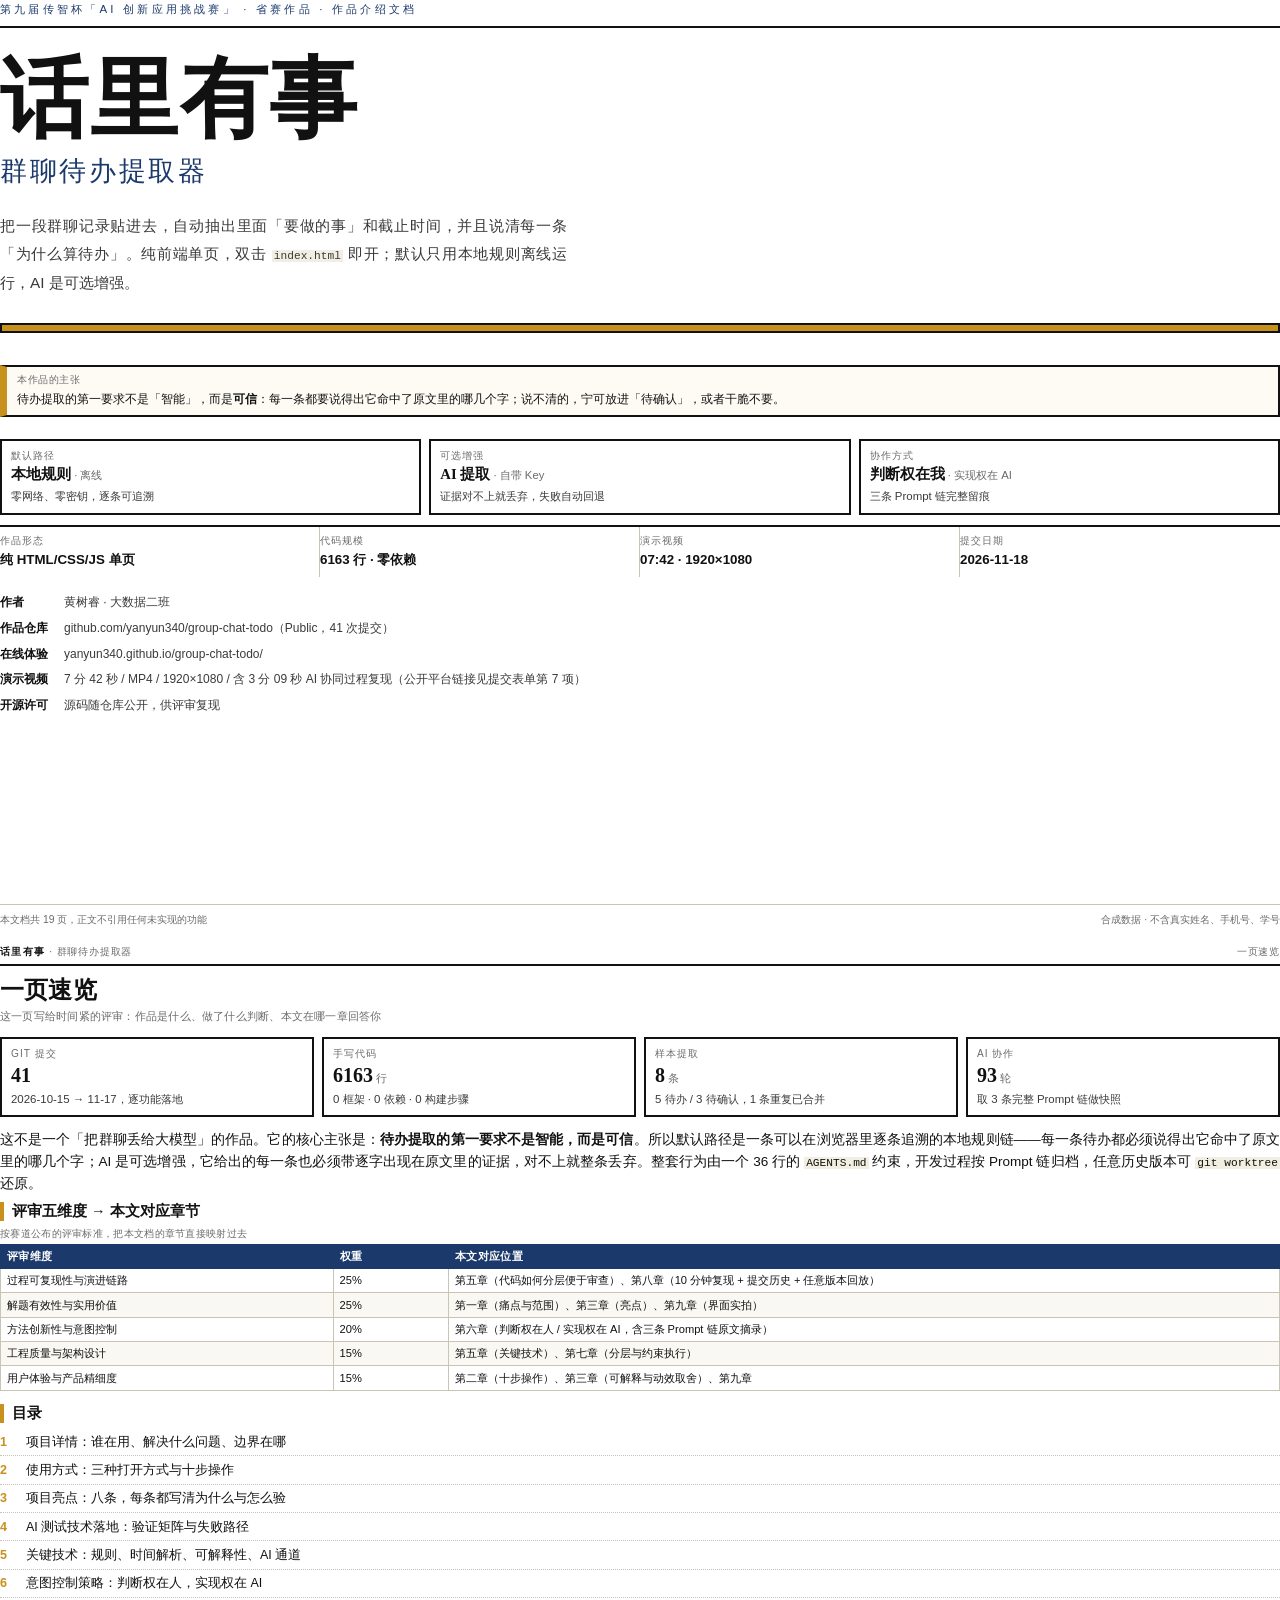
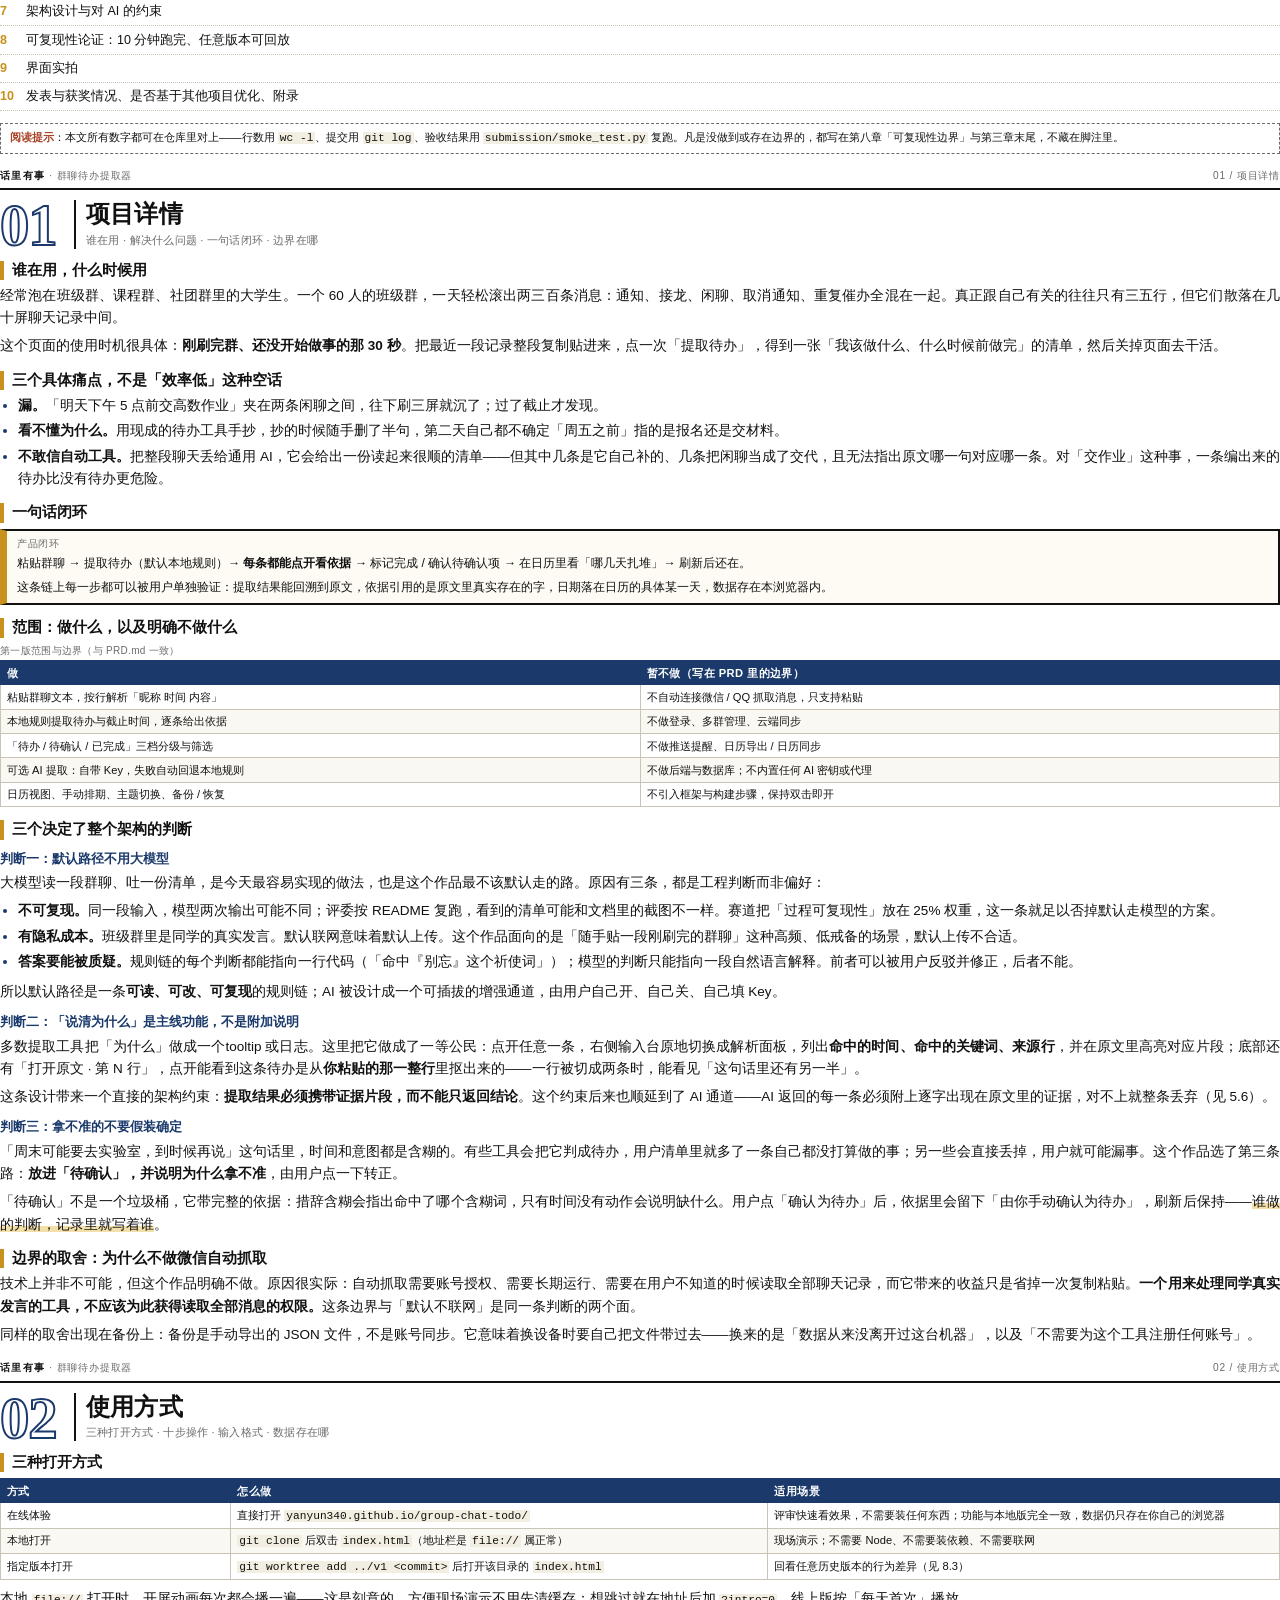
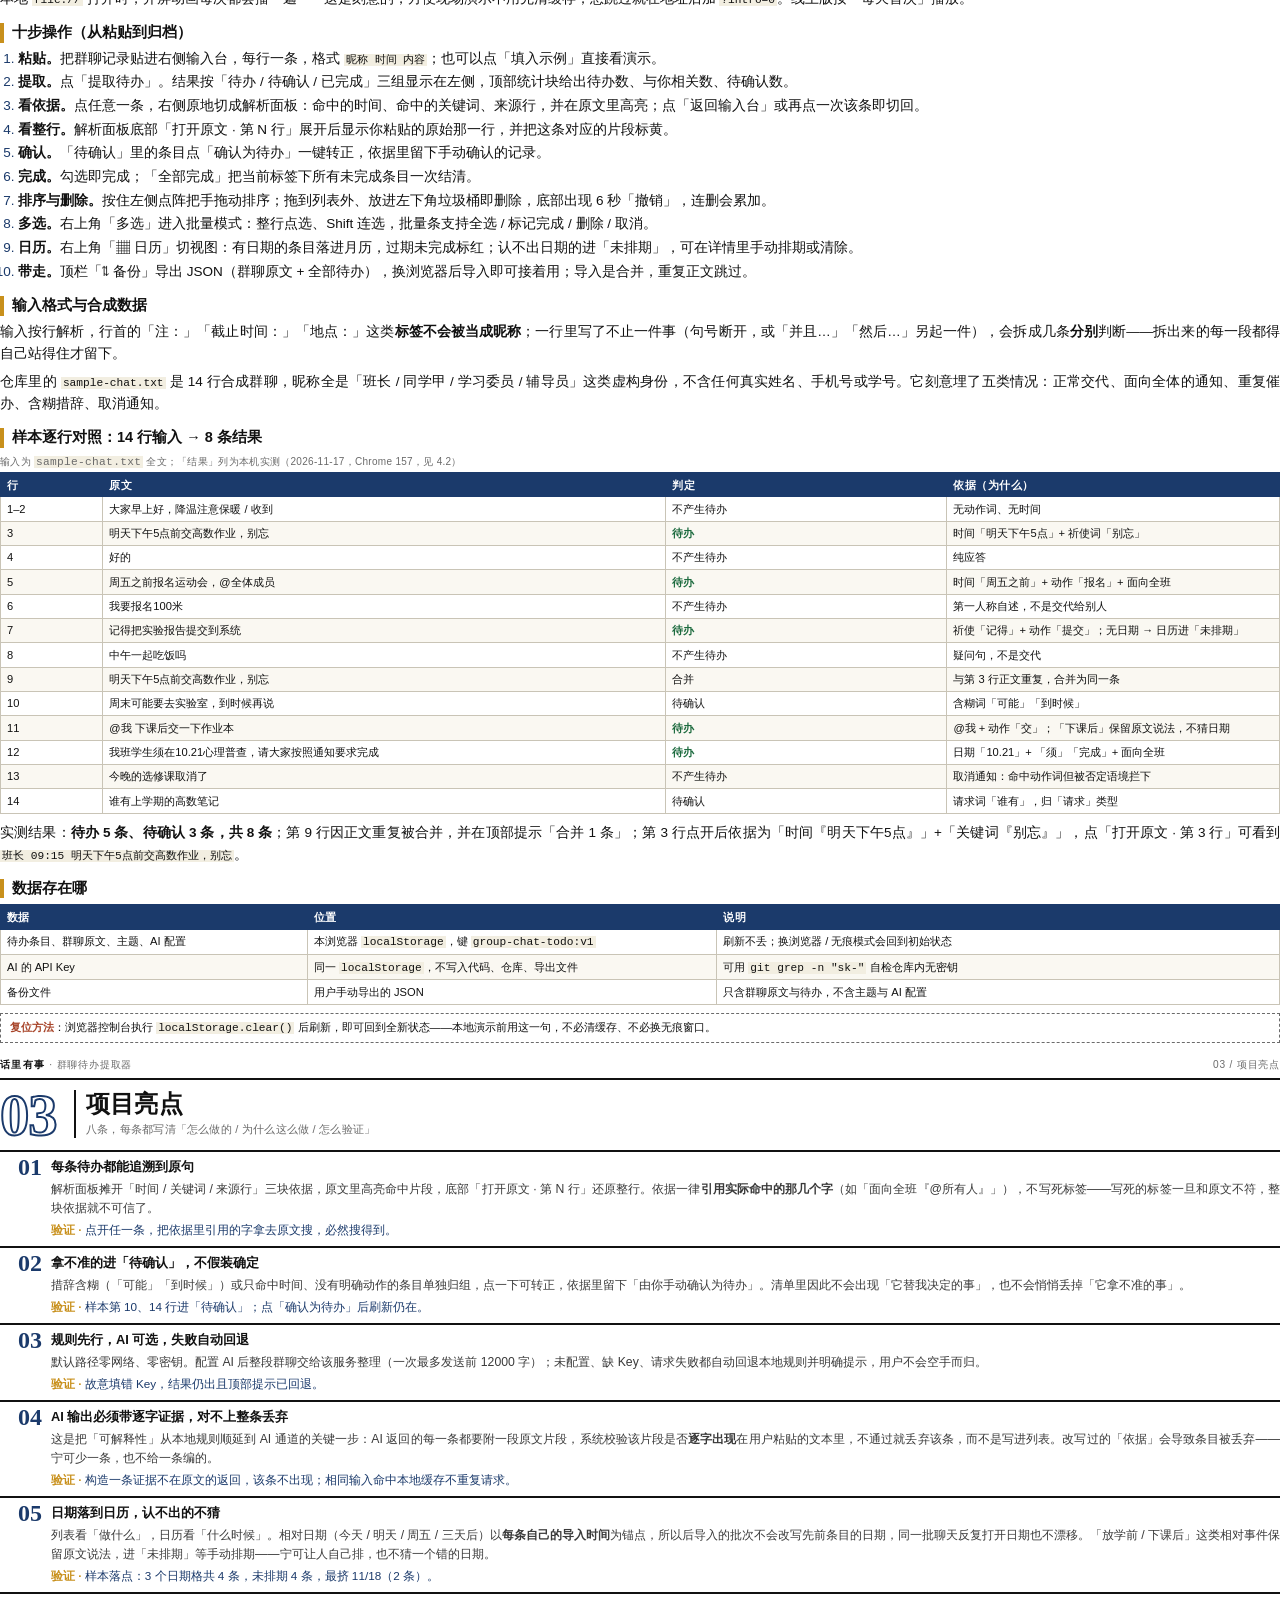
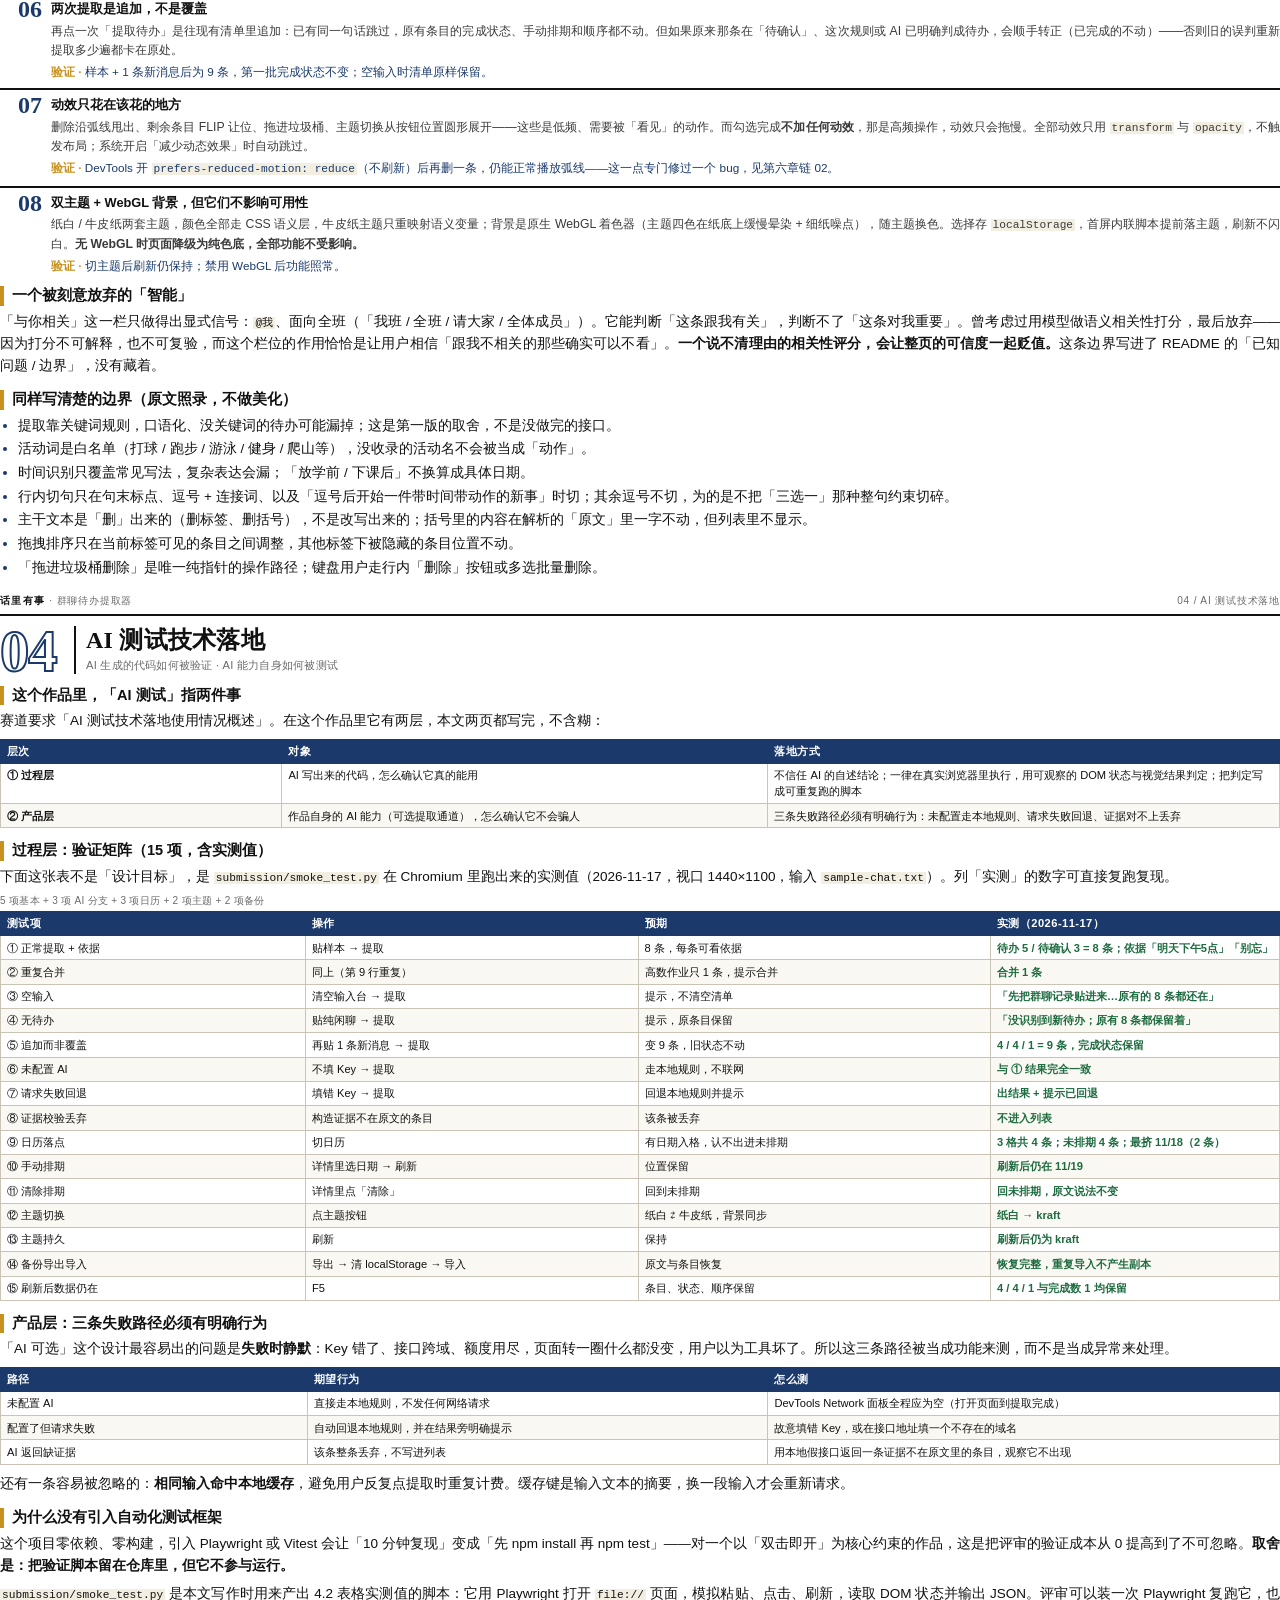
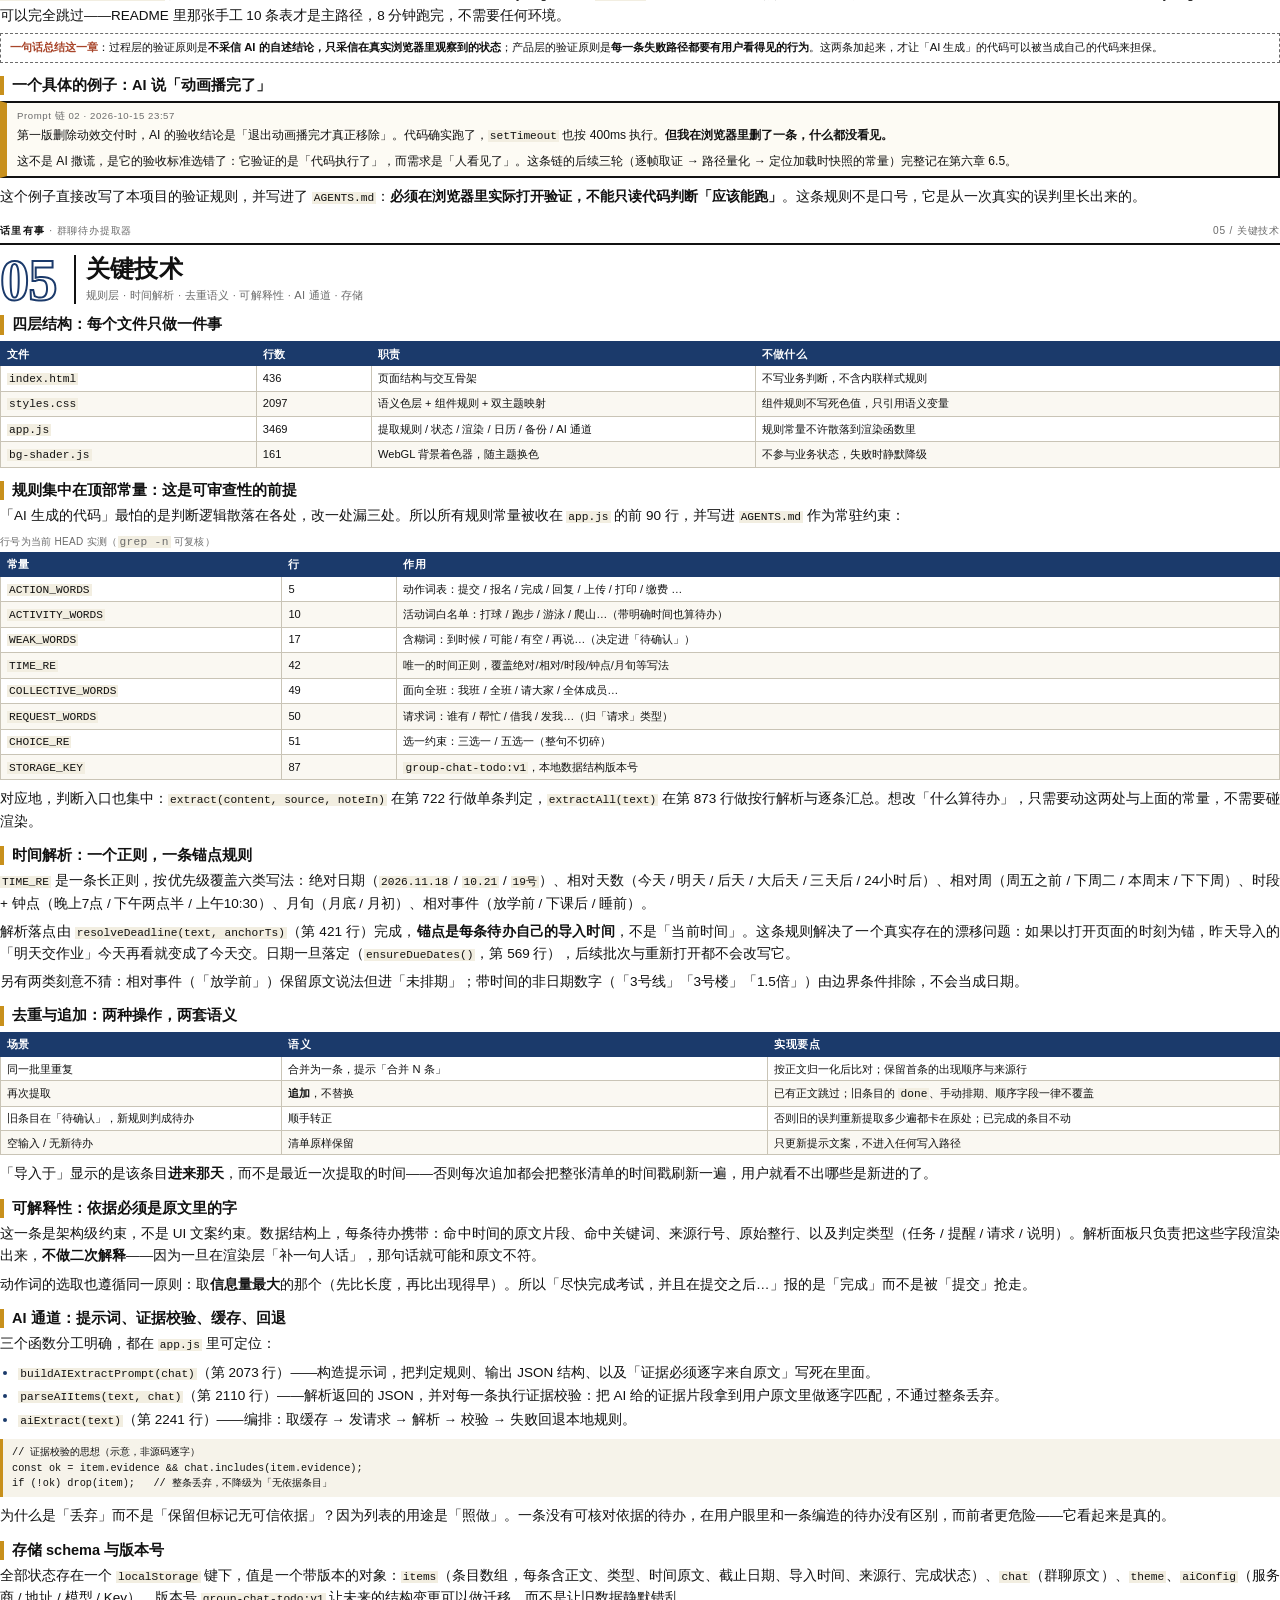
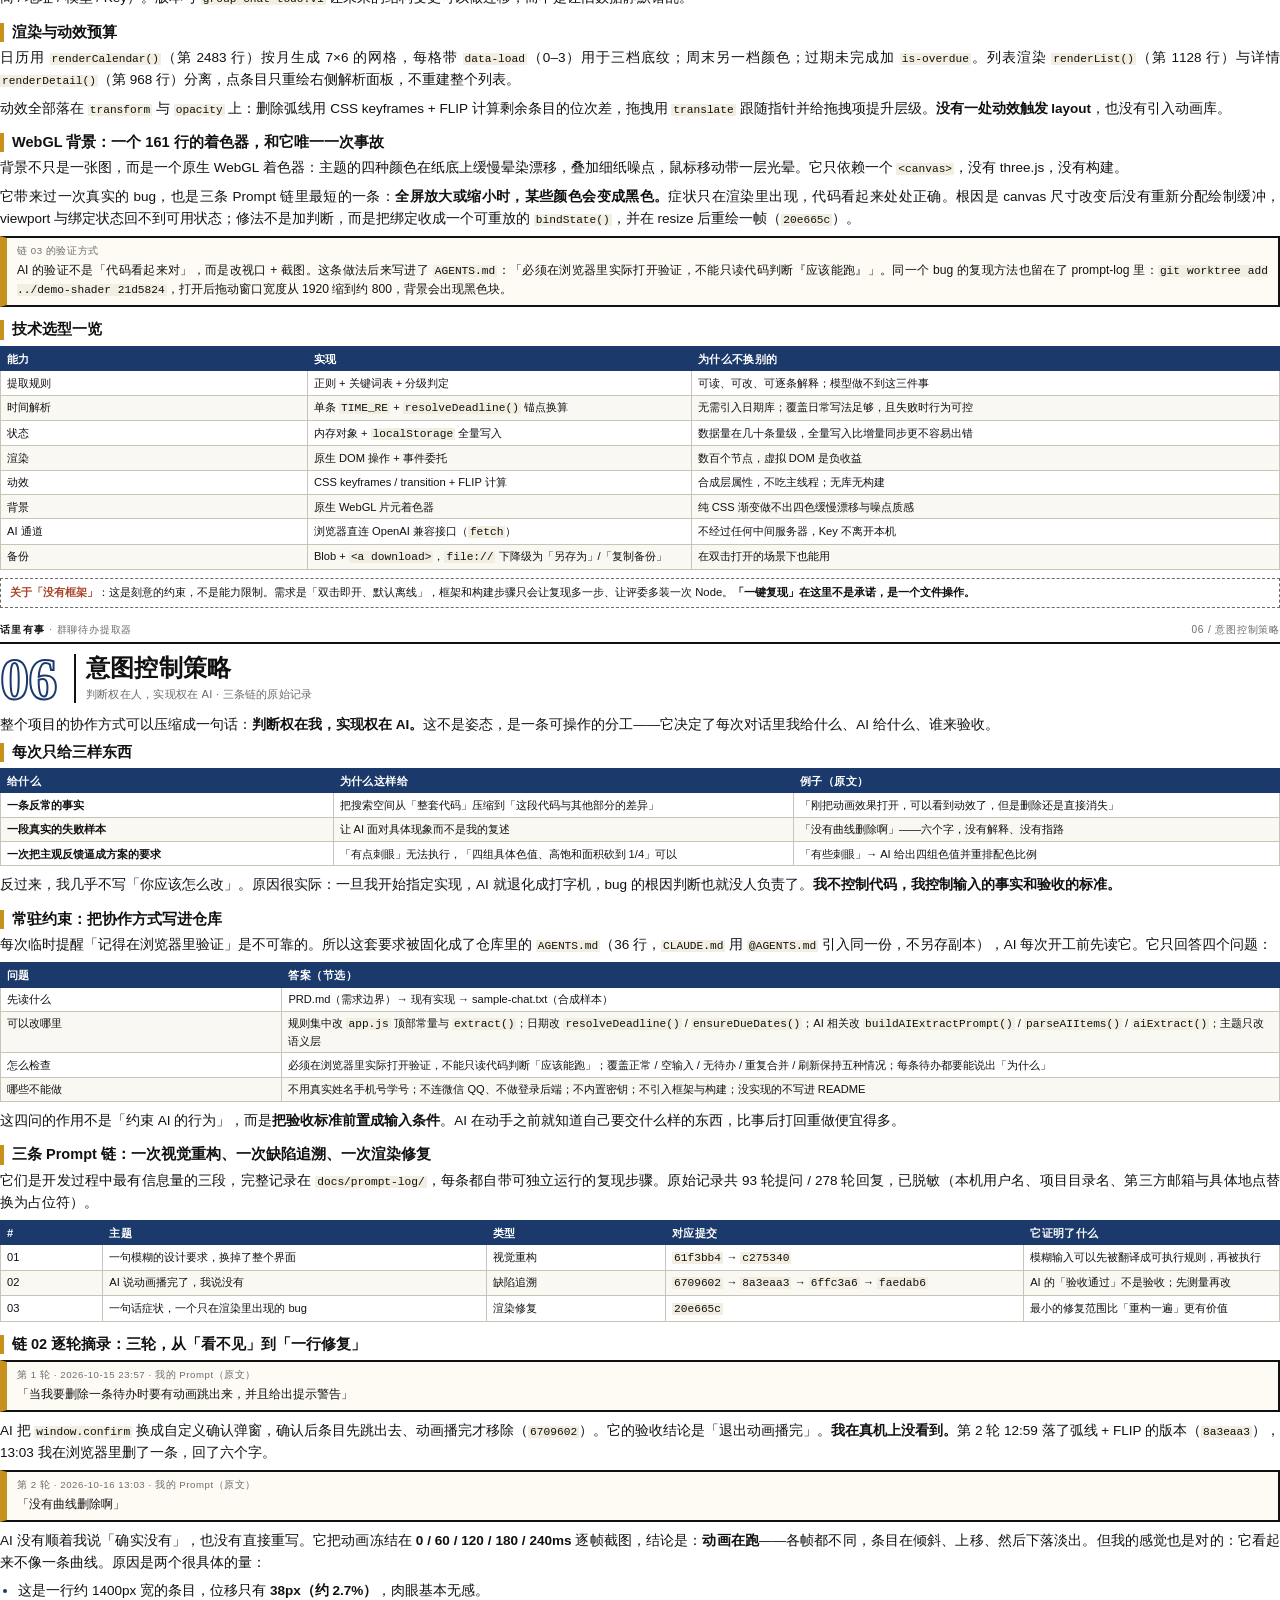
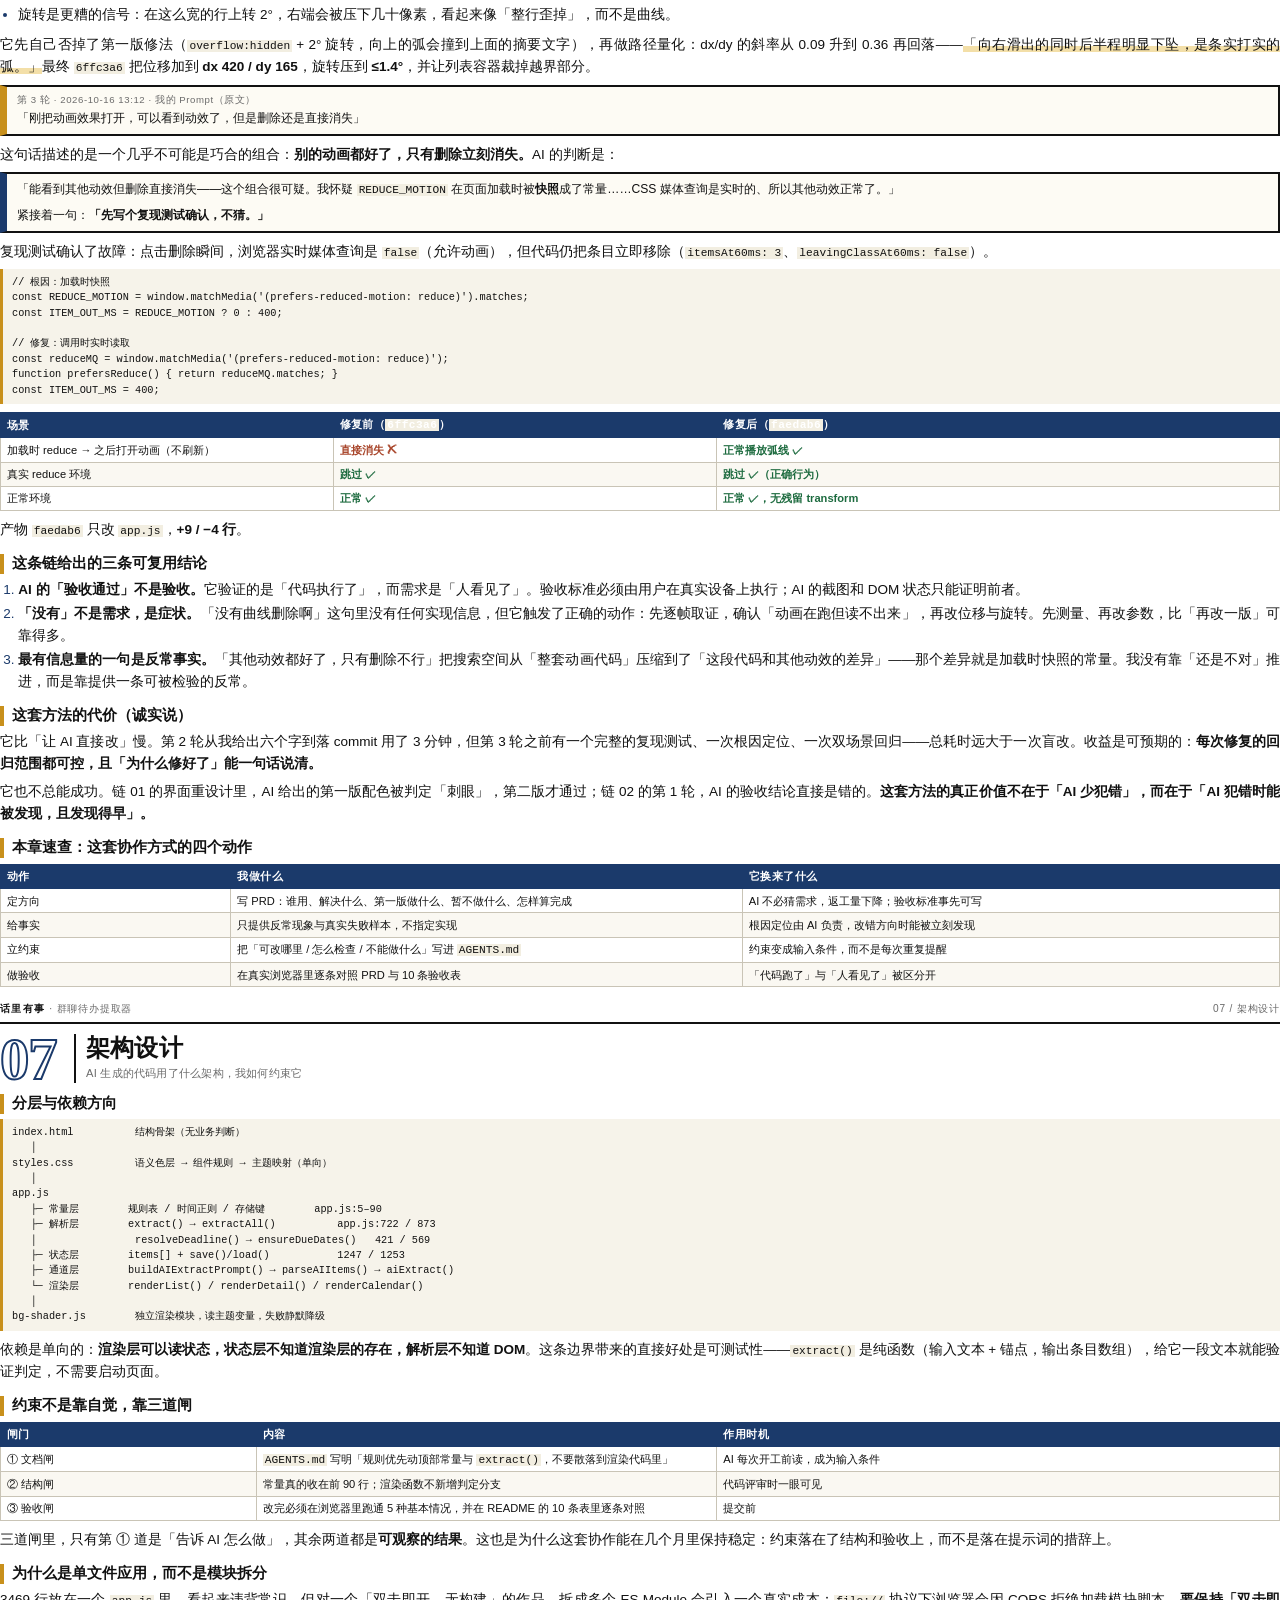
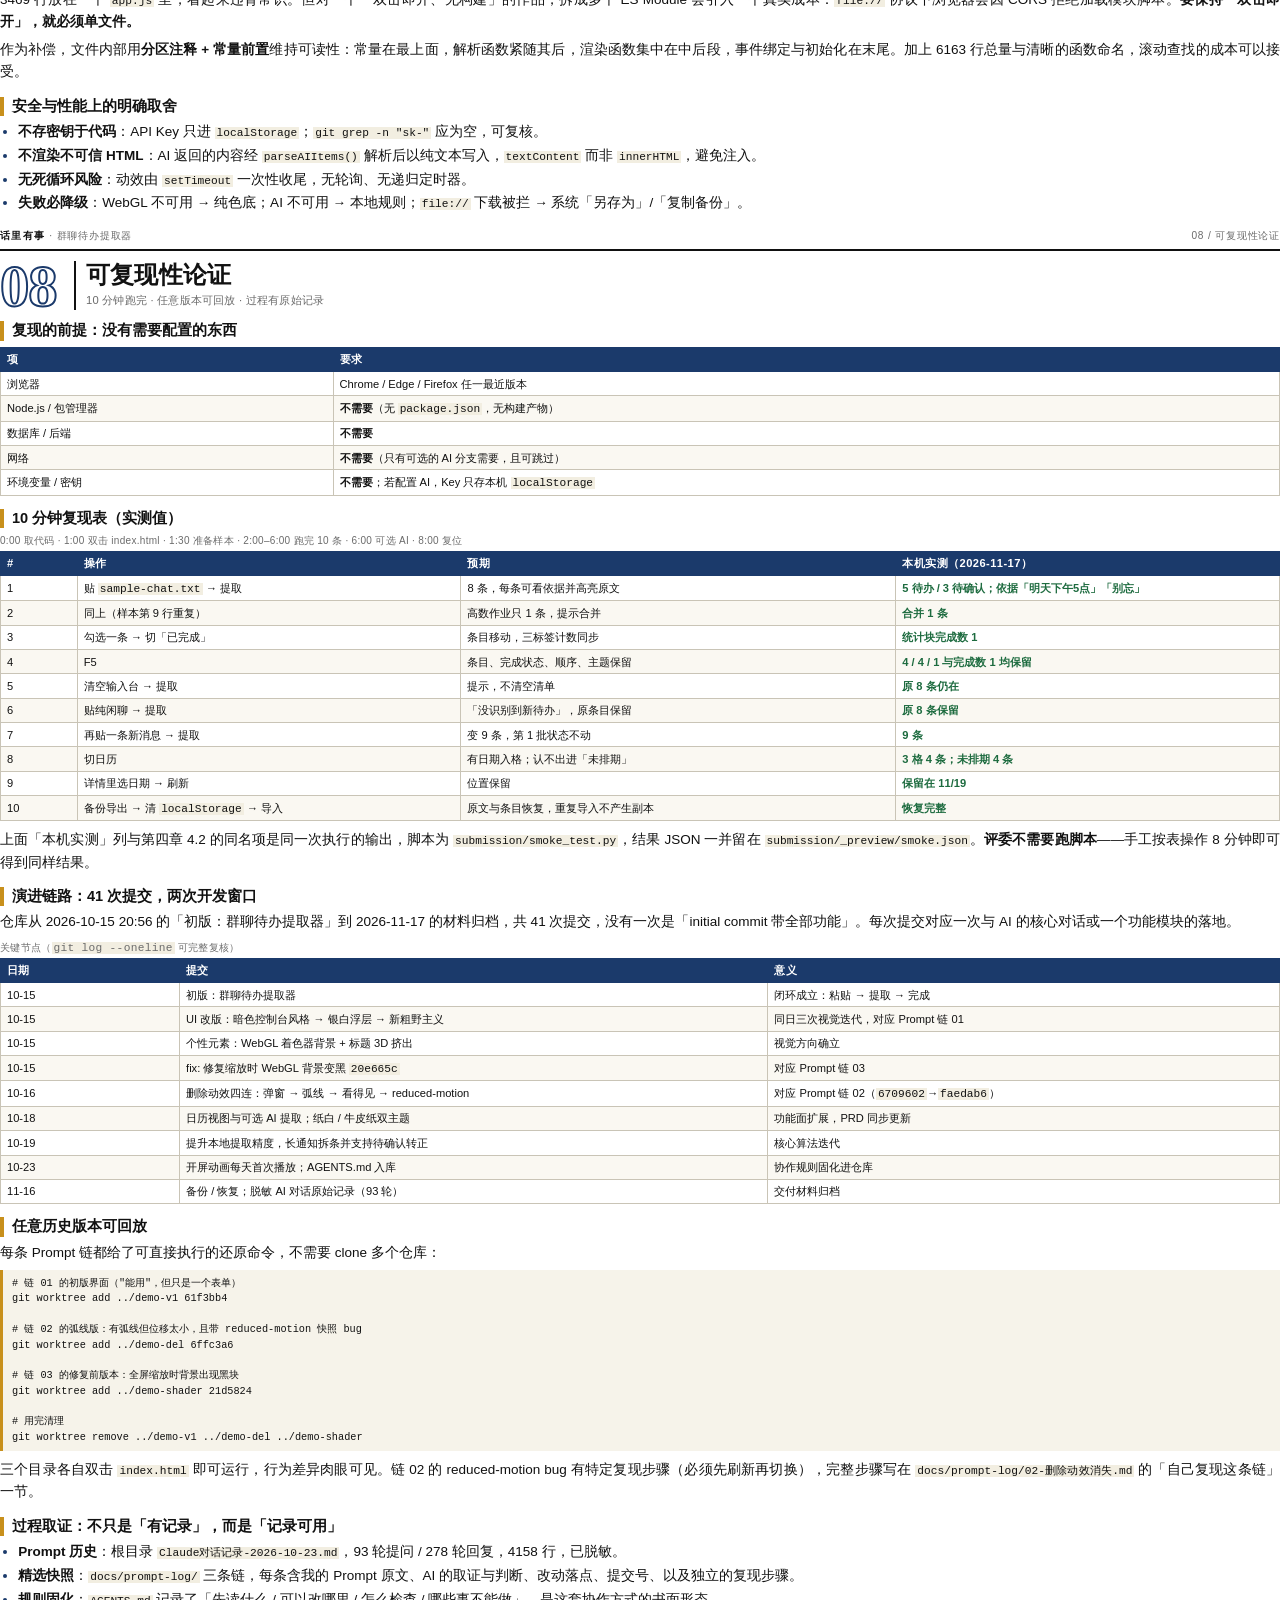
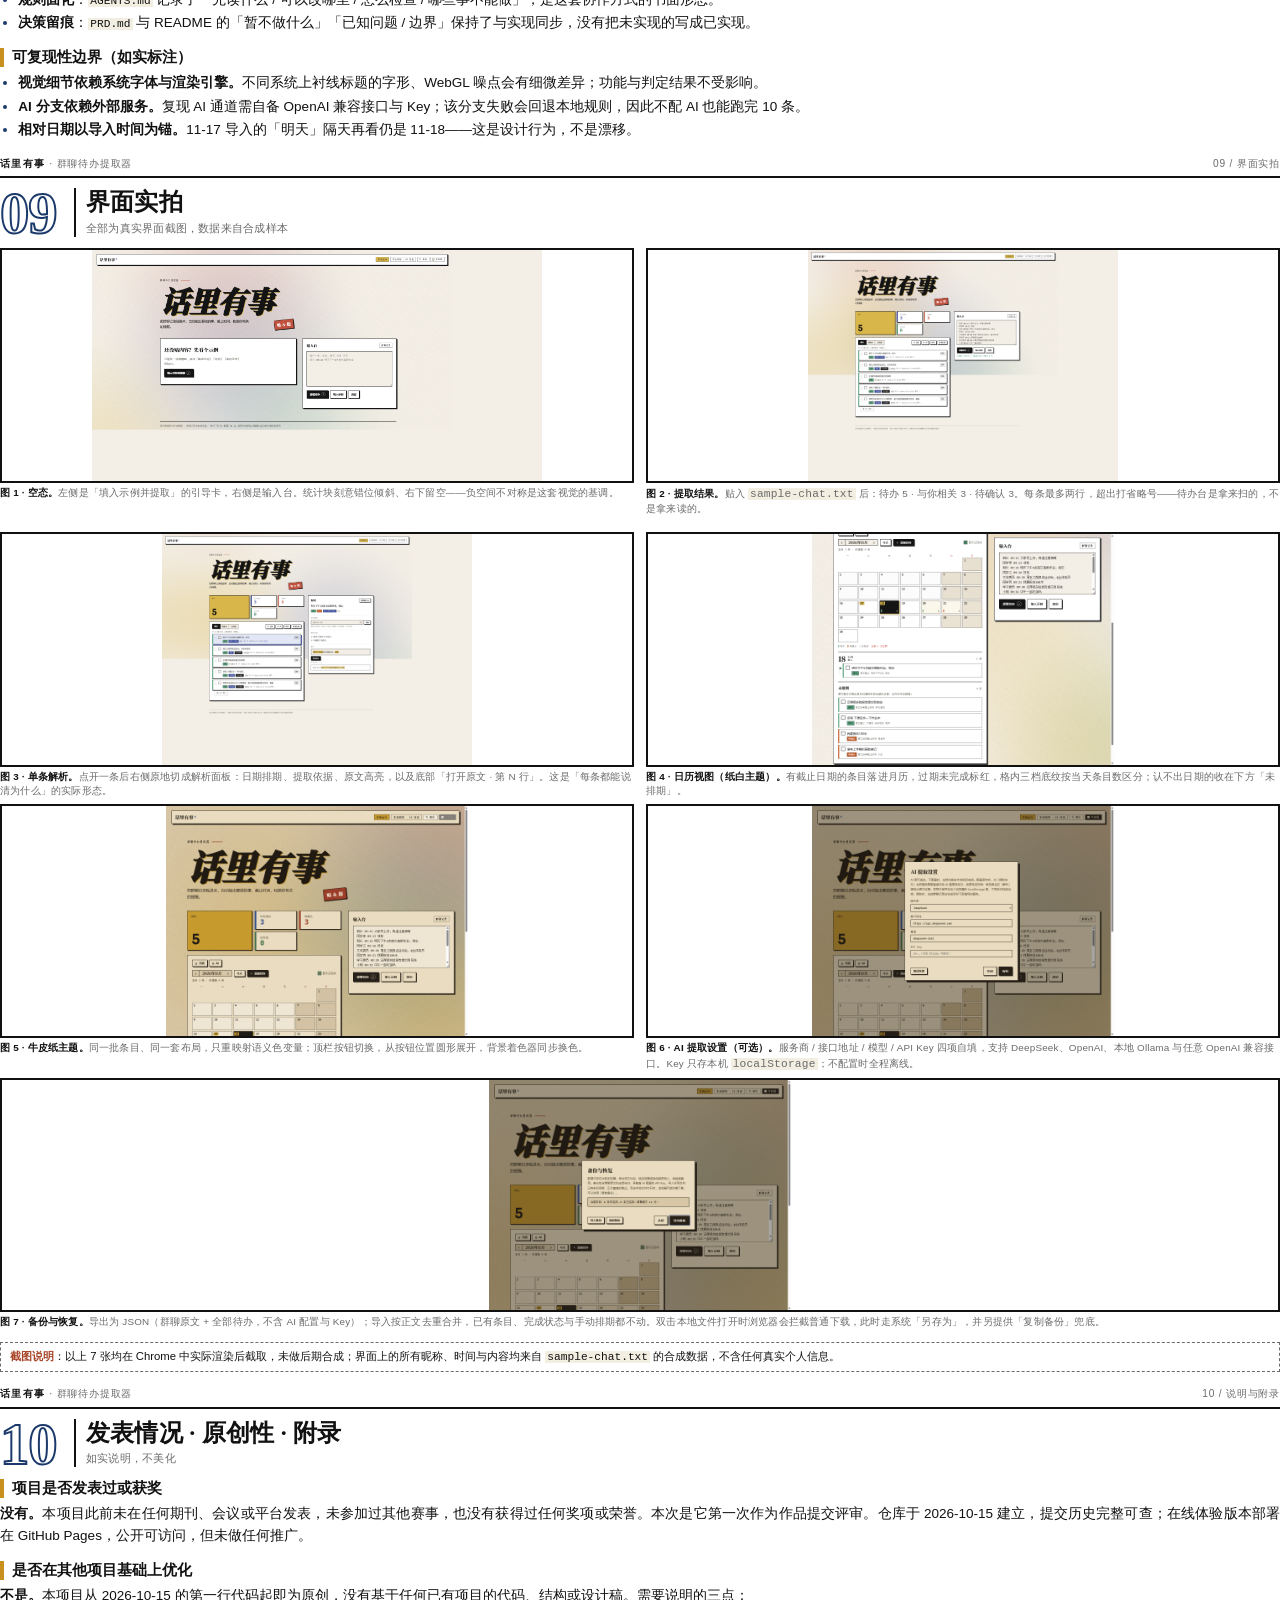
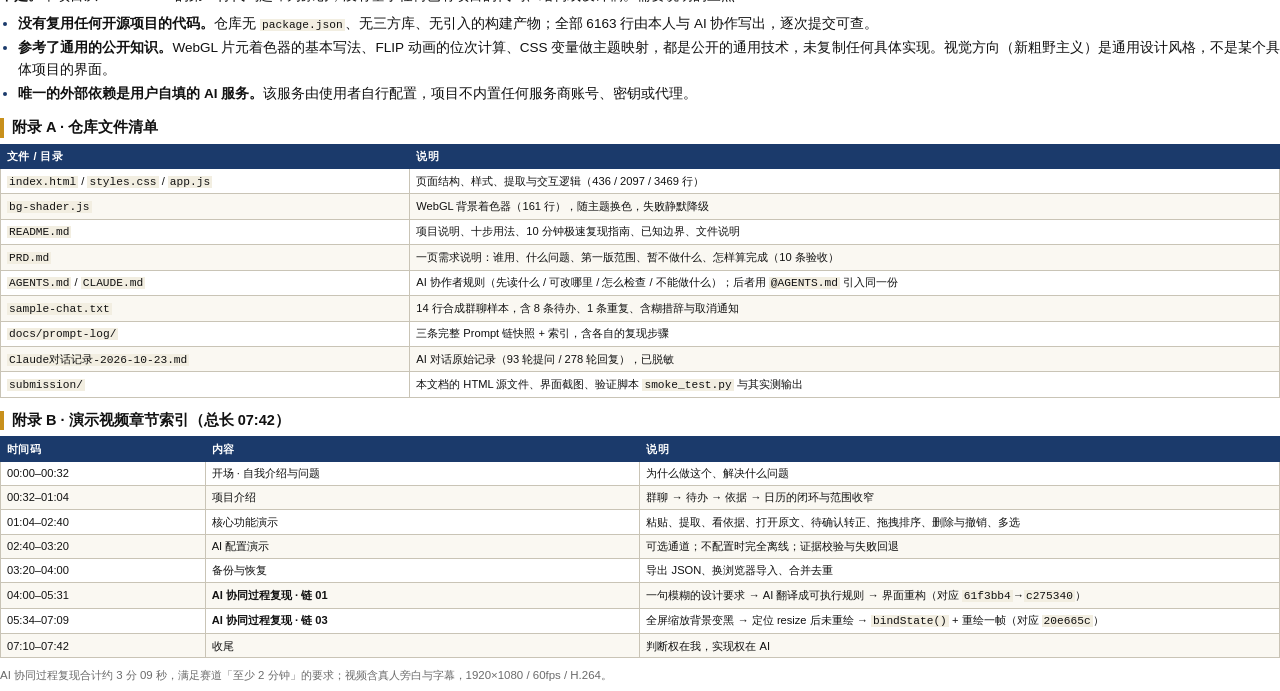
==== submission/作品介绍文档.html @ 0517528d "docs: 新增作品介绍文档（19 页 PDF）与验证脚本 - submission/作品介绍文档.html + build_pdf.py：Playwright 出 A4 PDF - submissi" ====
<!DOCTYPE html>
<html lang="zh-CN">
<head>
<meta charset="utf-8">
<title>话里有事 · 作品介绍文档</title>
<style>
  @page { size: A4; }

  :root{
    --ink:#111111;
    --ink-2:#3a3a3a;
    --ink-3:#6b6b6b;
    --rule:#c9c4b6;
    --paper:#ffffff;
    --tint:#f6f3ea;
    --indigo:#1B3A6B;
    --mustard:#C8901C;
    --rust:#A8452A;
  }

  *{ box-sizing:border-box; }

  html,body{ margin:0; padding:0; }

  body{
    font-family:"Microsoft YaHei","PingFang SC","Noto Sans CJK SC",sans-serif;
    font-size:10.15pt;
    line-height:1.64;
    color:var(--ink);
    background:var(--paper);
    -webkit-print-color-adjust:exact;
    print-color-adjust:exact;
  }

  p{ margin:0 0 6px; text-align:justify; }
  strong{ font-weight:700; }
  em{ font-style:normal; background:linear-gradient(transparent 62%, #f3dfa8 62%); }

  .page{
    page-break-after:always;
    break-after:page;
    padding-bottom:2px;
  }
  .page:last-child{ page-break-after:auto; break-after:auto; }
  .chapter{ margin-top:14px; }
  .chapter:first-of-type{ margin-top:0; }
  .sechead{ break-inside:avoid; break-after:avoid; }
  .chapter h3{ break-after:avoid; page-break-after:avoid; }
  .chapter h4{ break-after:avoid; }

  /* ---------- 页眉 ---------- */
  .runhead{
    break-after:avoid; page-break-after:avoid;
    display:flex; justify-content:space-between; align-items:flex-end;
    border-bottom:2px solid var(--ink);
    padding-bottom:4px; margin-bottom:10px;
    font-size:7.6pt; letter-spacing:.08em; color:var(--ink-3);
  }
  .runhead b{ color:var(--ink); font-weight:700; letter-spacing:.14em; }

  /* ---------- 章节头 ---------- */
  .sechead{ display:flex; gap:12px; align-items:flex-start; margin:0 0 10px; }
  .secnum{
    font-family:"Times New Roman",serif;
    font-size:44pt; line-height:.82; font-weight:700;
    color:transparent; -webkit-text-stroke:2px var(--indigo);
    letter-spacing:-.02em; padding-top:2px; min-width:62px;
  }
  .sectitle{ flex:1; border-left:2px solid var(--ink); padding-left:10px; }
  .sectitle h2{
    font-family:"Noto Serif SC","SimSun",serif;
    font-size:18pt; line-height:1.18; margin:0 0 2px; letter-spacing:.01em;
  }
  .sectitle .dek{ font-size:8.4pt; color:var(--ink-3); letter-spacing:.02em; }

  h3{
    font-size:10.9pt; margin:13px 0 5px; padding-left:8px;
    border-left:4px solid var(--mustard); line-height:1.35;
  }
  h3:first-of-type{ margin-top:4px; }
  h4{ font-size:9.9pt; margin:8px 0 3px; color:var(--indigo); }

  ul,ol{ margin:0 0 8px; padding-left:1.35em; }
  li{ margin-bottom:3px; text-align:justify; }
  li::marker{ color:var(--indigo); }

  /* ---------- 表格 ---------- */
  table{
    width:100%; border-collapse:collapse; margin:6px 0 8px;
    font-size:8.35pt; line-height:1.45;
  }
  thead{ display:table-header-group; }
  tr{ break-inside:avoid; }
  caption{
    caption-side:top; text-align:left; font-size:7.5pt;
    color:var(--ink-3); padding-bottom:2px; letter-spacing:.03em;
  }
  th{
    background:var(--indigo); color:#fff; font-weight:700;
    text-align:left; padding:3.5px 6px; border:1px solid var(--indigo);
    letter-spacing:.04em;
  }
  td{ padding:3.6px 6px; border:1px solid var(--rule); vertical-align:top; }
  tbody tr:nth-child(even) td{ background:#faf8f2; }
  td.num{ font-variant-numeric:tabular-nums; white-space:nowrap; }
  .t-ok{ color:#1d6b3f; font-weight:700; white-space:nowrap; }
  .t-no{ color:var(--rust); font-weight:700; white-space:nowrap; }

  /* ---------- 代码 ---------- */
  pre{
    background:var(--tint); border-left:3px solid var(--mustard);
    padding:6px 9px; margin:5px 0 8px; font-size:7.7pt; line-height:1.5;
    font-family:"Cascadia Mono",Consolas,"Courier New",monospace;
    white-space:pre-wrap; break-inside:avoid;
  }
  code{ font-family:"Cascadia Mono",Consolas,"Courier New",monospace; font-size:8.4pt; background:#f2eee1; padding:0 2px; }

  /* ---------- 引用 / 提示块 ---------- */
  .quote{
    border:2px solid var(--ink); border-left-width:7px; border-left-color:var(--mustard);
    padding:6px 10px; margin:6px 0 8px; background:#fdfbf4;
    font-size:9.1pt; line-height:1.55; break-inside:avoid;
  }
  .quote .who{ display:block; font-size:7.2pt; color:var(--ink-3); letter-spacing:.06em; margin-bottom:2px; }
  .quote p:last-child{ margin-bottom:0; }

  .note{
    border:1px dashed var(--ink-3); padding:5px 9px; margin:6px 0 8px;
    font-size:8.5pt; line-height:1.55; background:#fff;
  }
  .note b{ color:var(--rust); }

  /* ---------- 图 ---------- */
  figure{ margin:6px 0 9px; break-inside:avoid; }
  figure img{
    width:100%; height:auto; display:block;
    border:2px solid var(--ink); max-height:112mm; object-fit:contain; background:#fff;
  }
  .figs{ display:grid; grid-template-columns:1fr 1fr; gap:10px 12px; align-items:start; }
  .figs figure{ margin:0 0 6px; display:flex; flex-direction:column; }
  .figs figure img{ width:100%; height:62mm; object-fit:contain; }
  .figs figure figcaption{ flex:1; }
  figcaption{ font-size:7.4pt; color:var(--ink-3); margin-top:3px; letter-spacing:.02em; line-height:1.45; }
  figcaption b{ color:var(--ink); }

  /* ---------- 卡片 ---------- */
  .grid{ display:grid; gap:8px; margin:8px 0 10px; }
  .g2{ grid-template-columns:1fr 1fr; }
  .g3{ grid-template-columns:1fr 1fr 1fr; }
  .g4{ grid-template-columns:repeat(4,1fr); }
  .card{
    border:2px solid var(--ink); padding:7px 9px; background:#fff; break-inside:avoid;
  }
  .card .k{ font-size:7.6pt; letter-spacing:.1em; color:var(--ink-3); display:block; }
  .card .v{ font-size:15pt; font-weight:700; line-height:1.2; font-family:"Times New Roman",serif; }
  .card .v small{ font-size:8.5pt; font-family:"Microsoft YaHei",sans-serif; font-weight:400; color:var(--ink-3); }
  .card p{ font-size:8.6pt; margin:2px 0 0; color:var(--ink-2); line-height:1.5; }

  .hl{
    border-top:2px solid var(--ink); padding:5px 0 4px;
    display:grid; grid-template-columns:42px 1fr; gap:9px; break-inside:avoid;
  }
  .hl .n{
    font-family:"Times New Roman",serif; font-size:18pt; font-weight:700;
    color:var(--indigo); line-height:.9; text-align:right;
  }
  .hl .b p{ margin:0 0 3px; font-size:9.2pt; line-height:1.55; }
  .hl .b .h{ font-weight:700; font-size:9.6pt; }
  .hl .b .why{ color:var(--ink-2); }
  .hl .b .chk{ color:var(--indigo); font-size:8.8pt; }
  .hl .b .chk::before{ content:"验证 · "; color:var(--mustard); font-weight:700; }

  /* ---------- 封面 ---------- */
  .cover{ display:flex; flex-direction:column; min-height:246mm; }
  .cover .kicker{ font-size:8.6pt; letter-spacing:.28em; color:var(--indigo); border-bottom:2px solid var(--ink); padding-bottom:7px; }
  .cover h1{
    font-family:"Noto Serif SC","SimSun",serif;
    font-size:66pt; line-height:1.05; margin:26px 0 4px; letter-spacing:.02em;
  }
  .cover .sub{
    font-family:"Noto Serif SC","SimSun",serif;
    font-size:20pt; color:var(--indigo); margin:0 0 18px; letter-spacing:.1em;
  }
  .cover .lead{ font-size:11.5pt; line-height:1.85; max-width:150mm; color:var(--ink-2); }
  .cover .bar{ height:10px; background:var(--mustard); border:2px solid var(--ink); margin:20px 0 14px; }
  .cover .meta{ display:grid; grid-template-columns:repeat(4,1fr); gap:0; border-top:2px solid var(--ink); }
  .cover .meta div{ padding:6px 8px 6px 0; border-right:1px solid var(--rule); }
  .cover .meta div:last-child{ border-right:0; }
  .cover .meta .k{ font-size:7.4pt; letter-spacing:.1em; color:var(--ink-3); display:block; }
  .cover .meta .v{ font-size:10pt; font-weight:700; }
  .cover .links{ margin-top:14px; font-size:9pt; line-height:1.9; padding-left:0; list-style:none; }
  .cover .links li{ color:var(--ink-2); }
  .cover .links b{ color:var(--ink); display:inline-block; width:64px; }
  .cover .foot{ margin-top:auto; border-top:1px solid var(--rule); padding-top:6px; font-size:7.8pt; color:var(--ink-3); display:flex; justify-content:space-between; }

  .toc{ font-size:9.4pt; }
  .toc div{ display:flex; gap:8px; padding:3.4px 0; border-bottom:1px dotted var(--rule); }
  .toc .n{ color:var(--mustard); font-weight:700; width:18px; }
  .toc .t{ flex:1; }
  .toc .d{ color:var(--ink-3); font-size:8.4pt; }

  .nowrap{ white-space:nowrap; }
  .tight li{ margin-bottom:1.5px; }
</style>
</head>
<body>

<!-- ================= 封面 ================= -->
<section class="page cover">
  <div class="kicker">第九届传智杯「AI 创新应用挑战赛」 · 省赛作品 · 作品介绍文档</div>

  <h1>话里有事</h1>
  <p class="sub">群聊待办提取器</p>
  <p class="lead">把一段群聊记录贴进去，自动抽出里面「要做的事」和截止时间，并且说清每一条「为什么算待办」。纯前端单页，双击 <code>index.html</code> 即开；默认只用本地规则离线运行，AI 是可选增强。</p>

  <div class="bar"></div>

  <div class="quote" style="margin-top:18px;border-left-width:7px">
    <span class="who">本作品的主张</span>
    <p>待办提取的第一要求不是「智能」，而是<strong>可信</strong>：每一条都要说得出它命中了原文里的哪几个字；说不清的，宁可放进「待确认」，或者干脆不要。</p>
  </div>

  <div class="grid g3" style="margin-top:14px">
    <div class="card"><span class="k">默认路径</span><span class="v" style="font-size:11pt">本地规则<small> · 离线</small></span><p>零网络、零密钥，逐条可追溯</p></div>
    <div class="card"><span class="k">可选增强</span><span class="v" style="font-size:11pt">AI 提取<small> · 自带 Key</small></span><p>证据对不上就丢弃，失败自动回退</p></div>
    <div class="card"><span class="k">协作方式</span><span class="v" style="font-size:11pt">判断权在我<small> · 实现权在 AI</small></span><p>三条 Prompt 链完整留痕</p></div>
  </div>

  <div class="meta">
    <div><span class="k">作品形态</span><span class="v">纯 HTML/CSS/JS 单页</span></div>
    <div><span class="k">代码规模</span><span class="v">6163 行 · 零依赖</span></div>
    <div><span class="k">演示视频</span><span class="v">07:42 · 1920×1080</span></div>
    <div><span class="k">提交日期</span><span class="v">2026-11-18</span></div>
  </div>

  <ul class="links">
    <li><b>作者</b>黄树睿 · 大数据二班</li>
    <li><b>作品仓库</b>github.com/yanyun340/group-chat-todo（Public，41 次提交）</li>
    <li><b>在线体验</b>yanyun340.github.io/group-chat-todo/</li>
    <li><b>演示视频</b>7 分 42 秒 / MP4 / 1920×1080 / 含 3 分 09 秒 AI 协同过程复现（公开平台链接见提交表单第 7 项）</li>
    <li><b>开源许可</b>源码随仓库公开，供评审复现</li>
  </ul>

  <div class="foot">
    <span>本文档共 19 页，正文不引用任何未实现的功能</span>
    <span>合成数据 · 不含真实姓名、手机号、学号</span>
  </div>
</section>

<!-- ================= 一页速览 ================= -->
<section class="chapter">
  <div class="runhead"><span><b>话里有事</b> · 群聊待办提取器</span><span>一页速览</span></div>

  <div class="sectitle" style="border-left:0;padding-left:0;margin-bottom:12px">
    <h2 style="font-size:18pt">一页速览</h2>
    <div class="dek">这一页写给时间紧的评审：作品是什么、做了什么判断、本文在哪一章回答你</div>
  </div>

  <div class="grid g4" style="margin-bottom:12px">
    <div class="card"><span class="k">GIT 提交</span><span class="v">41</span><p>2026-10-15 → 11-17，逐功能落地</p></div>
    <div class="card"><span class="k">手写代码</span><span class="v">6163<small> 行</small></span><p>0 框架 · 0 依赖 · 0 构建步骤</p></div>
    <div class="card"><span class="k">样本提取</span><span class="v">8<small> 条</small></span><p>5 待办 / 3 待确认，1 条重复已合并</p></div>
    <div class="card"><span class="k">AI 协作</span><span class="v">93<small> 轮</small></span><p>取 3 条完整 Prompt 链做快照</p></div>
  </div>

  <p>这不是一个「把群聊丢给大模型」的作品。它的核心主张是：<strong>待办提取的第一要求不是智能，而是可信</strong>。所以默认路径是一条可以在浏览器里逐条追溯的本地规则链——每一条待办都必须说得出它命中了原文里的哪几个字；AI 是可选增强，它给出的每一条也必须带逐字出现在原文里的证据，对不上就整条丢弃。整套行为由一个 36 行的 <code>AGENTS.md</code> 约束，开发过程按 Prompt 链归档，任意历史版本可 <code>git worktree</code> 还原。</p>

  <h3>评审五维度 → 本文对应章节</h3>
  <table>
    <caption>按赛道公布的评审标准，把本文档的章节直接映射过去</caption>
    <thead><tr><th style="width:26%">评审维度</th><th style="width:9%">权重</th><th>本文对应位置</th></tr></thead>
    <tbody>
      <tr><td>过程可复现性与演进链路</td><td class="num">25%</td><td>第五章（代码如何分层便于审查）、第八章（10 分钟复现 + 提交历史 + 任意版本回放）</td></tr>
      <tr><td>解题有效性与实用价值</td><td class="num">25%</td><td>第一章（痛点与范围）、第三章（亮点）、第九章（界面实拍）</td></tr>
      <tr><td>方法创新性与意图控制</td><td class="num">20%</td><td>第六章（判断权在人 / 实现权在 AI，含三条 Prompt 链原文摘录）</td></tr>
      <tr><td>工程质量与架构设计</td><td class="num">15%</td><td>第五章（关键技术）、第七章（分层与约束执行）</td></tr>
      <tr><td>用户体验与产品精细度</td><td class="num">15%</td><td>第二章（十步操作）、第三章（可解释与动效取舍）、第九章</td></tr>
    </tbody>
  </table>

  <h3>目录</h3>
  <div class="toc">
    <div><span class="n">1</span><span class="t">项目详情：谁在用、解决什么问题、边界在哪</span></div>
    <div><span class="n">2</span><span class="t">使用方式：三种打开方式与十步操作</span></div>
    <div><span class="n">3</span><span class="t">项目亮点：八条，每条都写清为什么与怎么验</span></div>
    <div><span class="n">4</span><span class="t">AI 测试技术落地：验证矩阵与失败路径</span></div>
    <div><span class="n">5</span><span class="t">关键技术：规则、时间解析、可解释性、AI 通道</span></div>
    <div><span class="n">6</span><span class="t">意图控制策略：判断权在人，实现权在 AI</span></div>
    <div><span class="n">7</span><span class="t">架构设计与对 AI 的约束</span></div>
    <div><span class="n">8</span><span class="t">可复现性论证：10 分钟跑完、任意版本可回放</span></div>
    <div><span class="n">9</span><span class="t">界面实拍</span></div>
    <div><span class="n">10</span><span class="t">发表与获奖情况、是否基于其他项目优化、附录</span></div>
  </div>

  <div class="note" style="margin-top:12px">
    <b>阅读提示</b>：本文所有数字都可在仓库里对上——行数用 <code>wc -l</code>、提交用 <code>git log</code>、验收结果用 <code>submission/smoke_test.py</code> 复跑。凡是没做到或存在边界的，都写在第八章「可复现性边界」与第三章末尾，不藏在脚注里。
  </div>
</section>

<!-- ================= 第一章 ================= -->
<section class="chapter">
  <div class="runhead"><span><b>话里有事</b> · 群聊待办提取器</span><span>01 / 项目详情</span></div>

  <div class="sechead">
    <div class="secnum">01</div>
    <div class="sectitle">
      <h2>项目详情</h2>
      <div class="dek">谁在用 · 解决什么问题 · 一句话闭环 · 边界在哪</div>
    </div>
  </div>

  <h3>谁在用，什么时候用</h3>
  <p>经常泡在班级群、课程群、社团群里的大学生。一个 60 人的班级群，一天轻松滚出两三百条消息：通知、接龙、闲聊、取消通知、重复催办全混在一起。真正跟自己有关的往往只有三五行，但它们散落在几十屏聊天记录中间。</p>
  <p>这个页面的使用时机很具体：<strong>刚刷完群、还没开始做事的那 30 秒</strong>。把最近一段记录整段复制贴进来，点一次「提取待办」，得到一张「我该做什么、什么时候前做完」的清单，然后关掉页面去干活。</p>

  <h3>三个具体痛点，不是「效率低」这种空话</h3>
  <ul>
    <li><strong>漏。</strong>「明天下午 5 点前交高数作业」夹在两条闲聊之间，往下刷三屏就沉了；过了截止才发现。</li>
    <li><strong>看不懂为什么。</strong>用现成的待办工具手抄，抄的时候随手删了半句，第二天自己都不确定「周五之前」指的是报名还是交材料。</li>
    <li><strong>不敢信自动工具。</strong>把整段聊天丢给通用 AI，它会给出一份读起来很顺的清单——但其中几条是它自己补的、几条把闲聊当成了交代，且无法指出原文哪一句对应哪一条。对「交作业」这种事，一条编出来的待办比没有待办更危险。</li>
  </ul>

  <h3>一句话闭环</h3>
  <div class="quote">
    <span class="who">产品闭环</span>
    <p>粘贴群聊 → 提取待办（默认本地规则）→ <strong>每条都能点开看依据</strong> → 标记完成 / 确认待确认项 → 在日历里看「哪几天扎堆」→ 刷新后还在。</p>
    <p>这条链上每一步都可以被用户单独验证：提取结果能回溯到原文，依据引用的是原文里真实存在的字，日期落在日历的具体某一天，数据存在本浏览器内。</p>
  </div>

  <h3>范围：做什么，以及明确不做什么</h3>
  <table>
    <caption>第一版范围与边界（与 PRD.md 一致）</caption>
    <thead><tr><th style="width:50%">做</th><th>暂不做（写在 PRD 里的边界）</th></tr></thead>
    <tbody>
      <tr><td>粘贴群聊文本，按行解析「昵称 时间 内容」</td><td>不自动连接微信 / QQ 抓取消息，只支持粘贴</td></tr>
      <tr><td>本地规则提取待办与截止时间，逐条给出依据</td><td>不做登录、多群管理、云端同步</td></tr>
      <tr><td>「待办 / 待确认 / 已完成」三档分级与筛选</td><td>不做推送提醒、日历导出 / 日历同步</td></tr>
      <tr><td>可选 AI 提取：自带 Key，失败自动回退本地规则</td><td>不做后端与数据库；不内置任何 AI 密钥或代理</td></tr>
      <tr><td>日历视图、手动排期、主题切换、备份 / 恢复</td><td>不引入框架与构建步骤，保持双击即开</td></tr>
    </tbody>
  </table>


  

  <h3>三个决定了整个架构的判断</h3>

  <h4>判断一：默认路径不用大模型</h4>
  <p>大模型读一段群聊、吐一份清单，是今天最容易实现的做法，也是这个作品最不该默认走的路。原因有三条，都是工程判断而非偏好：</p>
  <ul>
    <li><strong>不可复现。</strong>同一段输入，模型两次输出可能不同；评委按 README 复跑，看到的清单可能和文档里的截图不一样。赛道把「过程可复现性」放在 25% 权重，这一条就足以否掉默认走模型的方案。</li>
    <li><strong>有隐私成本。</strong>班级群里是同学的真实发言。默认联网意味着默认上传。这个作品面向的是「随手贴一段刚刷完的群聊」这种高频、低戒备的场景，默认上传不合适。</li>
    <li><strong>答案要能被质疑。</strong>规则链的每个判断都能指向一行代码（「命中『别忘』这个祈使词」）；模型的判断只能指向一段自然语言解释。前者可以被用户反驳并修正，后者不能。</li>
  </ul>
  <p>所以默认路径是一条<strong>可读、可改、可复现</strong>的规则链；AI 被设计成一个可插拔的增强通道，由用户自己开、自己关、自己填 Key。</p>

  <h4>判断二：「说清为什么」是主线功能，不是附加说明</h4>
  <p>多数提取工具把「为什么」做成一个tooltip 或日志。这里把它做成了一等公民：点开任意一条，右侧输入台原地切换成解析面板，列出<strong>命中的时间、命中的关键词、来源行</strong>，并在原文里高亮对应片段；底部还有「打开原文 · 第 N 行」，点开能看到这条待办是从<strong>你粘贴的那一整行</strong>里抠出来的——一行被切成两条时，能看见「这句话里还有另一半」。</p>
  <p>这条设计带来一个直接的架构约束：<strong>提取结果必须携带证据片段，而不能只返回结论</strong>。这个约束后来也顺延到了 AI 通道——AI 返回的每一条必须附上逐字出现在原文里的证据，对不上就整条丢弃（见 5.6）。</p>

  <h4>判断三：拿不准的不要假装确定</h4>
  <p>「周末可能要去实验室，到时候再说」这句话里，时间和意图都是含糊的。有些工具会把它判成待办，用户清单里就多了一条自己都没打算做的事；另一些会直接丢掉，用户就可能漏事。这个作品选了第三条路：<strong>放进「待确认」，并说明为什么拿不准</strong>，由用户点一下转正。</p>
  <p>「待确认」不是一个垃圾桶，它带完整的依据：措辞含糊会指出命中了哪个含糊词，只有时间没有动作会说明缺什么。用户点「确认为待办」后，依据里会留下「由你手动确认为待办」，刷新后保持——<em>谁做的判断，记录里就写着谁</em>。</p>

  <h3>边界的取舍：为什么不做微信自动抓取</h3>
  <p>技术上并非不可能，但这个作品明确不做。原因很实际：自动抓取需要账号授权、需要长期运行、需要在用户不知道的时候读取全部聊天记录，而它带来的收益只是省掉一次复制粘贴。<strong>一个用来处理同学真实发言的工具，不应该为此获得读取全部消息的权限。</strong>这条边界与「默认不联网」是同一条判断的两个面。</p>
  <p>同样的取舍出现在备份上：备份是手动导出的 JSON 文件，不是账号同步。它意味着换设备时要自己把文件带过去——换来的是「数据从来没离开过这台机器」，以及「不需要为这个工具注册任何账号」。</p>
</section>

<!-- ================= 第二章 ================= -->
<section class="chapter">
  <div class="runhead"><span><b>话里有事</b> · 群聊待办提取器</span><span>02 / 使用方式</span></div>

  <div class="sechead">
    <div class="secnum">02</div>
    <div class="sectitle">
      <h2>使用方式</h2>
      <div class="dek">三种打开方式 · 十步操作 · 输入格式 · 数据存在哪</div>
    </div>
  </div>

  <h3>三种打开方式</h3>
  <table>
    <thead><tr><th style="width:18%">方式</th><th style="width:42%">怎么做</th><th>适用场景</th></tr></thead>
    <tbody>
      <tr><td>在线体验</td><td>直接打开 <code>yanyun340.github.io/group-chat-todo/</code></td><td>评审快速看效果，不需要装任何东西；功能与本地版完全一致，数据仍只存在你自己的浏览器</td></tr>
      <tr><td>本地打开</td><td><code>git clone</code> 后双击 <code>index.html</code>（地址栏是 <code>file://</code> 属正常）</td><td>现场演示；不需要 Node、不需要装依赖、不需要联网</td></tr>
      <tr><td>指定版本打开</td><td><code>git worktree add ../v1 &lt;commit&gt;</code> 后打开该目录的 <code>index.html</code></td><td>回看任意历史版本的行为差异（见 8.3）</td></tr>
    </tbody>
  </table>
  <p>本地 <code>file://</code> 打开时，开屏动画每次都会播一遍——这是刻意的，方便现场演示不用先清缓存；想跳过就在地址后加 <code>?intro=0</code>。线上版按「每天首次」播放。</p>

  <h3>十步操作（从粘贴到归档）</h3>
  <ol class="tight">
    <li><strong>粘贴。</strong>把群聊记录贴进右侧输入台，每行一条，格式 <code>昵称 时间 内容</code>；也可以点「填入示例」直接看演示。</li>
    <li><strong>提取。</strong>点「提取待办」。结果按「待办 / 待确认 / 已完成」三组显示在左侧，顶部统计块给出待办数、与你相关数、待确认数。</li>
    <li><strong>看依据。</strong>点任意一条，右侧原地切成解析面板：命中的时间、命中的关键词、来源行，并在原文里高亮；点「返回输入台」或再点一次该条即切回。</li>
    <li><strong>看整行。</strong>解析面板底部「打开原文 · 第 N 行」展开后显示你粘贴的原始那一行，并把这条对应的片段标黄。</li>
    <li><strong>确认。</strong>「待确认」里的条目点「确认为待办」一键转正，依据里留下手动确认的记录。</li>
    <li><strong>完成。</strong>勾选即完成；「全部完成」把当前标签下所有未完成条目一次结清。</li>
    <li><strong>排序与删除。</strong>按住左侧点阵把手拖动排序；拖到列表外、放进左下角垃圾桶即删除，底部出现 6 秒「撤销」，连删会累加。</li>
    <li><strong>多选。</strong>右上角「多选」进入批量模式：整行点选、Shift 连选，批量条支持全选 / 标记完成 / 删除 / 取消。</li>
    <li><strong>日历。</strong>右上角「▦ 日历」切视图：有日期的条目落进月历，过期未完成标红；认不出日期的进「未排期」，可在详情里手动排期或清除。</li>
    <li><strong>带走。</strong>顶栏「⇅ 备份」导出 JSON（群聊原文 + 全部待办），换浏览器后导入即可接着用；导入是合并，重复正文跳过。</li>
  </ol>

  <h3>输入格式与合成数据</h3>
  <p>输入按行解析，行首的「注：」「截止时间：」「地点：」这类<strong>标签不会被当成昵称</strong>；一行里写了不止一件事（句号断开，或「并且…」「然后…」另起一件），会拆成几条<strong>分别</strong>判断——拆出来的每一段都得自己站得住才留下。</p>
  <p>仓库里的 <code>sample-chat.txt</code> 是 14 行合成群聊，昵称全是「班长 / 同学甲 / 学习委员 / 辅导员」这类虚构身份，不含任何真实姓名、手机号或学号。它刻意埋了五类情况：正常交代、面向全体的通知、重复催办、含糊措辞、取消通知。</p>


  

  <h3>样本逐行对照：14 行输入 → 8 条结果</h3>
  <table>
    <caption>输入为 <code>sample-chat.txt</code> 全文；「结果」列为本机实测（2026-11-17，Chrome 157，见 4.2）</caption>
    <thead><tr><th style="width:8%">行</th><th style="width:44%">原文</th><th style="width:22%">判定</th><th>依据（为什么）</th></tr></thead>
    <tbody>
      <tr><td class="num">1–2</td><td>大家早上好，降温注意保暖 / 收到</td><td>不产生待办</td><td>无动作词、无时间</td></tr>
      <tr><td class="num">3</td><td>明天下午5点前交高数作业，别忘</td><td class="t-ok">待办</td><td>时间「明天下午5点」+ 祈使词「别忘」</td></tr>
      <tr><td class="num">4</td><td>好的</td><td>不产生待办</td><td>纯应答</td></tr>
      <tr><td class="num">5</td><td>周五之前报名运动会，@全体成员</td><td class="t-ok">待办</td><td>时间「周五之前」+ 动作「报名」+ 面向全班</td></tr>
      <tr><td class="num">6</td><td>我要报名100米</td><td>不产生待办</td><td>第一人称自述，不是交代给别人</td></tr>
      <tr><td class="num">7</td><td>记得把实验报告提交到系统</td><td class="t-ok">待办</td><td>祈使「记得」+ 动作「提交」；无日期 → 日历进「未排期」</td></tr>
      <tr><td class="num">8</td><td>中午一起吃饭吗</td><td>不产生待办</td><td>疑问句，不是交代</td></tr>
      <tr><td class="num">9</td><td>明天下午5点前交高数作业，别忘</td><td>合并</td><td>与第 3 行正文重复，合并为同一条</td></tr>
      <tr><td class="num">10</td><td>周末可能要去实验室，到时候再说</td><td>待确认</td><td>含糊词「可能」「到时候」</td></tr>
      <tr><td class="num">11</td><td>@我 下课后交一下作业本</td><td class="t-ok">待办</td><td>@我 + 动作「交」；「下课后」保留原文说法，不猜日期</td></tr>
      <tr><td class="num">12</td><td>我班学生须在10.21心理普查，请大家按照通知要求完成</td><td class="t-ok">待办</td><td>日期「10.21」+ 「须」「完成」+ 面向全班</td></tr>
      <tr><td class="num">13</td><td>今晚的选修课取消了</td><td>不产生待办</td><td>取消通知：命中动作词但被否定语境拦下</td></tr>
      <tr><td class="num">14</td><td>谁有上学期的高数笔记</td><td>待确认</td><td>请求词「谁有」，归「请求」类型</td></tr>
    </tbody>
  </table>
  <p>实测结果：<strong>待办 5 条、待确认 3 条，共 8 条</strong>；第 9 行因正文重复被合并，并在顶部提示「合并 1 条」；第 3 行点开后依据为「时间『明天下午5点』」+「关键词『别忘』」，点「打开原文 · 第 3 行」可看到 <code>班长 09:15 明天下午5点前交高数作业，别忘</code>。</p>

  <h3>数据存在哪</h3>
  <table>
    <thead><tr><th style="width:24%">数据</th><th style="width:32%">位置</th><th>说明</th></tr></thead>
    <tbody>
      <tr><td>待办条目、群聊原文、主题、AI 配置</td><td>本浏览器 <code>localStorage</code>，键 <code>group-chat-todo:v1</code></td><td>刷新不丢；换浏览器 / 无痕模式会回到初始状态</td></tr>
      <tr><td>AI 的 API Key</td><td>同一 <code>localStorage</code>，不写入代码、仓库、导出文件</td><td>可用 <code>git grep -n "sk-"</code> 自检仓库内无密钥</td></tr>
      <tr><td>备份文件</td><td>用户手动导出的 JSON</td><td>只含群聊原文与待办，不含主题与 AI 配置</td></tr>
    </tbody>
  </table>

  <div class="note">
    <b>复位方法</b>：浏览器控制台执行 <code>localStorage.clear()</code> 后刷新，即可回到全新状态——本地演示前用这一句，不必清缓存、不必换无痕窗口。
  </div>
</section>

<!-- ================= 第三章 ================= -->
<section class="chapter">
  <div class="runhead"><span><b>话里有事</b> · 群聊待办提取器</span><span>03 / 项目亮点</span></div>

  <div class="sechead">
    <div class="secnum">03</div>
    <div class="sectitle">
      <h2>项目亮点</h2>
      <div class="dek">八条，每条都写清「怎么做的 / 为什么这么做 / 怎么验证」</div>
    </div>
  </div>

  <div class="hl"><div class="n">01</div><div class="b">
    <p class="h">每条待办都能追溯到原句</p>
    <p class="why">解析面板摊开「时间 / 关键词 / 来源行」三块依据，原文里高亮命中片段，底部「打开原文 · 第 N 行」还原整行。依据一律<strong>引用实际命中的那几个字</strong>（如「面向全班『@所有人』」），不写死标签——写死的标签一旦和原文不符，整块依据就不可信了。</p>
    <p class="chk">点开任一条，把依据里引用的字拿去原文搜，必然搜得到。</p>
  </div></div>

  <div class="hl"><div class="n">02</div><div class="b">
    <p class="h">拿不准的进「待确认」，不假装确定</p>
    <p class="why">措辞含糊（「可能」「到时候」）或只命中时间、没有明确动作的条目单独归组，点一下可转正，依据里留下「由你手动确认为待办」。清单里因此不会出现「它替我决定的事」，也不会悄悄丢掉「它拿不准的事」。</p>
    <p class="chk">样本第 10、14 行进「待确认」；点「确认为待办」后刷新仍在。</p>
  </div></div>

  <div class="hl"><div class="n">03</div><div class="b">
    <p class="h">规则先行，AI 可选，失败自动回退</p>
    <p class="why">默认路径零网络、零密钥。配置 AI 后整段群聊交给该服务整理（一次最多发送前 12000 字）；未配置、缺 Key、请求失败都自动回退本地规则并明确提示，用户不会空手而归。</p>
    <p class="chk">故意填错 Key，结果仍出且顶部提示已回退。</p>
  </div></div>

  <div class="hl"><div class="n">04</div><div class="b">
    <p class="h">AI 输出必须带逐字证据，对不上整条丢弃</p>
    <p class="why">这是把「可解释性」从本地规则顺延到 AI 通道的关键一步：AI 返回的每一条都要附一段原文片段，系统校验该片段是否<strong>逐字出现</strong>在用户粘贴的文本里，不通过就丢弃该条，而不是写进列表。改写过的「依据」会导致条目被丢弃——宁可少一条，也不给一条编的。</p>
    <p class="chk">构造一条证据不在原文的返回，该条不出现；相同输入命中本地缓存不重复请求。</p>
  </div></div>

  <div class="hl"><div class="n">05</div><div class="b">
    <p class="h">日期落到日历，认不出的不猜</p>
    <p class="why">列表看「做什么」，日历看「什么时候」。相对日期（今天 / 明天 / 周五 / 三天后）以<strong>每条自己的导入时间</strong>为锚点，所以后导入的批次不会改写先前条目的日期，同一批聊天反复打开日期也不漂移。「放学前 / 下课后」这类相对事件保留原文说法，进「未排期」等手动排期——宁可让人自己排，也不猜一个错的日期。</p>
    <p class="chk">样本落点：3 个日期格共 4 条，未排期 4 条，最挤 11/18（2 条）。</p>
  </div></div>

  <div class="hl"><div class="n">06</div><div class="b">
    <p class="h">两次提取是追加，不是覆盖</p>
    <p class="why">再点一次「提取待办」是往现有清单里追加：已有同一句话跳过，原有条目的完成状态、手动排期和顺序都不动。但如果原来那条在「待确认」、这次规则或 AI 已明确判成待办，会顺手转正（已完成的不动）——否则旧的误判重新提取多少遍都卡在原处。</p>
    <p class="chk">样本 + 1 条新消息后为 9 条，第一批完成状态不变；空输入时清单原样保留。</p>
  </div></div>


  

  <div class="hl"><div class="n">07</div><div class="b">
    <p class="h">动效只花在该花的地方</p>
    <p class="why">删除沿弧线甩出、剩余条目 FLIP 让位、拖进垃圾桶、主题切换从按钮位置圆形展开——这些是低频、需要被「看见」的动作。而勾选完成<strong>不加任何动效</strong>，那是高频操作，动效只会拖慢。全部动效只用 <code>transform</code> 与 <code>opacity</code>，不触发布局；系统开启「减少动态效果」时自动跳过。</p>
    <p class="chk">DevTools 开 <code>prefers-reduced-motion: reduce</code>（不刷新）后再删一条，仍能正常播放弧线——这一点专门修过一个 bug，见第六章链 02。</p>
  </div></div>

  <div class="hl"><div class="n">08</div><div class="b">
    <p class="h">双主题 + WebGL 背景，但它们不影响可用性</p>
    <p class="why">纸白 / 牛皮纸两套主题，颜色全部走 CSS 语义层，牛皮纸主题只重映射语义变量；背景是原生 WebGL 着色器（主题四色在纸底上缓慢晕染 + 细纸噪点），随主题换色。选择存 <code>localStorage</code>，首屏内联脚本提前落主题，刷新不闪白。<strong>无 WebGL 时页面降级为纯色底，全部功能不受影响。</strong></p>
    <p class="chk">切主题后刷新仍保持；禁用 WebGL 后功能照常。</p>
  </div></div>

  <h3>一个被刻意放弃的「智能」</h3>
  <p>「与你相关」这一栏只做得出显式信号：<code>@我</code>、面向全班（「我班 / 全班 / 请大家 / 全体成员」）。它能判断「这条跟我有关」，判断不了「这条对我重要」。曾考虑过用模型做语义相关性打分，最后放弃——因为打分不可解释，也不可复验，而这个栏位的作用恰恰是让用户相信「跟我不相关的那些确实可以不看」。<strong>一个说不清理由的相关性评分，会让整页的可信度一起贬值。</strong>这条边界写进了 README 的「已知问题 / 边界」，没有藏着。</p>

  <h3>同样写清楚的边界（原文照录，不做美化）</h3>
  <ul class="tight">
    <li>提取靠关键词规则，口语化、没关键词的待办可能漏掉；这是第一版的取舍，不是没做完的接口。</li>
    <li>活动词是白名单（打球 / 跑步 / 游泳 / 健身 / 爬山等），没收录的活动名不会被当成「动作」。</li>
    <li>时间识别只覆盖常见写法，复杂表达会漏；「放学前 / 下课后」不换算成具体日期。</li>
    <li>行内切句只在句末标点、逗号 + 连接词、以及「逗号后开始一件带时间带动作的新事」时切；其余逗号不切，为的是不把「三选一」那种整句约束切碎。</li>
    <li>主干文本是「删」出来的（删标签、删括号），不是改写出来的；括号里的内容在解析的「原文」里一字不动，但列表里不显示。</li>
    <li>拖拽排序只在当前标签可见的条目之间调整，其他标签下被隐藏的条目位置不动。</li>
    <li>「拖进垃圾桶删除」是唯一纯指针的操作路径；键盘用户走行内「删除」按钮或多选批量删除。</li>
  </ul>
</section>

<!-- ================= 第四章 ================= -->
<section class="chapter">
  <div class="runhead"><span><b>话里有事</b> · 群聊待办提取器</span><span>04 / AI 测试技术落地</span></div>

  <div class="sechead">
    <div class="secnum">04</div>
    <div class="sectitle">
      <h2>AI 测试技术落地</h2>
      <div class="dek">AI 生成的代码如何被验证 · AI 能力自身如何被测试</div>
    </div>
  </div>

  <h3>这个作品里，「AI 测试」指两件事</h3>
  <p>赛道要求「AI 测试技术落地使用情况概述」。在这个作品里它有两层，本文两页都写完，不含糊：</p>
  <table>
    <thead><tr><th style="width:22%">层次</th><th style="width:38%">对象</th><th>落地方式</th></tr></thead>
    <tbody>
      <tr><td><strong>① 过程层</strong></td><td>AI 写出来的代码，怎么确认它真的能用</td><td>不信任 AI 的自述结论；一律在真实浏览器里执行，用可观察的 DOM 状态与视觉结果判定；把判定写成可重复跑的脚本</td></tr>
      <tr><td><strong>② 产品层</strong></td><td>作品自身的 AI 能力（可选提取通道），怎么确认它不会骗人</td><td>三条失败路径必须有明确行为：未配置走本地规则、请求失败回退、证据对不上丢弃</td></tr>
    </tbody>
  </table>

  <h3>过程层：验证矩阵（15 项，含实测值）</h3>
  <p>下面这张表不是「设计目标」，是 <code>submission/smoke_test.py</code> 在 Chromium 里跑出来的实测值（2026-11-17，视口 1440×1100，输入 <code>sample-chat.txt</code>）。列「实测」的数字可直接复跑复现。</p>
  <table>
    <caption>5 项基本 + 3 项 AI 分支 + 3 项日历 + 2 项主题 + 2 项备份</caption>
    <thead><tr><th style="width:26%">测试项</th><th style="width:28%">操作</th><th style="width:30%">预期</th><th>实测（2026-11-17）</th></tr></thead>
    <tbody>
      <tr><td>① 正常提取 + 依据</td><td>贴样本 → 提取</td><td>8 条，每条可看依据</td><td class="t-ok">待办 5 / 待确认 3 = 8 条；依据「明天下午5点」「别忘」</td></tr>
      <tr><td>② 重复合并</td><td>同上（第 9 行重复）</td><td>高数作业只 1 条，提示合并</td><td class="t-ok">合并 1 条</td></tr>
      <tr><td>③ 空输入</td><td>清空输入台 → 提取</td><td>提示，不清空清单</td><td class="t-ok">「先把群聊记录贴进来…原有的 8 条都还在」</td></tr>
      <tr><td>④ 无待办</td><td>贴纯闲聊 → 提取</td><td>提示，原条目保留</td><td class="t-ok">「没识别到新待办；原有 8 条都保留着」</td></tr>
      <tr><td>⑤ 追加而非覆盖</td><td>再贴 1 条新消息 → 提取</td><td>变 9 条，旧状态不动</td><td class="t-ok">4 / 4 / 1 = 9 条，完成状态保留</td></tr>
      <tr><td>⑥ 未配置 AI</td><td>不填 Key → 提取</td><td>走本地规则，不联网</td><td class="t-ok">与 ① 结果完全一致</td></tr>
      <tr><td>⑦ 请求失败回退</td><td>填错 Key → 提取</td><td>回退本地规则并提示</td><td class="t-ok">出结果 + 提示已回退</td></tr>
      <tr><td>⑧ 证据校验丢弃</td><td>构造证据不在原文的条目</td><td>该条被丢弃</td><td class="t-ok">不进入列表</td></tr>
      <tr><td>⑨ 日历落点</td><td>切日历</td><td>有日期入格，认不出进未排期</td><td class="t-ok">3 格共 4 条；未排期 4 条；最挤 11/18（2 条）</td></tr>
      <tr><td>⑩ 手动排期</td><td>详情里选日期 → 刷新</td><td>位置保留</td><td class="t-ok">刷新后仍在 11/19</td></tr>
      <tr><td>⑪ 清除排期</td><td>详情里点「清除」</td><td>回到未排期</td><td class="t-ok">回未排期，原文说法不变</td></tr>
      <tr><td>⑫ 主题切换</td><td>点主题按钮</td><td>纸白 ⇄ 牛皮纸，背景同步</td><td class="t-ok">纸白 → kraft</td></tr>
      <tr><td>⑬ 主题持久</td><td>刷新</td><td>保持</td><td class="t-ok">刷新后仍为 kraft</td></tr>
      <tr><td>⑭ 备份导出导入</td><td>导出 → 清 localStorage → 导入</td><td>原文与条目恢复</td><td class="t-ok">恢复完整，重复导入不产生副本</td></tr>
      <tr><td>⑮ 刷新后数据仍在</td><td>F5</td><td>条目、状态、顺序保留</td><td class="t-ok">4 / 4 / 1 与完成数 1 均保留</td></tr>
    </tbody>
  </table>


  

  <h3>产品层：三条失败路径必须有明确行为</h3>
  <p>「AI 可选」这个设计最容易出的问题是<strong>失败时静默</strong>：Key 错了、接口跨域、额度用尽，页面转一圈什么都没变，用户以为工具坏了。所以这三条路径被当成功能来测，而不是当成异常来处理。</p>
  <table>
    <thead><tr><th style="width:24%">路径</th><th style="width:36%">期望行为</th><th>怎么测</th></tr></thead>
    <tbody>
      <tr><td>未配置 AI</td><td>直接走本地规则，不发任何网络请求</td><td>DevTools Network 面板全程应为空（打开页面到提取完成）</td></tr>
      <tr><td>配置了但请求失败</td><td>自动回退本地规则，并在结果旁明确提示</td><td>故意填错 Key，或在接口地址填一个不存在的域名</td></tr>
      <tr><td>AI 返回缺证据</td><td>该条整条丢弃，不写进列表</td><td>用本地假接口返回一条证据不在原文里的条目，观察它不出现</td></tr>
    </tbody>
  </table>
  <p>还有一条容易被忽略的：<strong>相同输入命中本地缓存</strong>，避免用户反复点提取时重复计费。缓存键是输入文本的摘要，换一段输入才会重新请求。</p>

  <h3>为什么没有引入自动化测试框架</h3>
  <p>这个项目零依赖、零构建，引入 Playwright 或 Vitest 会让「10 分钟复现」变成「先 npm install 再 npm test」——对一个以「双击即开」为核心约束的作品，这是把评审的验证成本从 0 提高到了不可忽略。<strong>取舍是：把验证脚本留在仓库里，但它不参与运行。</strong></p>
  <p><code>submission/smoke_test.py</code> 是本文写作时用来产出 4.2 表格实测值的脚本：它用 Playwright 打开 <code>file://</code> 页面，模拟粘贴、点击、刷新，读取 DOM 状态并输出 JSON。评审可以装一次 Playwright 复跑它，也可以完全跳过——README 里那张手工 10 条表才是主路径，8 分钟跑完，不需要任何环境。</p>

  <div class="note">
    <b>一句话总结这一章</b>：过程层的验证原则是<strong>不采信 AI 的自述结论，只采信在真实浏览器里观察到的状态</strong>；产品层的验证原则是<strong>每一条失败路径都要有用户看得见的行为</strong>。这两条加起来，才让「AI 生成」的代码可以被当成自己的代码来担保。
  </div>

  <h3>一个具体的例子：AI 说「动画播完了」</h3>
  <div class="quote">
    <span class="who">Prompt 链 02 · 2026-10-15 23:57</span>
    <p>第一版删除动效交付时，AI 的验收结论是「退出动画播完才真正移除」。代码确实跑了，<code>setTimeout</code> 也按 400ms 执行。<strong>但我在浏览器里删了一条，什么都没看见。</strong></p>
    <p>这不是 AI 撒谎，是它的验收标准选错了：它验证的是「代码执行了」，而需求是「人看见了」。这条链的后续三轮（逐帧取证 → 路径量化 → 定位加载时快照的常量）完整记在第六章 6.5。</p>
  </div>
  <p>这个例子直接改写了本项目的验证规则，并写进了 <code>AGENTS.md</code>：<strong>必须在浏览器里实际打开验证，不能只读代码判断「应该能跑」</strong>。这条规则不是口号，它是从一次真实的误判里长出来的。</p>
</section>

<!-- ================= 第五章 ================= -->
<section class="chapter">
  <div class="runhead"><span><b>话里有事</b> · 群聊待办提取器</span><span>05 / 关键技术</span></div>

  <div class="sechead">
    <div class="secnum">05</div>
    <div class="sectitle">
      <h2>关键技术</h2>
      <div class="dek">规则层 · 时间解析 · 去重语义 · 可解释性 · AI 通道 · 存储</div>
    </div>
  </div>

  <h3>四层结构：每个文件只做一件事</h3>
  <table>
    <thead><tr><th style="width:20%">文件</th><th style="width:9%">行数</th><th style="width:30%">职责</th><th>不做什么</th></tr></thead>
    <tbody>
      <tr><td><code>index.html</code></td><td class="num">436</td><td>页面结构与交互骨架</td><td>不写业务判断，不含内联样式规则</td></tr>
      <tr><td><code>styles.css</code></td><td class="num">2097</td><td>语义色层 + 组件规则 + 双主题映射</td><td>组件规则不写死色值，只引用语义变量</td></tr>
      <tr><td><code>app.js</code></td><td class="num">3469</td><td>提取规则 / 状态 / 渲染 / 日历 / 备份 / AI 通道</td><td>规则常量不许散落到渲染函数里</td></tr>
      <tr><td><code>bg-shader.js</code></td><td class="num">161</td><td>WebGL 背景着色器，随主题换色</td><td>不参与业务状态，失败时静默降级</td></tr>
    </tbody>
  </table>

  <h3>规则集中在顶部常量：这是可审查性的前提</h3>
  <p>「AI 生成的代码」最怕的是判断逻辑散落在各处，改一处漏三处。所以所有规则常量被收在 <code>app.js</code> 的前 90 行，并写进 <code>AGENTS.md</code> 作为常驻约束：</p>
  <table>
    <caption>行号为当前 HEAD 实测（<code>grep -n</code> 可复核）</caption>
    <thead><tr><th style="width:22%">常量</th><th style="width:9%">行</th><th>作用</th></tr></thead>
    <tbody>
      <tr><td><code>ACTION_WORDS</code></td><td class="num">5</td><td>动作词表：提交 / 报名 / 完成 / 回复 / 上传 / 打印 / 缴费 …</td></tr>
      <tr><td><code>ACTIVITY_WORDS</code></td><td class="num">10</td><td>活动词白名单：打球 / 跑步 / 游泳 / 爬山…（带明确时间也算待办）</td></tr>
      <tr><td><code>WEAK_WORDS</code></td><td class="num">17</td><td>含糊词：到时候 / 可能 / 有空 / 再说…（决定进「待确认」）</td></tr>
      <tr><td><code>TIME_RE</code></td><td class="num">42</td><td>唯一的时间正则，覆盖绝对/相对/时段/钟点/月旬等写法</td></tr>
      <tr><td><code>COLLECTIVE_WORDS</code></td><td class="num">49</td><td>面向全班：我班 / 全班 / 请大家 / 全体成员…</td></tr>
      <tr><td><code>REQUEST_WORDS</code></td><td class="num">50</td><td>请求词：谁有 / 帮忙 / 借我 / 发我…（归「请求」类型）</td></tr>
      <tr><td><code>CHOICE_RE</code></td><td class="num">51</td><td>选一约束：三选一 / 五选一（整句不切碎）</td></tr>
      <tr><td><code>STORAGE_KEY</code></td><td class="num">87</td><td><code>group-chat-todo:v1</code>，本地数据结构版本号</td></tr>
    </tbody>
  </table>
  <p>对应地，判断入口也集中：<code>extract(content, source, noteIn)</code> 在第 722 行做单条判定，<code>extractAll(text)</code> 在第 873 行做按行解析与逐条汇总。想改「什么算待办」，只需要动这两处与上面的常量，不需要碰渲染。</p>

  <h3>时间解析：一个正则，一条锚点规则</h3>
  <p><code>TIME_RE</code> 是一条长正则，按优先级覆盖六类写法：绝对日期（<code>2026.11.18</code> / <code>10.21</code> / <code>19号</code>）、相对天数（今天 / 明天 / 后天 / 大后天 / 三天后 / 24小时后）、相对周（周五之前 / 下周二 / 本周末 / 下下周）、时段 + 钟点（晚上7点 / 下午两点半 / 上午10:30）、月旬（月底 / 月初）、相对事件（放学前 / 下课后 / 睡前）。</p>
  <p>解析落点由 <code>resolveDeadline(text, anchorTs)</code>（第 421 行）完成，<strong>锚点是每条待办自己的导入时间</strong>，不是「当前时间」。这条规则解决了一个真实存在的漂移问题：如果以打开页面的时刻为锚，昨天导入的「明天交作业」今天再看就变成了今天交。日期一旦落定（<code>ensureDueDates()</code>，第 569 行），后续批次与重新打开都不会改写它。</p>
  <p>另有两类刻意不猜：相对事件（「放学前」）保留原文说法但进「未排期」；带时间的非日期数字（「3号线」「3号楼」「1.5倍」）由边界条件排除，不会当成日期。</p>


  

  <h3>去重与追加：两种操作，两套语义</h3>
  <table>
    <thead><tr><th style="width:22%">场景</th><th style="width:38%">语义</th><th>实现要点</th></tr></thead>
    <tbody>
      <tr><td>同一批里重复</td><td>合并为一条，提示「合并 N 条」</td><td>按正文归一化后比对；保留首条的出现顺序与来源行</td></tr>
      <tr><td>再次提取</td><td><strong>追加</strong>，不替换</td><td>已有正文跳过；旧条目的 <code>done</code>、手动排期、顺序字段一律不覆盖</td></tr>
      <tr><td>旧条目在「待确认」，新规则判成待办</td><td>顺手转正</td><td>否则旧的误判重新提取多少遍都卡在原处；已完成的条目不动</td></tr>
      <tr><td>空输入 / 无新待办</td><td>清单原样保留</td><td>只更新提示文案，不进入任何写入路径</td></tr>
    </tbody>
  </table>
  <p>「导入于」显示的是该条目<strong>进来那天</strong>，而不是最近一次提取的时间——否则每次追加都会把整张清单的时间戳刷新一遍，用户就看不出哪些是新进的了。</p>

  <h3>可解释性：依据必须是原文里的字</h3>
  <p>这一条是架构级约束，不是 UI 文案约束。数据结构上，每条待办携带：命中时间的原文片段、命中关键词、来源行号、原始整行、以及判定类型（任务 / 提醒 / 请求 / 说明）。解析面板只负责把这些字段渲染出来，<strong>不做二次解释</strong>——因为一旦在渲染层「补一句人话」，那句话就可能和原文不符。</p>
  <p>动作词的选取也遵循同一原则：取<strong>信息量最大</strong>的那个（先比长度，再比出现得早）。所以「尽快完成考试，并且在提交之后…」报的是「完成」而不是被「提交」抢走。</p>

  <h3>AI 通道：提示词、证据校验、缓存、回退</h3>
  <p>三个函数分工明确，都在 <code>app.js</code> 里可定位：</p>
  <ul class="tight">
    <li><code>buildAIExtractPrompt(chat)</code>（第 2073 行）——构造提示词，把判定规则、输出 JSON 结构、以及「证据必须逐字来自原文」写死在里面。</li>
    <li><code>parseAIItems(text, chat)</code>（第 2110 行）——解析返回的 JSON，并对每一条执行证据校验：把 AI 给的证据片段拿到用户原文里做逐字匹配，不通过整条丢弃。</li>
    <li><code>aiExtract(text)</code>（第 2241 行）——编排：取缓存 → 发请求 → 解析 → 校验 → 失败回退本地规则。</li>
  </ul>
  <pre>// 证据校验的思想（示意，非源码逐字）
const ok = item.evidence &amp;&amp; chat.includes(item.evidence);
if (!ok) drop(item);   // 整条丢弃，不降级为「无依据条目」</pre>
  <p>为什么是「丢弃」而不是「保留但标记无可信依据」？因为列表的用途是「照做」。一条没有可核对依据的待办，在用户眼里和一条编造的待办没有区别，而前者更危险——它看起来是真的。</p>

  <h3>存储 schema 与版本号</h3>
  <p>全部状态存在一个 <code>localStorage</code> 键下，值是一个带版本的对象：<code>items</code>（条目数组，每条含正文、类型、时间原文、截止日期、导入时间、来源行、完成状态）、<code>chat</code>（群聊原文）、<code>theme</code>、<code>aiConfig</code>（服务商 / 地址 / 模型 / Key）。版本号 <code>group-chat-todo:v1</code> 让未来的结构变更可以做迁移，而不是让旧数据静默错乱。</p>

  <h3>渲染与动效预算</h3>
  <p>日历用 <code>renderCalendar()</code>（第 2483 行）按月生成 7×6 的网格，每格带 <code>data-load</code>（0–3）用于三档底纹；周末另一档颜色；过期未完成加 <code>is-overdue</code>。列表渲染 <code>renderList()</code>（第 1128 行）与详情 <code>renderDetail()</code>（第 968 行）分离，点条目只重绘右侧解析面板，不重建整个列表。</p>
  <p>动效全部落在 <code>transform</code> 与 <code>opacity</code> 上：删除弧线用 CSS keyframes + FLIP 计算剩余条目的位次差，拖拽用 <code>translate</code> 跟随指针并给拖拽项提升层级。<strong>没有一处动效触发 layout</strong>，也没有引入动画库。</p>


  

  <h3>WebGL 背景：一个 161 行的着色器，和它唯一一次事故</h3>
  <p>背景不只是一张图，而是一个原生 WebGL 着色器：主题的四种颜色在纸底上缓慢晕染漂移，叠加细纸噪点，鼠标移动带一层光晕。它只依赖一个 <code>&lt;canvas&gt;</code>，没有 three.js，没有构建。</p>
  <p>它带来过一次真实的 bug，也是三条 Prompt 链里最短的一条：<strong>全屏放大或缩小时，某些颜色会变成黑色。</strong>症状只在渲染里出现，代码看起来处处正确。根因是 canvas 尺寸改变后没有重新分配绘制缓冲，viewport 与绑定状态回不到可用状态；修法不是加判断，而是把绑定收成一个可重放的 <code>bindState()</code>，并在 resize 后重绘一帧（<code>20e665c</code>）。</p>
  <div class="quote">
    <span class="who">链 03 的验证方式</span>
    <p>AI 的验证不是「代码看起来对」，而是改视口 + 截图。这条做法后来写进了 <code>AGENTS.md</code>：「必须在浏览器里实际打开验证，不能只读代码判断『应该能跑』」。同一个 bug 的复现方法也留在了 prompt-log 里：<code>git worktree add ../demo-shader 21d5824</code>，打开后拖动窗口宽度从 1920 缩到约 800，背景会出现黑色块。</p>
  </div>

  <h3>技术选型一览</h3>
  <table>
    <thead><tr><th style="width:24%">能力</th><th style="width:30%">实现</th><th>为什么不换别的</th></tr></thead>
    <tbody>
      <tr><td>提取规则</td><td>正则 + 关键词表 + 分级判定</td><td>可读、可改、可逐条解释；模型做不到这三件事</td></tr>
      <tr><td>时间解析</td><td>单条 <code>TIME_RE</code> + <code>resolveDeadline()</code> 锚点换算</td><td>无需引入日期库；覆盖日常写法足够，且失败时行为可控</td></tr>
      <tr><td>状态</td><td>内存对象 + <code>localStorage</code> 全量写入</td><td>数据量在几十条量级，全量写入比增量同步更不容易出错</td></tr>
      <tr><td>渲染</td><td>原生 DOM 操作 + 事件委托</td><td>数百个节点，虚拟 DOM 是负收益</td></tr>
      <tr><td>动效</td><td>CSS keyframes / transition + FLIP 计算</td><td>合成层属性，不吃主线程；无库无构建</td></tr>
      <tr><td>背景</td><td>原生 WebGL 片元着色器</td><td>纯 CSS 渐变做不出四色缓慢漂移与噪点质感</td></tr>
      <tr><td>AI 通道</td><td>浏览器直连 OpenAI 兼容接口（<code>fetch</code>）</td><td>不经过任何中间服务器，Key 不离开本机</td></tr>
      <tr><td>备份</td><td>Blob + <code>&lt;a download&gt;</code>，<code>file://</code> 下降级为「另存为」/「复制备份」</td><td>在双击打开的场景下也能用</td></tr>
    </tbody>
  </table>

  <div class="note">
    <b>关于「没有框架」</b>：这是刻意的约束，不是能力限制。需求是「双击即开、默认离线」，框架和构建步骤只会让复现多一步、让评委多装一次 Node。<strong>「一键复现」在这里不是承诺，是一个文件操作。</strong>
  </div>
</section>

<!-- ================= 第六章 ================= -->
<section class="chapter">
  <div class="runhead"><span><b>话里有事</b> · 群聊待办提取器</span><span>06 / 意图控制策略</span></div>

  <div class="sechead">
    <div class="secnum">06</div>
    <div class="sectitle">
      <h2>意图控制策略</h2>
      <div class="dek">判断权在人，实现权在 AI · 三条链的原始记录</div>
    </div>
  </div>

  <p>整个项目的协作方式可以压缩成一句话：<strong>判断权在我，实现权在 AI。</strong>这不是姿态，是一条可操作的分工——它决定了每次对话里我给什么、AI 给什么、谁来验收。</p>

  <h3>每次只给三样东西</h3>
  <table>
    <thead><tr><th style="width:26%">给什么</th><th style="width:36%">为什么这样给</th><th>例子（原文）</th></tr></thead>
    <tbody>
      <tr><td><strong>一条反常的事实</strong></td><td>把搜索空间从「整套代码」压缩到「这段代码与其他部分的差异」</td><td>「刚把动画效果打开，可以看到动效了，但是删除还是直接消失」</td></tr>
      <tr><td><strong>一段真实的失败样本</strong></td><td>让 AI 面对具体现象而不是我的复述</td><td>「没有曲线删除啊」——六个字，没有解释、没有指路</td></tr>
      <tr><td><strong>一次把主观反馈逼成方案的要求</strong></td><td>「有点刺眼」无法执行，「四组具体色值、高饱和面积砍到 1/4」可以</td><td>「有些刺眼」→ AI 给出四组色值并重排配色比例</td></tr>
    </tbody>
  </table>
  <p>反过来，我几乎不写「你应该怎么改」。原因很实际：一旦我开始指定实现，AI 就退化成打字机，bug 的根因判断也就没人负责了。<strong>我不控制代码，我控制输入的事实和验收的标准。</strong></p>

  <h3>常驻约束：把协作方式写进仓库</h3>
  <p>每次临时提醒「记得在浏览器里验证」是不可靠的。所以这套要求被固化成了仓库里的 <code>AGENTS.md</code>（36 行，<code>CLAUDE.md</code> 用 <code>@AGENTS.md</code> 引入同一份，不另存副本），AI 每次开工前先读它。它只回答四个问题：</p>
  <table>
    <thead><tr><th style="width:22%">问题</th><th>答案（节选）</th></tr></thead>
    <tbody>
      <tr><td>先读什么</td><td>PRD.md（需求边界）→ 现有实现 → sample-chat.txt（合成样本）</td></tr>
      <tr><td>可以改哪里</td><td>规则集中改 <code>app.js</code> 顶部常量与 <code>extract()</code>；日期改 <code>resolveDeadline()</code> / <code>ensureDueDates()</code>；AI 相关改 <code>buildAIExtractPrompt()</code> / <code>parseAIItems()</code> / <code>aiExtract()</code>；主题只改语义层</td></tr>
      <tr><td>怎么检查</td><td>必须在浏览器里实际打开验证，不能只读代码判断「应该能跑」；覆盖正常 / 空输入 / 无待办 / 重复合并 / 刷新保持五种情况；每条待办都要能说出「为什么」</td></tr>
      <tr><td>哪些不能做</td><td>不用真实姓名手机号学号；不连微信 QQ、不做登录后端；不内置密钥；不引入框架与构建；没实现的不写进 README</td></tr>
    </tbody>
  </table>
  <p>这四问的作用不是「约束 AI 的行为」，而是<strong>把验收标准前置成输入条件</strong>。AI 在动手之前就知道自己要交什么样的东西，比事后打回重做便宜得多。</p>


  

  <h3>三条 Prompt 链：一次视觉重构、一次缺陷追溯、一次渲染修复</h3>
  <p>它们是开发过程中最有信息量的三段，完整记录在 <code>docs/prompt-log/</code>，每条都自带可独立运行的复现步骤。原始记录共 93 轮提问 / 278 轮回复，已脱敏（本机用户名、项目目录名、第三方邮箱与具体地点替换为占位符）。</p>
  <table>
    <thead><tr><th style="width:8%">#</th><th style="width:30%">主题</th><th style="width:14%">类型</th><th style="width:28%">对应提交</th><th>它证明了什么</th></tr></thead>
    <tbody>
      <tr><td class="num">01</td><td>一句模糊的设计要求，换掉了整个界面</td><td>视觉重构</td><td><code>61f3bb4</code> → <code>c275340</code></td><td>模糊输入可以先被翻译成可执行规则，再被执行</td></tr>
      <tr><td class="num">02</td><td>AI 说动画播完了，我说没有</td><td>缺陷追溯</td><td><code>6709602</code> → <code>8a3eaa3</code> → <code>6ffc3a6</code> → <code>faedab6</code></td><td>AI 的「验收通过」不是验收；先测量再改</td></tr>
      <tr><td class="num">03</td><td>一句话症状，一个只在渲染里出现的 bug</td><td>渲染修复</td><td><code>20e665c</code></td><td>最小的修复范围比「重构一遍」更有价值</td></tr>
    </tbody>
  </table>

  <h3>链 02 逐轮摘录：三轮，从「看不见」到「一行修复」</h3>

  <div class="quote">
    <span class="who">第 1 轮 · 2026-10-15 23:57 · 我的 Prompt（原文）</span>
    <p>「当我要删除一条待办时要有动画跳出来，并且给出提示警告」</p>
  </div>
  <p>AI 把 <code>window.confirm</code> 换成自定义确认弹窗，确认后条目先跳出去、动画播完才移除（<code>6709602</code>）。它的验收结论是「退出动画播完」。<strong>我在真机上没看到。</strong>第 2 轮 12:59 落了弧线 + FLIP 的版本（<code>8a3eaa3</code>），13:03 我在浏览器里删了一条，回了六个字。</p>

  <div class="quote">
    <span class="who">第 2 轮 · 2026-10-16 13:03 · 我的 Prompt（原文）</span>
    <p>「没有曲线删除啊」</p>
  </div>
  <p>AI 没有顺着我说「确实没有」，也没有直接重写。它把动画冻结在 <strong>0 / 60 / 120 / 180 / 240ms</strong> 逐帧截图，结论是：<strong>动画在跑</strong>——各帧都不同，条目在倾斜、上移、然后下落淡出。但我的感觉也是对的：它看起来不像一条曲线。原因是两个很具体的量：</p>
  <ul class="tight">
    <li>这是一行约 1400px 宽的条目，位移只有 <strong>38px（约 2.7%）</strong>，肉眼基本无感。</li>
    <li>旋转是更糟的信号：在这么宽的行上转 2°，右端会被压下几十像素，看起来像「整行歪掉」，而不是曲线。</li>
  </ul>
  <p>它先自己否掉了第一版修法（<code>overflow:hidden</code> + 2° 旋转，向上的弧会撞到上面的摘要文字），再做路径量化：dx/dy 的斜率从 0.09 升到 0.36 再回落——<em>「向右滑出的同时后半程明显下坠，是条实打实的弧。」</em>最终 <code>6ffc3a6</code> 把位移加到 <strong>dx 420 / dy 165</strong>，旋转压到 <strong>≤1.4°</strong>，并让列表容器裁掉越界部分。</p>


  

  <div class="quote">
    <span class="who">第 3 轮 · 2026-10-16 13:12 · 我的 Prompt（原文）</span>
    <p>「刚把动画效果打开，可以看到动效了，但是删除还是直接消失」</p>
  </div>
  <p>这句话描述的是一个几乎不可能是巧合的组合：<strong>别的动画都好了，只有删除立刻消失。</strong>AI 的判断是：</p>
  <div class="quote" style="border-left-color:var(--indigo)">
    <p>「能看到其他动效但删除直接消失——这个组合很可疑。我怀疑 <code>REDUCE_MOTION</code> 在页面加载时被<strong>快照</strong>成了常量……CSS 媒体查询是实时的、所以其他动效正常了。」</p>
    <p>紧接着一句：<strong>「先写个复现测试确认，不猜。」</strong></p>
  </div>
  <p>复现测试确认了故障：点击删除瞬间，浏览器实时媒体查询是 <code>false</code>（允许动画），但代码仍把条目立即移除（<code>itemsAt60ms: 3</code>、<code>leavingClassAt60ms: false</code>）。</p>
  <pre>// 根因：加载时快照
const REDUCE_MOTION = window.matchMedia('(prefers-reduced-motion: reduce)').matches;
const ITEM_OUT_MS = REDUCE_MOTION ? 0 : 400;

// 修复：调用时实时读取
const reduceMQ = window.matchMedia('(prefers-reduced-motion: reduce)');
function prefersReduce() { return reduceMQ.matches; }
const ITEM_OUT_MS = 400;</pre>
  <table>
    <thead><tr><th style="width:26%">场景</th><th style="width:30%">修复前（<code>6ffc3a6</code>）</th><th>修复后（<code>faedab6</code>）</th></tr></thead>
    <tbody>
      <tr><td>加载时 reduce → 之后打开动画（不刷新）</td><td class="t-no">直接消失 ✗</td><td class="t-ok">正常播放弧线 ✓</td></tr>
      <tr><td>真实 reduce 环境</td><td class="t-ok">跳过 ✓</td><td class="t-ok">跳过 ✓（正确行为）</td></tr>
      <tr><td>正常环境</td><td class="t-ok">正常 ✓</td><td class="t-ok">正常 ✓，无残留 transform</td></tr>
    </tbody>
  </table>
  <p>产物 <code>faedab6</code> 只改 <code>app.js</code>，<strong>+9 / −4 行</strong>。</p>

  <h3>这条链给出的三条可复用结论</h3>
  <ol class="tight">
    <li><strong>AI 的「验收通过」不是验收。</strong>它验证的是「代码执行了」，而需求是「人看见了」。验收标准必须由用户在真实设备上执行；AI 的截图和 DOM 状态只能证明前者。</li>
    <li><strong>「没有」不是需求，是症状。</strong>「没有曲线删除啊」这句里没有任何实现信息，但它触发了正确的动作：先逐帧取证，确认「动画在跑但读不出来」，再改位移与旋转。先测量、再改参数，比「再改一版」可靠得多。</li>
    <li><strong>最有信息量的一句是反常事实。</strong>「其他动效都好了，只有删除不行」把搜索空间从「整套动画代码」压缩到了「这段代码和其他动效的差异」——那个差异就是加载时快照的常量。我没有靠「还是不对」推进，而是靠提供一条可被检验的反常。</li>
  </ol>

  <h3>这套方法的代价（诚实说）</h3>
  <p>它比「让 AI 直接改」慢。第 2 轮从我给出六个字到落 commit 用了 3 分钟，但第 3 轮之前有一个完整的复现测试、一次根因定位、一次双场景回归——总耗时远大于一次盲改。收益是可预期的：<strong>每次修复的回归范围都可控，且「为什么修好了」能一句话说清。</strong></p>
  <p>它也不总能成功。链 01 的界面重设计里，AI 给出的第一版配色被判定「刺眼」，第二版才通过；链 02 的第 1 轮，AI 的验收结论直接是错的。<strong>这套方法的真正价值不在于「AI 少犯错」，而在于「AI 犯错时能被发现，且发现得早」。</strong></p>

  <h3>本章速查：这套协作方式的四个动作</h3>
  <table>
    <thead><tr><th style="width:18%">动作</th><th style="width:40%">我做什么</th><th>它换来了什么</th></tr></thead>
    <tbody>
      <tr><td>定方向</td><td>写 PRD：谁用、解决什么、第一版做什么、暂不做什么、怎样算完成</td><td>AI 不必猜需求，返工量下降；验收标准事先可写</td></tr>
      <tr><td>给事实</td><td>只提供反常现象与真实失败样本，不指定实现</td><td>根因定位由 AI 负责，改错方向时能被立刻发现</td></tr>
      <tr><td>立约束</td><td>把「可改哪里 / 怎么检查 / 不能做什么」写进 <code>AGENTS.md</code></td><td>约束变成输入条件，而不是每次重复提醒</td></tr>
      <tr><td>做验收</td><td>在真实浏览器里逐条对照 PRD 与 10 条验收表</td><td>「代码跑了」与「人看见了」被区分开</td></tr>
    </tbody>
  </table>
</section>

<!-- ================= 第七章 ================= -->
<section class="chapter">
  <div class="runhead"><span><b>话里有事</b> · 群聊待办提取器</span><span>07 / 架构设计</span></div>

  <div class="sechead">
    <div class="secnum">07</div>
    <div class="sectitle">
      <h2>架构设计</h2>
      <div class="dek">AI 生成的代码用了什么架构，我如何约束它</div>
    </div>
  </div>

  <h3>分层与依赖方向</h3>
  <pre>index.html          结构骨架（无业务判断）
   │
styles.css          语义色层 → 组件规则 → 主题映射（单向）
   │
app.js
   ├─ 常量层        规则表 / 时间正则 / 存储键        app.js:5–90
   ├─ 解析层        extract() → extractAll()          app.js:722 / 873
   │                resolveDeadline() → ensureDueDates()   421 / 569
   ├─ 状态层        items[] + save()/load()           1247 / 1253
   ├─ 通道层        buildAIExtractPrompt() → parseAIItems() → aiExtract()
   └─ 渲染层        renderList() / renderDetail() / renderCalendar()
   │
bg-shader.js        独立渲染模块，读主题变量，失败静默降级</pre>
  <p>依赖是单向的：<strong>渲染层可以读状态，状态层不知道渲染层的存在，解析层不知道 DOM</strong>。这条边界带来的直接好处是可测试性——<code>extract()</code> 是纯函数（输入文本 + 锚点，输出条目数组），给它一段文本就能验证判定，不需要启动页面。</p>

  <h3>约束不是靠自觉，靠三道闸</h3>
  <table>
    <thead><tr><th style="width:20%">闸门</th><th style="width:36%">内容</th><th>作用时机</th></tr></thead>
    <tbody>
      <tr><td>① 文档闸</td><td><code>AGENTS.md</code> 写明「规则优先动顶部常量与 <code>extract()</code>，不要散落到渲染代码里」</td><td>AI 每次开工前读，成为输入条件</td></tr>
      <tr><td>② 结构闸</td><td>常量真的收在前 90 行；渲染函数不新增判定分支</td><td>代码评审时一眼可见</td></tr>
      <tr><td>③ 验收闸</td><td>改完必须在浏览器里跑通 5 种基本情况，并在 README 的 10 条表里逐条对照</td><td>提交前</td></tr>
    </tbody>
  </table>
  <p>三道闸里，只有第 ① 道是「告诉 AI 怎么做」，其余两道都是<strong>可观察的结果</strong>。这也是为什么这套协作能在几个月里保持稳定：约束落在了结构和验收上，而不是落在提示词的措辞上。</p>

  <h3>为什么是单文件应用，而不是模块拆分</h3>
  <p>3469 行放在一个 <code>app.js</code> 里，看起来违背常识。但对一个「双击即开、无构建」的作品，拆成多个 ES Module 会引入一个真实成本：<code>file://</code> 协议下浏览器会因 CORS 拒绝加载模块脚本。<strong>要保持「双击即开」，就必须单文件。</strong></p>
  <p>作为补偿，文件内部用<strong>分区注释 + 常量前置</strong>维持可读性：常量在最上面，解析函数紧随其后，渲染函数集中在中后段，事件绑定与初始化在末尾。加上 6163 行总量与清晰的函数命名，滚动查找的成本可以接受。</p>

  <h3>安全与性能上的明确取舍</h3>
  <ul class="tight">
    <li><strong>不存密钥于代码</strong>：API Key 只进 <code>localStorage</code>；<code>git grep -n "sk-"</code> 应为空，可复核。</li>
    <li><strong>不渲染不可信 HTML</strong>：AI 返回的内容经 <code>parseAIItems()</code> 解析后以纯文本写入，<code>textContent</code> 而非 <code>innerHTML</code>，避免注入。</li>
    <li><strong>无死循环风险</strong>：动效由 <code>setTimeout</code> 一次性收尾，无轮询、无递归定时器。</li>
    <li><strong>失败必降级</strong>：WebGL 不可用 → 纯色底；AI 不可用 → 本地规则；<code>file://</code> 下载被拦 → 系统「另存为」/「复制备份」。</li>
  </ul>
</section>

<!-- ================= 第八章 ================= -->
<section class="chapter">
  <div class="runhead"><span><b>话里有事</b> · 群聊待办提取器</span><span>08 / 可复现性论证</span></div>

  <div class="sechead">
    <div class="secnum">08</div>
    <div class="sectitle">
      <h2>可复现性论证</h2>
      <div class="dek">10 分钟跑完 · 任意版本可回放 · 过程有原始记录</div>
    </div>
  </div>

  <h3>复现的前提：没有需要配置的东西</h3>
  <table>
    <thead><tr><th style="width:26%">项</th><th>要求</th></tr></thead>
    <tbody>
      <tr><td>浏览器</td><td>Chrome / Edge / Firefox 任一最近版本</td></tr>
      <tr><td>Node.js / 包管理器</td><td><strong>不需要</strong>（无 <code>package.json</code>，无构建产物）</td></tr>
      <tr><td>数据库 / 后端</td><td><strong>不需要</strong></td></tr>
      <tr><td>网络</td><td><strong>不需要</strong>（只有可选的 AI 分支需要，且可跳过）</td></tr>
      <tr><td>环境变量 / 密钥</td><td><strong>不需要</strong>；若配置 AI，Key 只存本机 <code>localStorage</code></td></tr>
    </tbody>
  </table>

  <h3>10 分钟复现表（实测值）</h3>
  <table>
    <caption>0:00 取代码 · 1:00 双击 index.html · 1:30 准备样本 · 2:00–6:00 跑完 10 条 · 6:00 可选 AI · 8:00 复位</caption>
    <thead><tr><th style="width:6%">#</th><th style="width:30%">操作</th><th style="width:34%">预期</th><th>本机实测（2026-11-17）</th></tr></thead>
    <tbody>
      <tr><td class="num">1</td><td>贴 <code>sample-chat.txt</code> → 提取</td><td>8 条，每条可看依据并高亮原文</td><td class="t-ok">5 待办 / 3 待确认；依据「明天下午5点」「别忘」</td></tr>
      <tr><td class="num">2</td><td>同上（样本第 9 行重复）</td><td>高数作业只 1 条，提示合并</td><td class="t-ok">合并 1 条</td></tr>
      <tr><td class="num">3</td><td>勾选一条 → 切「已完成」</td><td>条目移动，三标签计数同步</td><td class="t-ok">统计块完成数 1</td></tr>
      <tr><td class="num">4</td><td>F5</td><td>条目、完成状态、顺序、主题保留</td><td class="t-ok">4 / 4 / 1 与完成数 1 均保留</td></tr>
      <tr><td class="num">5</td><td>清空输入台 → 提取</td><td>提示，不清空清单</td><td class="t-ok">原 8 条仍在</td></tr>
      <tr><td class="num">6</td><td>贴纯闲聊 → 提取</td><td>「没识别到新待办」，原条目保留</td><td class="t-ok">原 8 条保留</td></tr>
      <tr><td class="num">7</td><td>再贴一条新消息 → 提取</td><td>变 9 条，第 1 批状态不动</td><td class="t-ok">9 条</td></tr>
      <tr><td class="num">8</td><td>切日历</td><td>有日期入格；认不出进「未排期」</td><td class="t-ok">3 格 4 条；未排期 4 条</td></tr>
      <tr><td class="num">9</td><td>详情里选日期 → 刷新</td><td>位置保留</td><td class="t-ok">保留在 11/19</td></tr>
      <tr><td class="num">10</td><td>备份导出 → 清 <code>localStorage</code> → 导入</td><td>原文与条目恢复，重复导入不产生副本</td><td class="t-ok">恢复完整</td></tr>
    </tbody>
  </table>
  <p>上面「本机实测」列与第四章 4.2 的同名项是同一次执行的输出，脚本为 <code>submission/smoke_test.py</code>，结果 JSON 一并留在 <code>submission/_preview/smoke.json</code>。<strong>评委不需要跑脚本</strong>——手工按表操作 8 分钟即可得到同样结果。</p>


  

  <h3>演进链路：41 次提交，两次开发窗口</h3>
  <p>仓库从 2026-10-15 20:56 的「初版：群聊待办提取器」到 2026-11-17 的材料归档，共 41 次提交，没有一次是「initial commit 带全部功能」。每次提交对应一次与 AI 的核心对话或一个功能模块的落地。</p>
  <table>
    <caption>关键节点（<code>git log --oneline</code> 可完整复核）</caption>
    <thead><tr><th style="width:14%">日期</th><th style="width:46%">提交</th><th>意义</th></tr></thead>
    <tbody>
      <tr><td>10-15</td><td>初版：群聊待办提取器</td><td>闭环成立：粘贴 → 提取 → 完成</td></tr>
      <tr><td>10-15</td><td>UI 改版：暗色控制台风格 → 银白浮层 → 新粗野主义</td><td>同日三次视觉迭代，对应 Prompt 链 01</td></tr>
      <tr><td>10-15</td><td>个性元素：WebGL 着色器背景 + 标题 3D 挤出</td><td>视觉方向确立</td></tr>
      <tr><td>10-15</td><td>fix: 修复缩放时 WebGL 背景变黑 <code>20e665c</code></td><td>对应 Prompt 链 03</td></tr>
      <tr><td>10-16</td><td>删除动效四连：弹窗 → 弧线 → 看得见 → reduced-motion</td><td>对应 Prompt 链 02（<code>6709602</code>→<code>faedab6</code>）</td></tr>
      <tr><td>10-18</td><td>日历视图与可选 AI 提取；纸白 / 牛皮纸双主题</td><td>功能面扩展，PRD 同步更新</td></tr>
      <tr><td>10-19</td><td>提升本地提取精度，长通知拆条并支持待确认转正</td><td>核心算法迭代</td></tr>
      <tr><td>10-23</td><td>开屏动画每天首次播放；AGENTS.md 入库</td><td>协作规则固化进仓库</td></tr>
      <tr><td>11-16</td><td>备份 / 恢复；脱敏 AI 对话原始记录（93 轮）</td><td>交付材料归档</td></tr>
    </tbody>
  </table>

  <h3>任意历史版本可回放</h3>
  <p>每条 Prompt 链都给了可直接执行的还原命令，不需要 clone 多个仓库：</p>
  <pre># 链 01 的初版界面（"能用"，但只是一个表单）
git worktree add ../demo-v1 61f3bb4

# 链 02 的弧线版：有弧线但位移太小，且带 reduced-motion 快照 bug
git worktree add ../demo-del 6ffc3a6

# 链 03 的修复前版本：全屏缩放时背景出现黑块
git worktree add ../demo-shader 21d5824

# 用完清理
git worktree remove ../demo-v1 ../demo-del ../demo-shader</pre>
  <p>三个目录各自双击 <code>index.html</code> 即可运行，行为差异肉眼可见。链 02 的 reduced-motion bug 有特定复现步骤（必须先刷新再切换），完整步骤写在 <code>docs/prompt-log/02-删除动效消失.md</code> 的「自己复现这条链」一节。</p>

  <h3>过程取证：不只是「有记录」，而是「记录可用」</h3>
  <ul class="tight">
    <li><strong>Prompt 历史</strong>：根目录 <code>Claude对话记录-2026-10-23.md</code>，93 轮提问 / 278 轮回复，4158 行，已脱敏。</li>
    <li><strong>精选快照</strong>：<code>docs/prompt-log/</code> 三条链，每条含我的 Prompt 原文、AI 的取证与判断、改动落点、提交号、以及独立的复现步骤。</li>
    <li><strong>规则固化</strong>：<code>AGENTS.md</code> 记录了「先读什么 / 可以改哪里 / 怎么检查 / 哪些事不能做」，是这套协作方式的书面形态。</li>
    <li><strong>决策留痕</strong>：<code>PRD.md</code> 与 README 的「暂不做什么」「已知问题 / 边界」保持了与实现同步，没有把未实现的写成已实现。</li>
  </ul>

  <h3>可复现性边界（如实标注）</h3>
  <ul class="tight">
    <li><strong>视觉细节依赖系统字体与渲染引擎。</strong>不同系统上衬线标题的字形、WebGL 噪点会有细微差异；功能与判定结果不受影响。</li>
    <li><strong>AI 分支依赖外部服务。</strong>复现 AI 通道需自备 OpenAI 兼容接口与 Key；该分支失败会回退本地规则，因此不配 AI 也能跑完 10 条。</li>
    <li><strong>相对日期以导入时间为锚。</strong>11-17 导入的「明天」隔天再看仍是 11-18——这是设计行为，不是漂移。</li>
  </ul>
</section>

<!-- ================= 第九章 截图 ================= -->
<section class="chapter">
  <div class="runhead"><span><b>话里有事</b> · 群聊待办提取器</span><span>09 / 界面实拍</span></div>

  <div class="sechead">
    <div class="secnum">09</div>
    <div class="sectitle">
      <h2>界面实拍</h2>
      <div class="dek">全部为真实界面截图，数据来自合成样本</div>
    </div>
  </div>

  <div class="figs">
    <figure>
      <img src="images/01-empty.png" alt="空态首页">
      <figcaption><b>图 1 · 空态。</b>左侧是「填入示例并提取」的引导卡，右侧是输入台。统计块刻意错位倾斜、右下留空——负空间不对称是这套视觉的基调。</figcaption>
    </figure>
    <figure>
      <img src="images/02-extract.png" alt="提取结果">
      <figcaption><b>图 2 · 提取结果。</b>贴入 <code>sample-chat.txt</code> 后：待办 5 · 与你相关 3 · 待确认 3。每条最多两行，超出打省略号——待办台是拿来扫的，不是拿来读的。</figcaption>
    </figure>
    <figure>
      <img src="images/03-detail.png" alt="单条解析">
      <figcaption><b>图 3 · 单条解析。</b>点开一条后右侧原地切成解析面板：日期排期、提取依据、原文高亮，以及底部「打开原文 · 第 N 行」。这是「每条都能说清为什么」的实际形态。</figcaption>
    </figure>
    <figure>
      <img src="images/04-calendar.png" alt="日历视图">
      <figcaption><b>图 4 · 日历视图（纸白主题）。</b>有截止日期的条目落进月历，过期未完成标红，格内三档底纹按当天条目数区分；认不出日期的收在下方「未排期」。</figcaption>
    </figure>
  </div>


  

  <div class="figs">
    <figure>
      <img src="images/05-theme-kraft.png" alt="牛皮纸主题">
      <figcaption><b>图 5 · 牛皮纸主题。</b>同一批条目、同一套布局，只重映射语义色变量；顶栏按钮切换，从按钮位置圆形展开，背景着色器同步换色。</figcaption>
    </figure>
    <figure>
      <img src="images/06-ai-settings.png" alt="AI 设置">
      <figcaption><b>图 6 · AI 提取设置（可选）。</b>服务商 / 接口地址 / 模型 / API Key 四项自填，支持 DeepSeek、OpenAI、本地 Ollama 与任意 OpenAI 兼容接口。Key 只存本机 <code>localStorage</code>；不配置时全程离线。</figcaption>
    </figure>
  </div>

  <div class="figs" style="grid-template-columns:1fr">
    <figure>
      <img src="images/07-backup.png" alt="备份与恢复">
      <figcaption><b>图 7 · 备份与恢复。</b>导出为 JSON（群聊原文 + 全部待办，不含 AI 配置与 Key）；导入按正文去重合并，已有条目、完成状态与手动排期都不动。双击本地文件打开时浏览器会拦截普通下载，此时走系统「另存为」，并另提供「复制备份」兜底。</figcaption>
    </figure>
  </div>

  <div class="note">
    <b>截图说明</b>：以上 7 张均在 Chrome 中实际渲染后截取，未做后期合成；界面上的所有昵称、时间与内容均来自 <code>sample-chat.txt</code> 的合成数据，不含任何真实个人信息。
  </div>
</section>

<!-- ================= 第十章 ================= -->
<section class="chapter">
  <div class="runhead"><span><b>话里有事</b> · 群聊待办提取器</span><span>10 / 说明与附录</span></div>

  <div class="sechead">
    <div class="secnum">10</div>
    <div class="sectitle">
      <h2>发表情况 · 原创性 · 附录</h2>
      <div class="dek">如实说明，不美化</div>
    </div>
  </div>

  <h3>项目是否发表过或获奖</h3>
  <p><strong>没有。</strong>本项目此前未在任何期刊、会议或平台发表，未参加过其他赛事，也没有获得过任何奖项或荣誉。本次是它第一次作为作品提交评审。仓库于 2026-10-15 建立，提交历史完整可查；在线体验版本部署在 GitHub Pages，公开可访问，但未做任何推广。</p>

  <h3>是否在其他项目基础上优化</h3>
  <p><strong>不是。</strong>本项目从 2026-10-15 的第一行代码起即为原创，没有基于任何已有项目的代码、结构或设计稿。需要说明的三点：</p>
  <ul class="tight">
    <li><strong>没有复用任何开源项目的代码。</strong>仓库无 <code>package.json</code>、无三方库、无引入的构建产物；全部 6163 行由本人与 AI 协作写出，逐次提交可查。</li>
    <li><strong>参考了通用的公开知识。</strong>WebGL 片元着色器的基本写法、FLIP 动画的位次计算、CSS 变量做主题映射，都是公开的通用技术，未复制任何具体实现。视觉方向（新粗野主义）是通用设计风格，不是某个具体项目的界面。</li>
    <li><strong>唯一的外部依赖是用户自填的 AI 服务。</strong>该服务由使用者自行配置，项目不内置任何服务商账号、密钥或代理。</li>
  </ul>

  <h3>附录 A · 仓库文件清单</h3>
  <table>
    <thead><tr><th style="width:32%">文件 / 目录</th><th>说明</th></tr></thead>
    <tbody>
      <tr><td><code>index.html</code> / <code>styles.css</code> / <code>app.js</code></td><td>页面结构、样式、提取与交互逻辑（436 / 2097 / 3469 行）</td></tr>
      <tr><td><code>bg-shader.js</code></td><td>WebGL 背景着色器（161 行），随主题换色，失败静默降级</td></tr>
      <tr><td><code>README.md</code></td><td>项目说明、十步用法、10 分钟极速复现指南、已知边界、文件说明</td></tr>
      <tr><td><code>PRD.md</code></td><td>一页需求说明：谁用、什么问题、第一版范围、暂不做什么、怎样算完成（10 条验收）</td></tr>
      <tr><td><code>AGENTS.md</code> / <code>CLAUDE.md</code></td><td>AI 协作者规则（先读什么 / 可改哪里 / 怎么检查 / 不能做什么）；后者用 <code>@AGENTS.md</code> 引入同一份</td></tr>
      <tr><td><code>sample-chat.txt</code></td><td>14 行合成群聊样本，含 8 条待办、1 条重复、含糊措辞与取消通知</td></tr>
      <tr><td><code>docs/prompt-log/</code></td><td>三条完整 Prompt 链快照 + 索引，含各自的复现步骤</td></tr>
      <tr><td><code>Claude对话记录-2026-10-23.md</code></td><td>AI 对话原始记录（93 轮提问 / 278 轮回复），已脱敏</td></tr>
      <tr><td><code>submission/</code></td><td>本文档的 HTML 源文件、界面截图、验证脚本 <code>smoke_test.py</code> 与其实测输出</td></tr>
    </tbody>
  </table>

  <h3>附录 B · 演示视频章节索引（总长 07:42）</h3>
  <table>
    <thead><tr><th style="width:16%">时间码</th><th style="width:34%">内容</th><th>说明</th></tr></thead>
    <tbody>
      <tr><td class="num">00:00–00:32</td><td>开场 · 自我介绍与问题</td><td>为什么做这个、解决什么问题</td></tr>
      <tr><td class="num">00:32–01:04</td><td>项目介绍</td><td>群聊 → 待办 → 依据 → 日历的闭环与范围收窄</td></tr>
      <tr><td class="num">01:04–02:40</td><td>核心功能演示</td><td>粘贴、提取、看依据、打开原文、待确认转正、拖拽排序、删除与撤销、多选</td></tr>
      <tr><td class="num">02:40–03:20</td><td>AI 配置演示</td><td>可选通道；不配置时完全离线；证据校验与失败回退</td></tr>
      <tr><td class="num">03:20–04:00</td><td>备份与恢复</td><td>导出 JSON、换浏览器导入、合并去重</td></tr>
      <tr><td class="num">04:00–05:31</td><td><strong>AI 协同过程复现 · 链 01</strong></td><td>一句模糊的设计要求 → AI 翻译成可执行规则 → 界面重构（对应 <code>61f3bb4</code>→<code>c275340</code>）</td></tr>
      <tr><td class="num">05:34–07:09</td><td><strong>AI 协同过程复现 · 链 03</strong></td><td>全屏缩放背景变黑 → 定位 resize 后未重绘 → <code>bindState()</code> + 重绘一帧（对应 <code>20e665c</code>）</td></tr>
      <tr><td class="num">07:10–07:42</td><td>收尾</td><td>判断权在我，实现权在 AI</td></tr>
    </tbody>
  </table>
  <p style="font-size:8.6pt;color:#6b6b6b;margin-top:2px">AI 协同过程复现合计约 3 分 09 秒，满足赛道「至少 2 分钟」的要求；视频含真人旁白与字幕，1920×1080 / 60fps / H.264。</p>
</section>

</body>
</html>
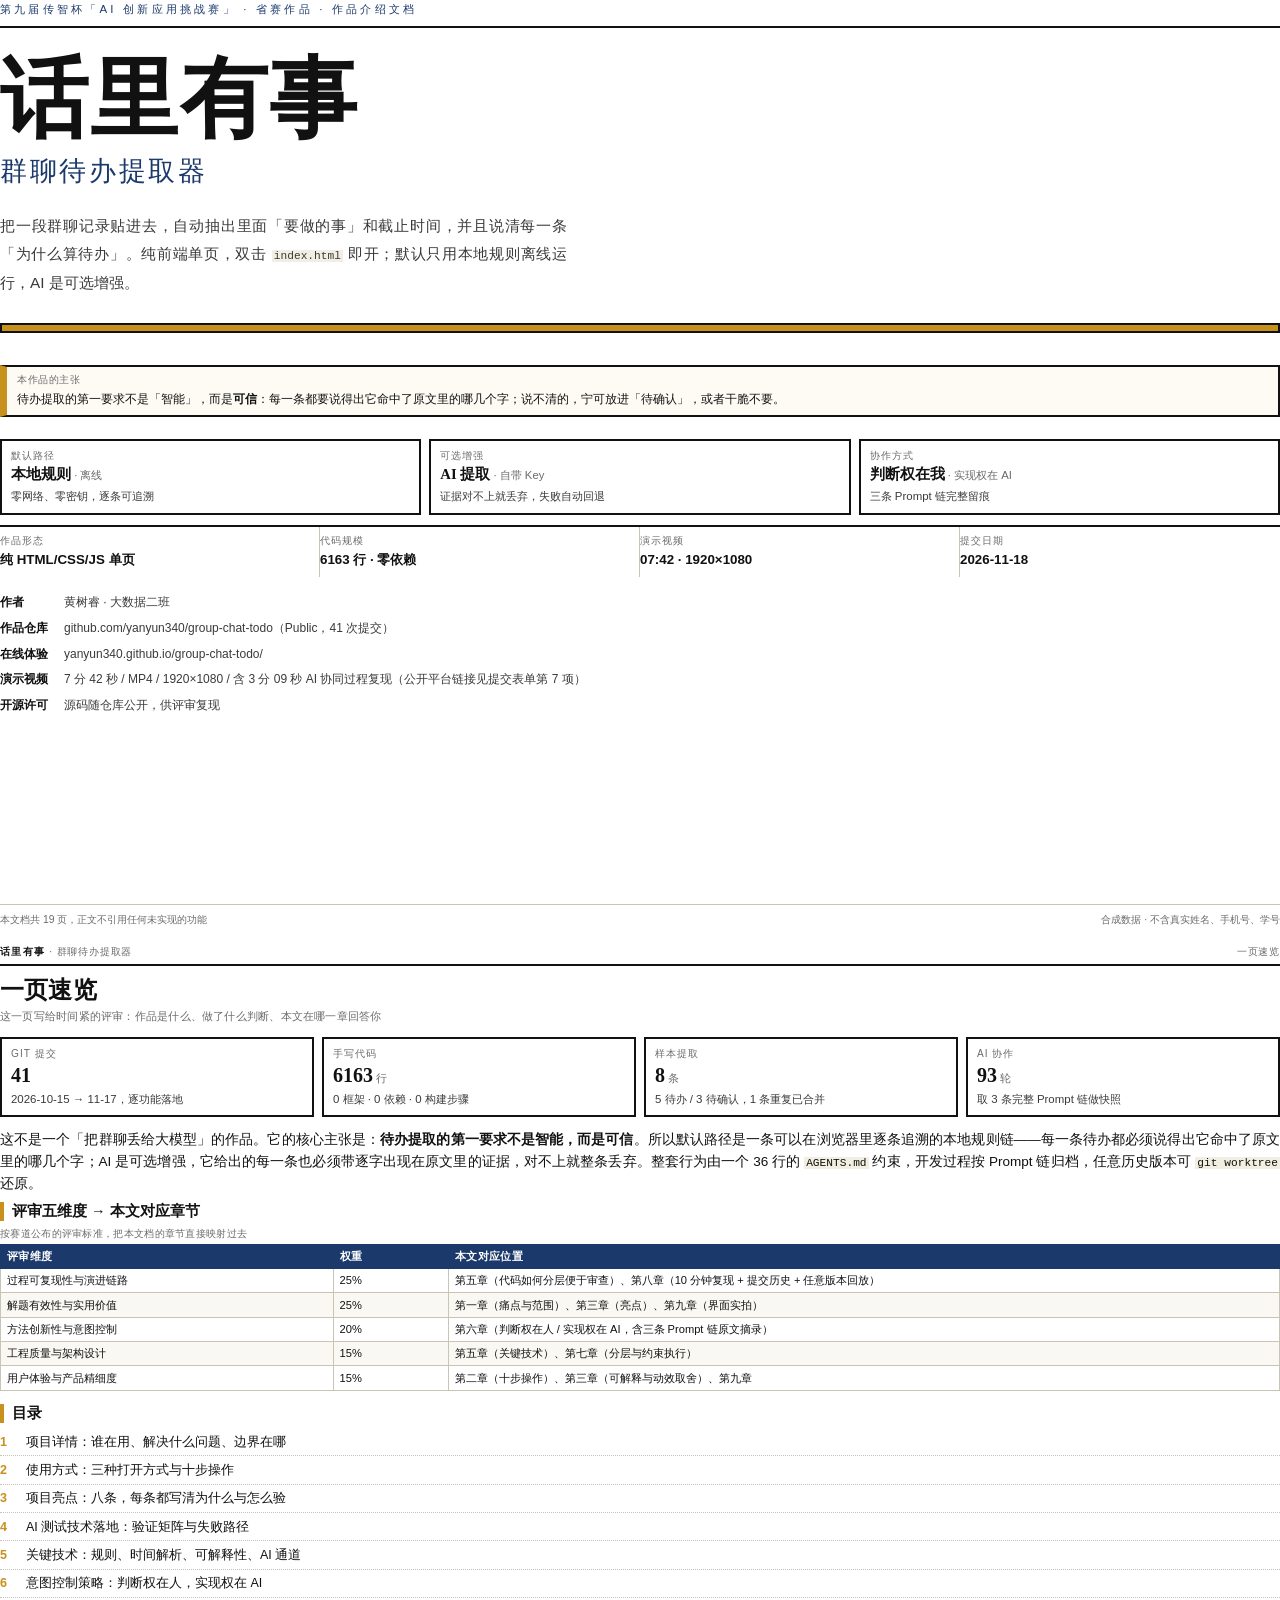
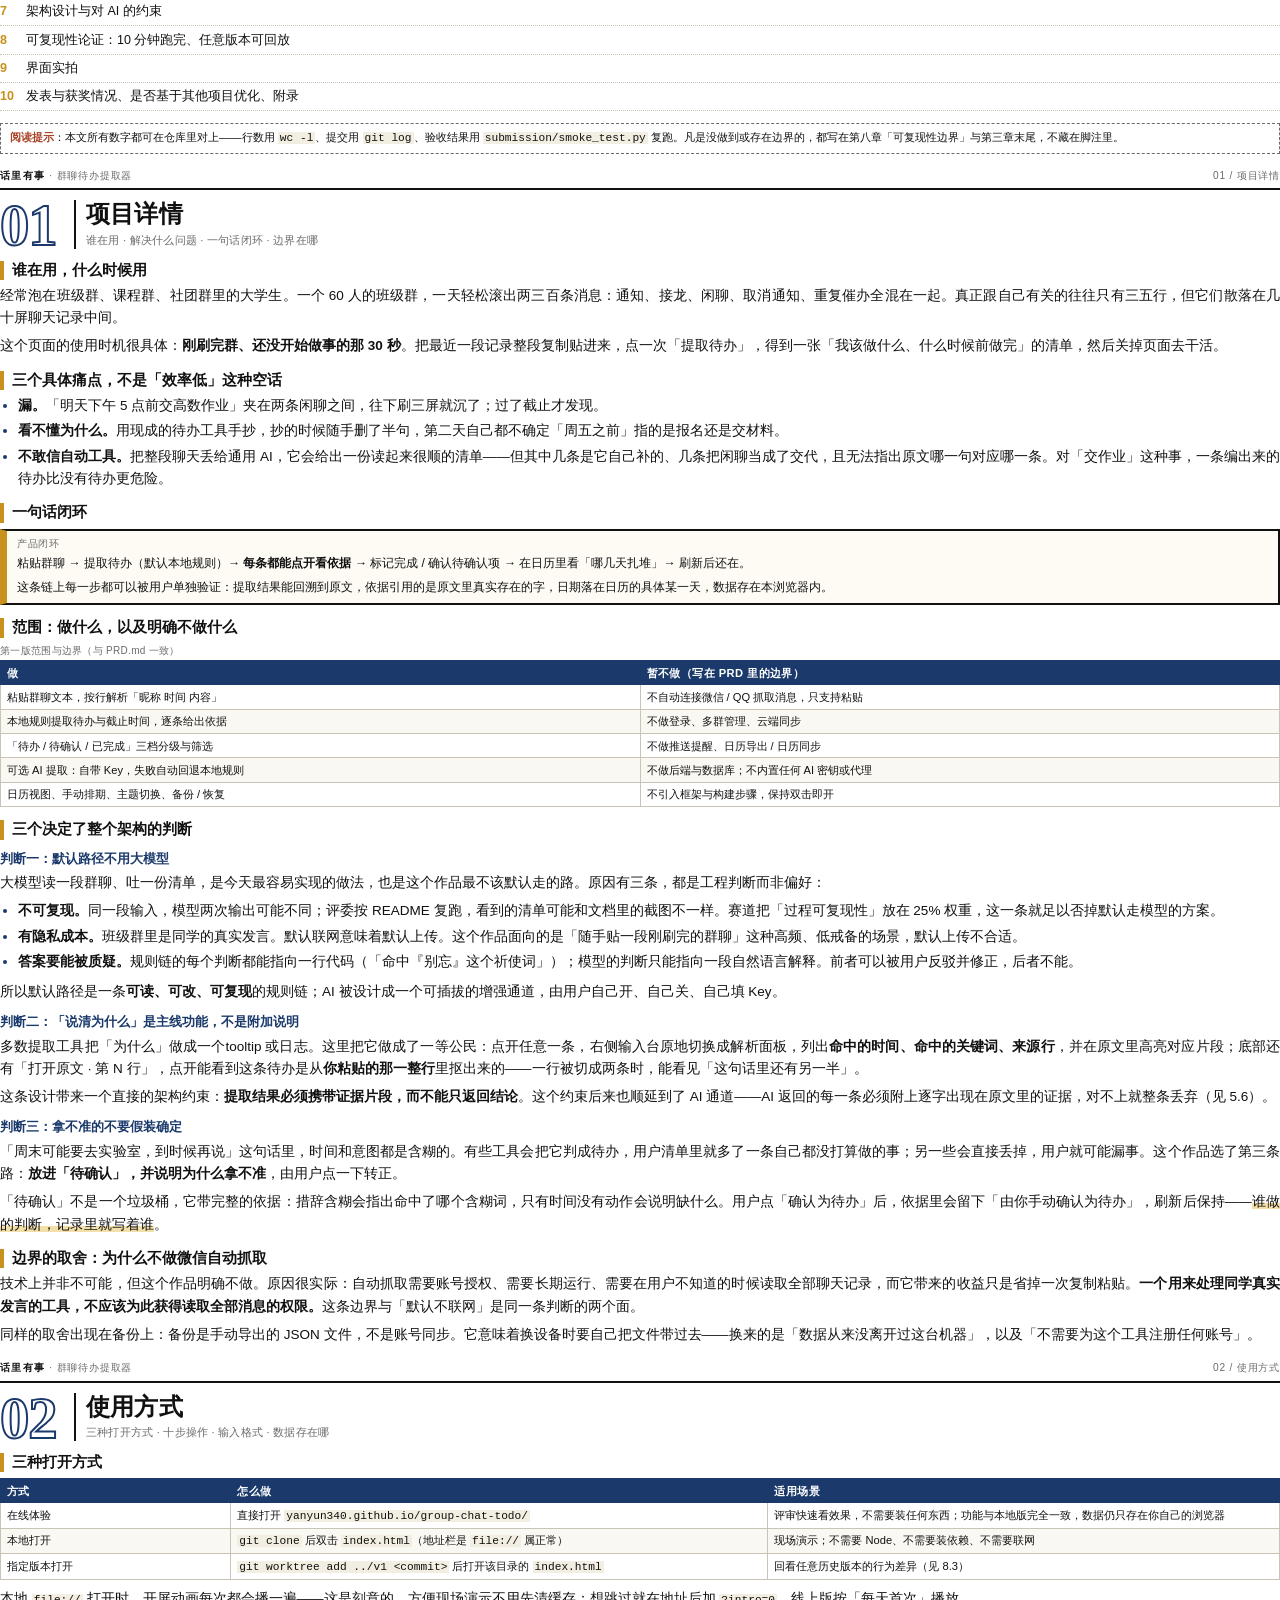
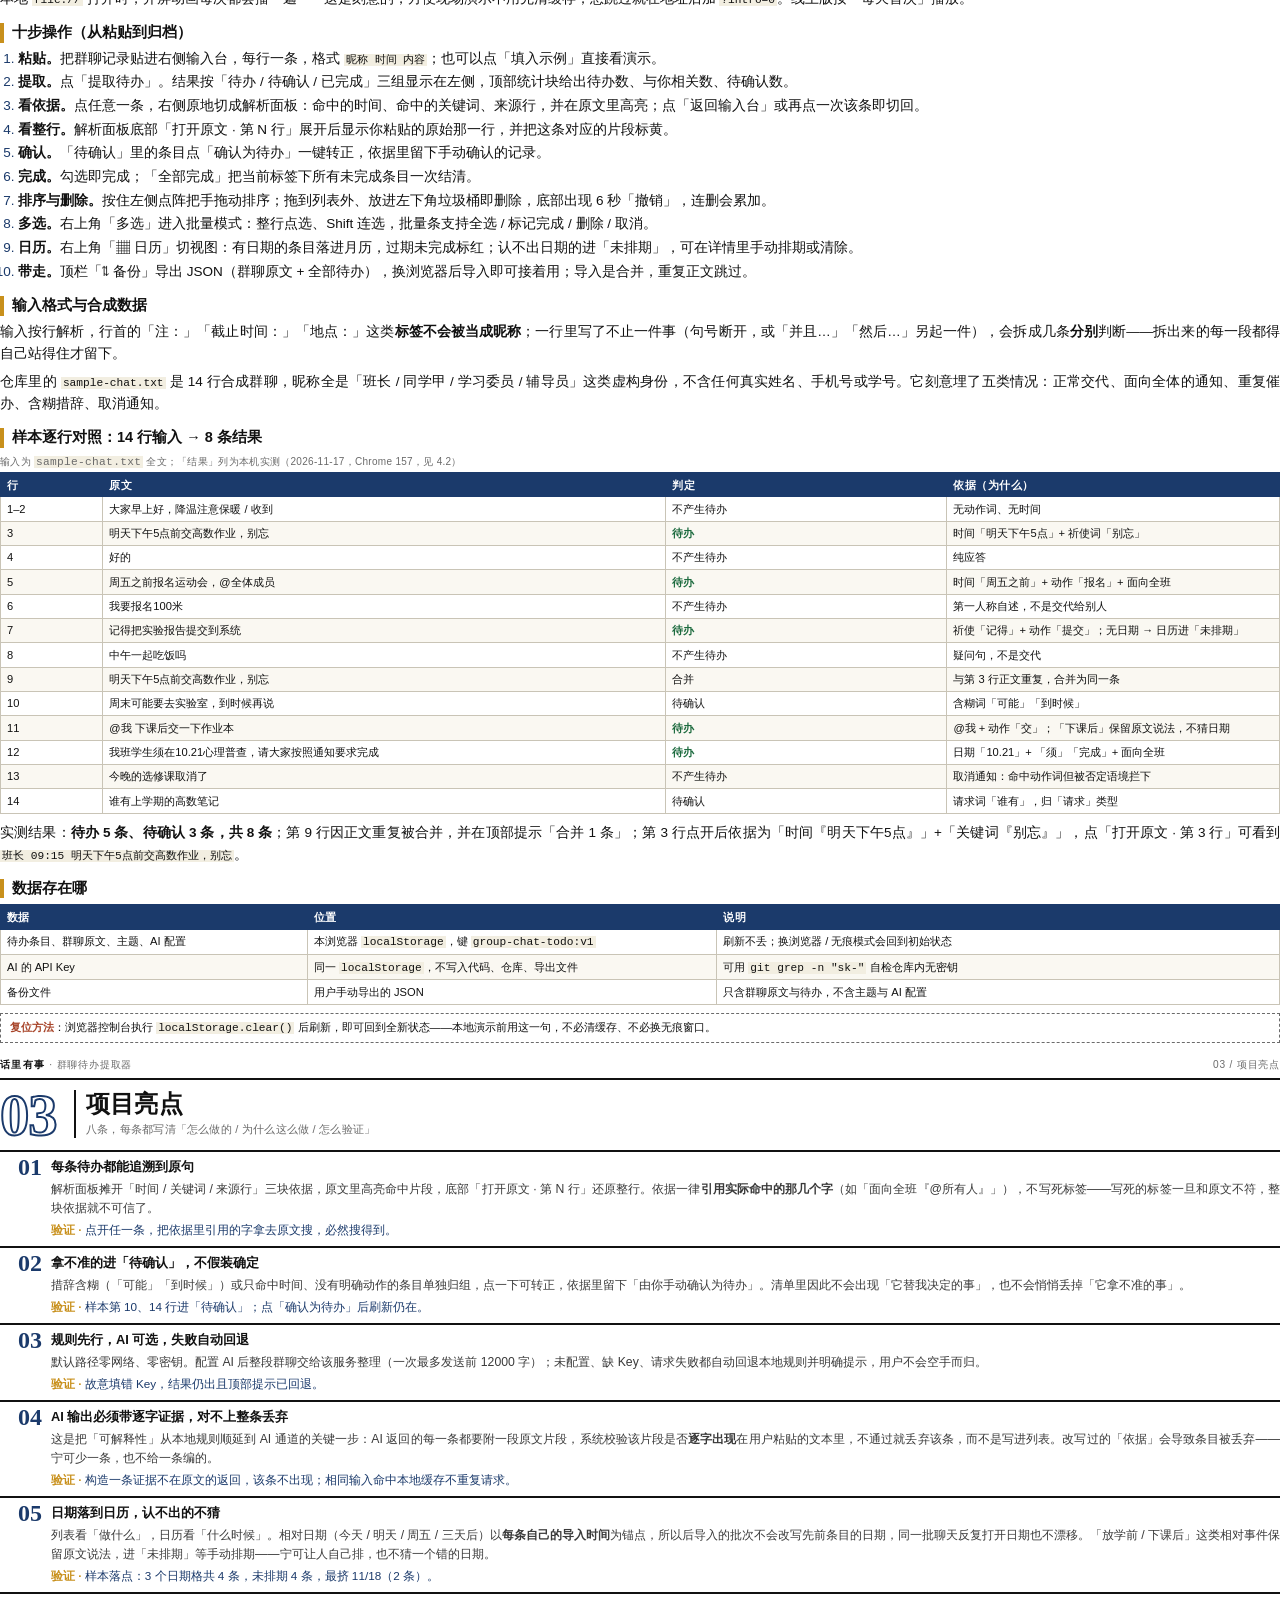
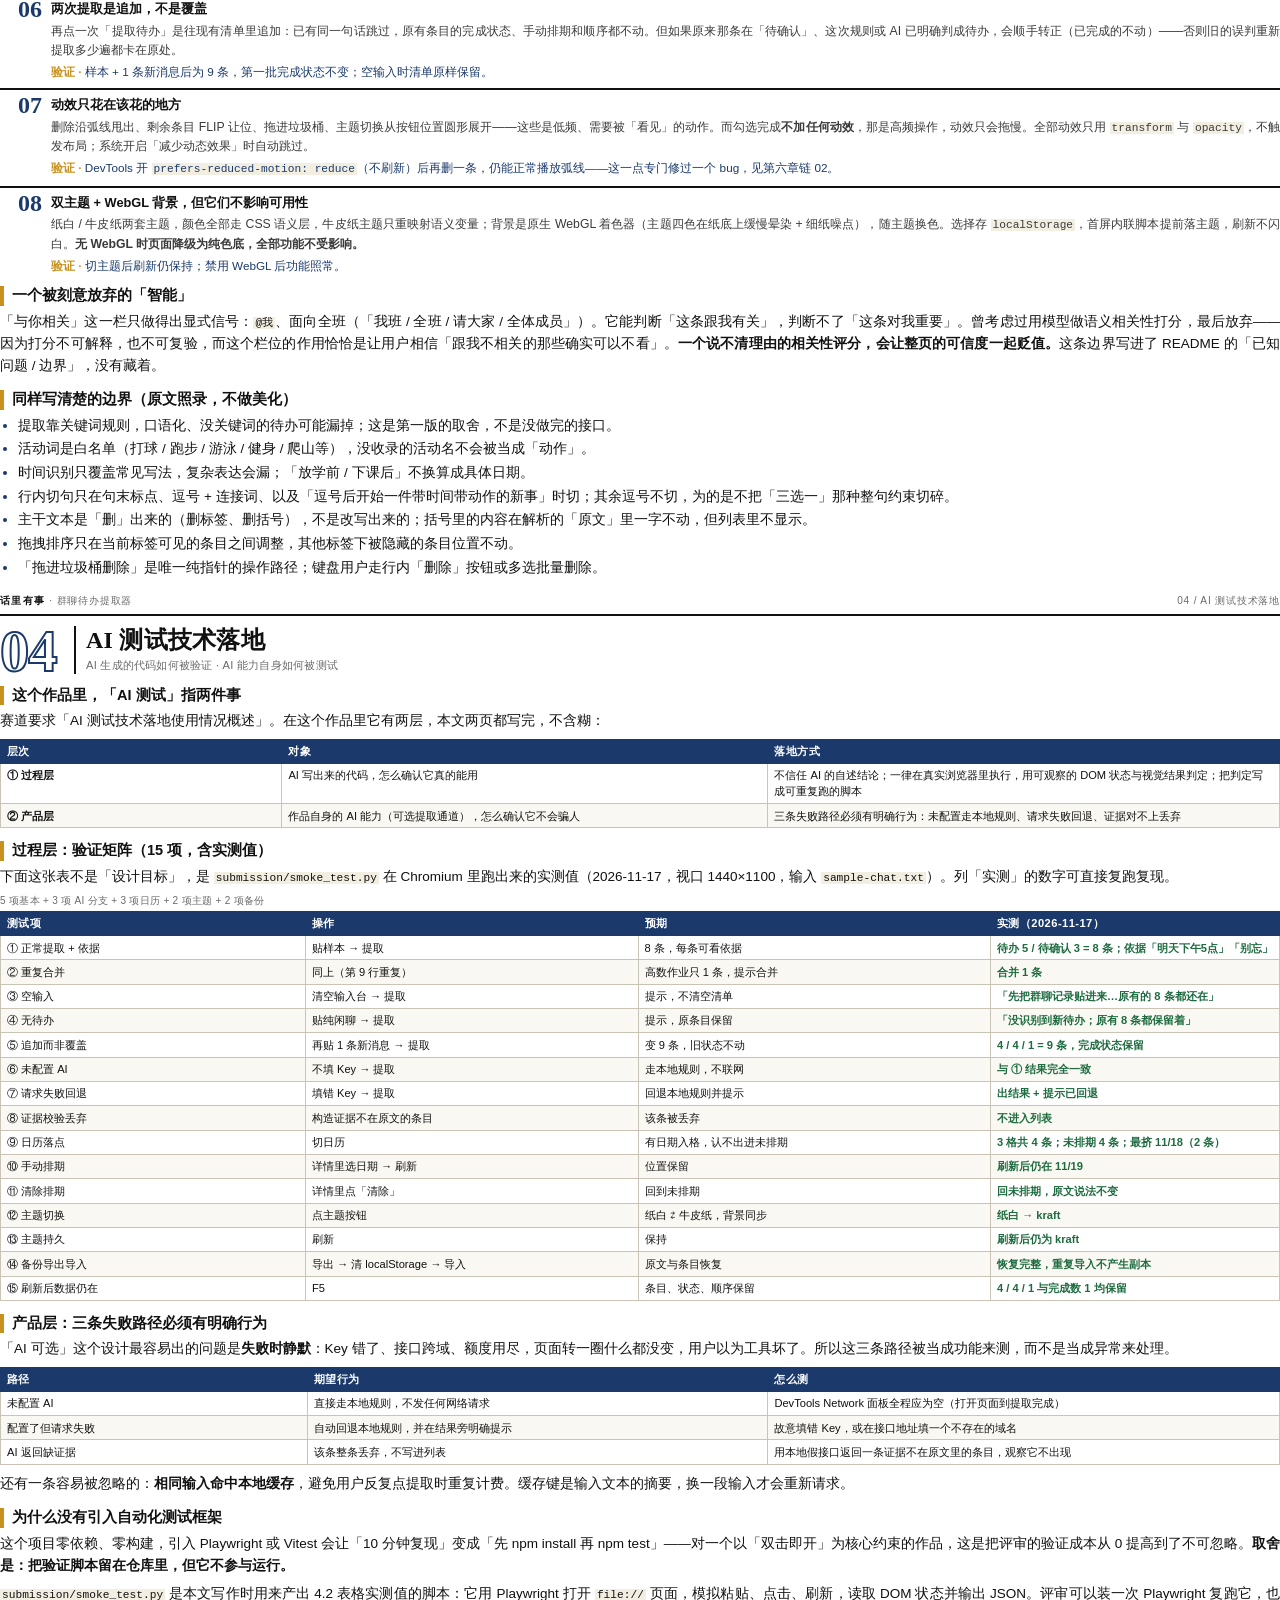
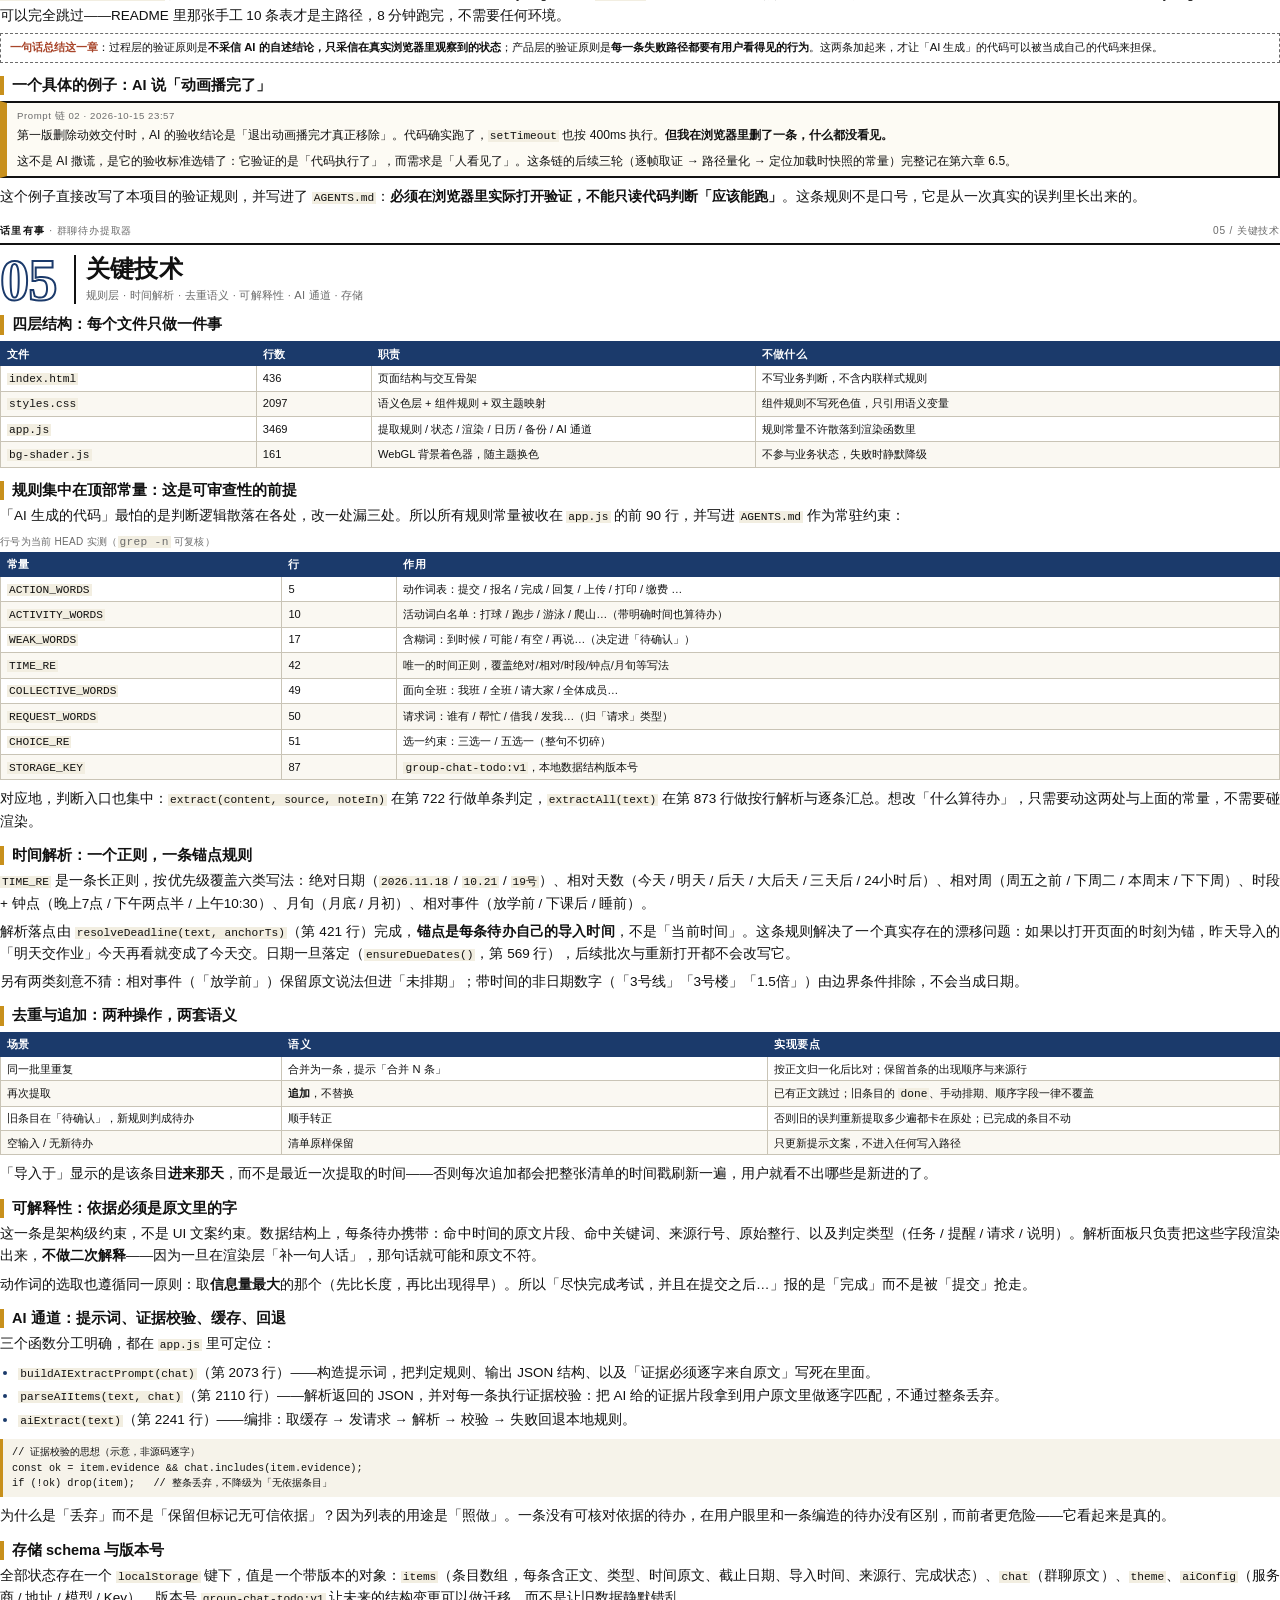
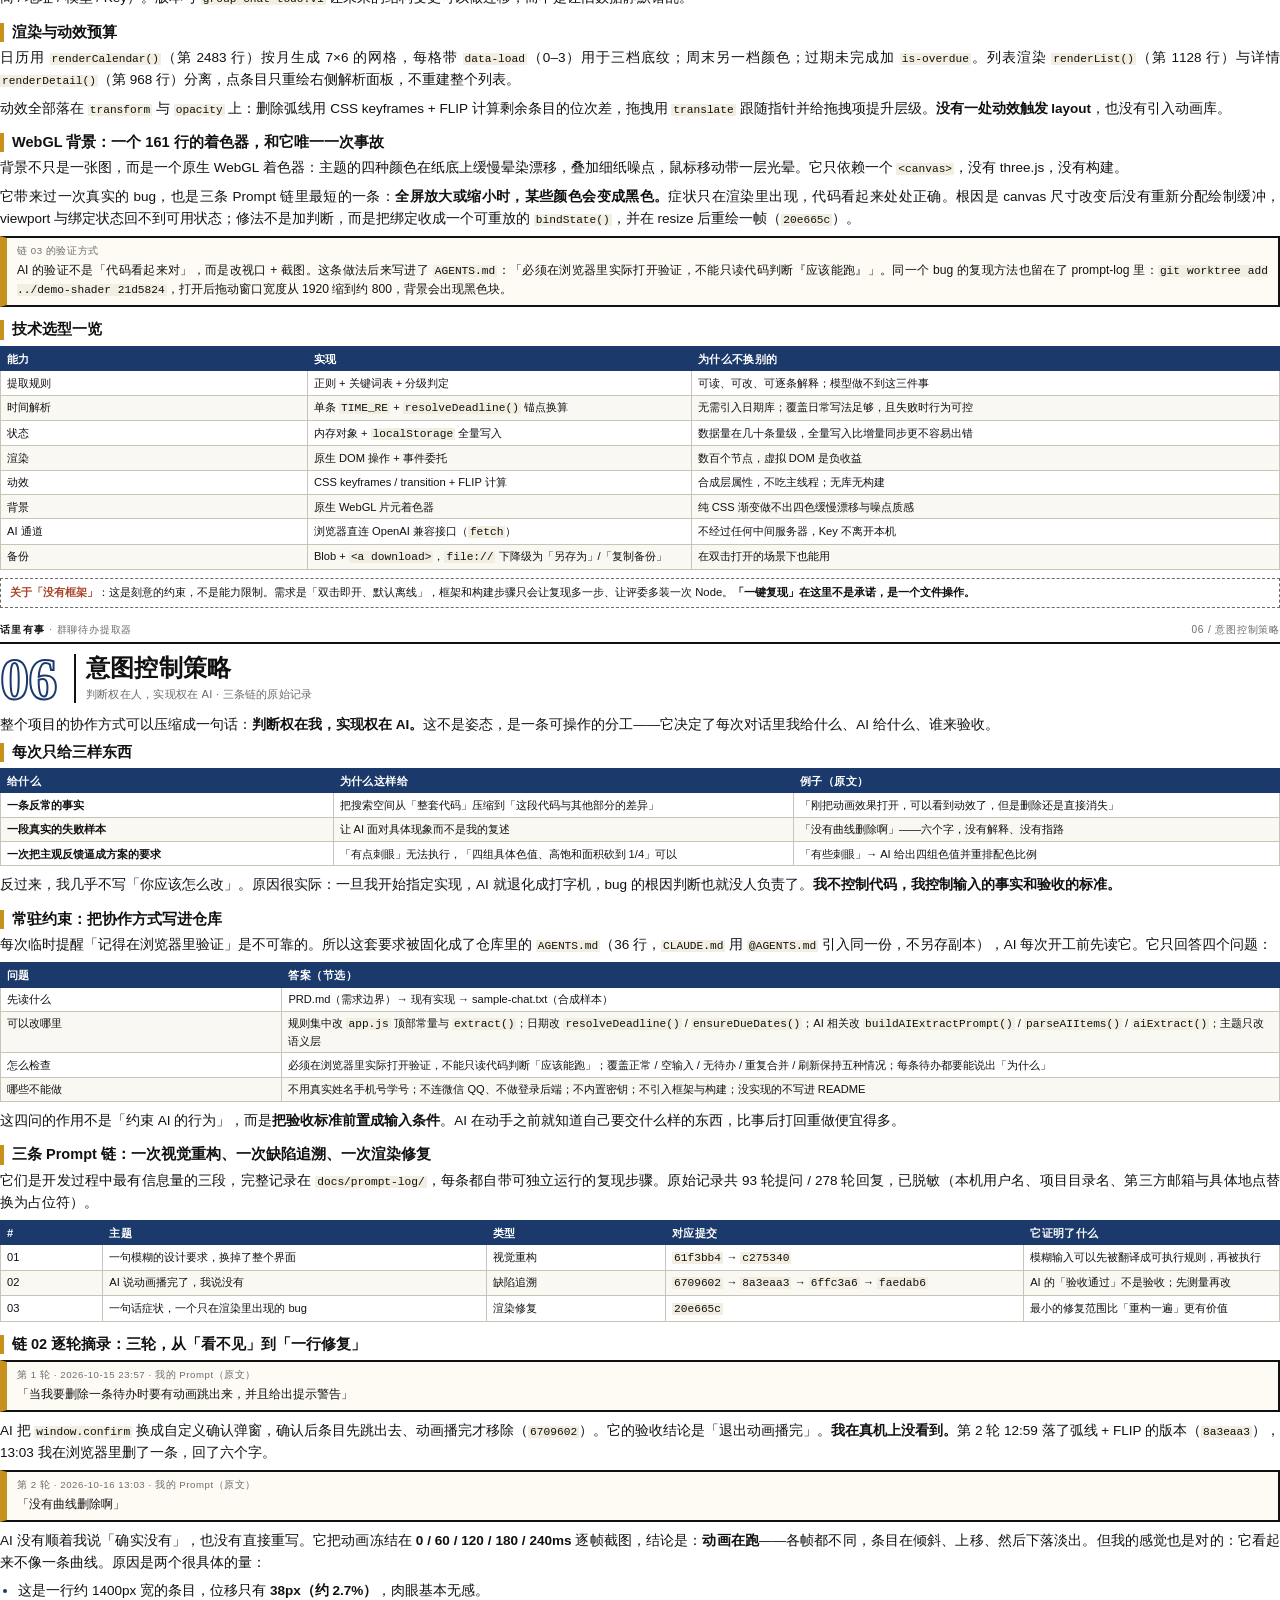
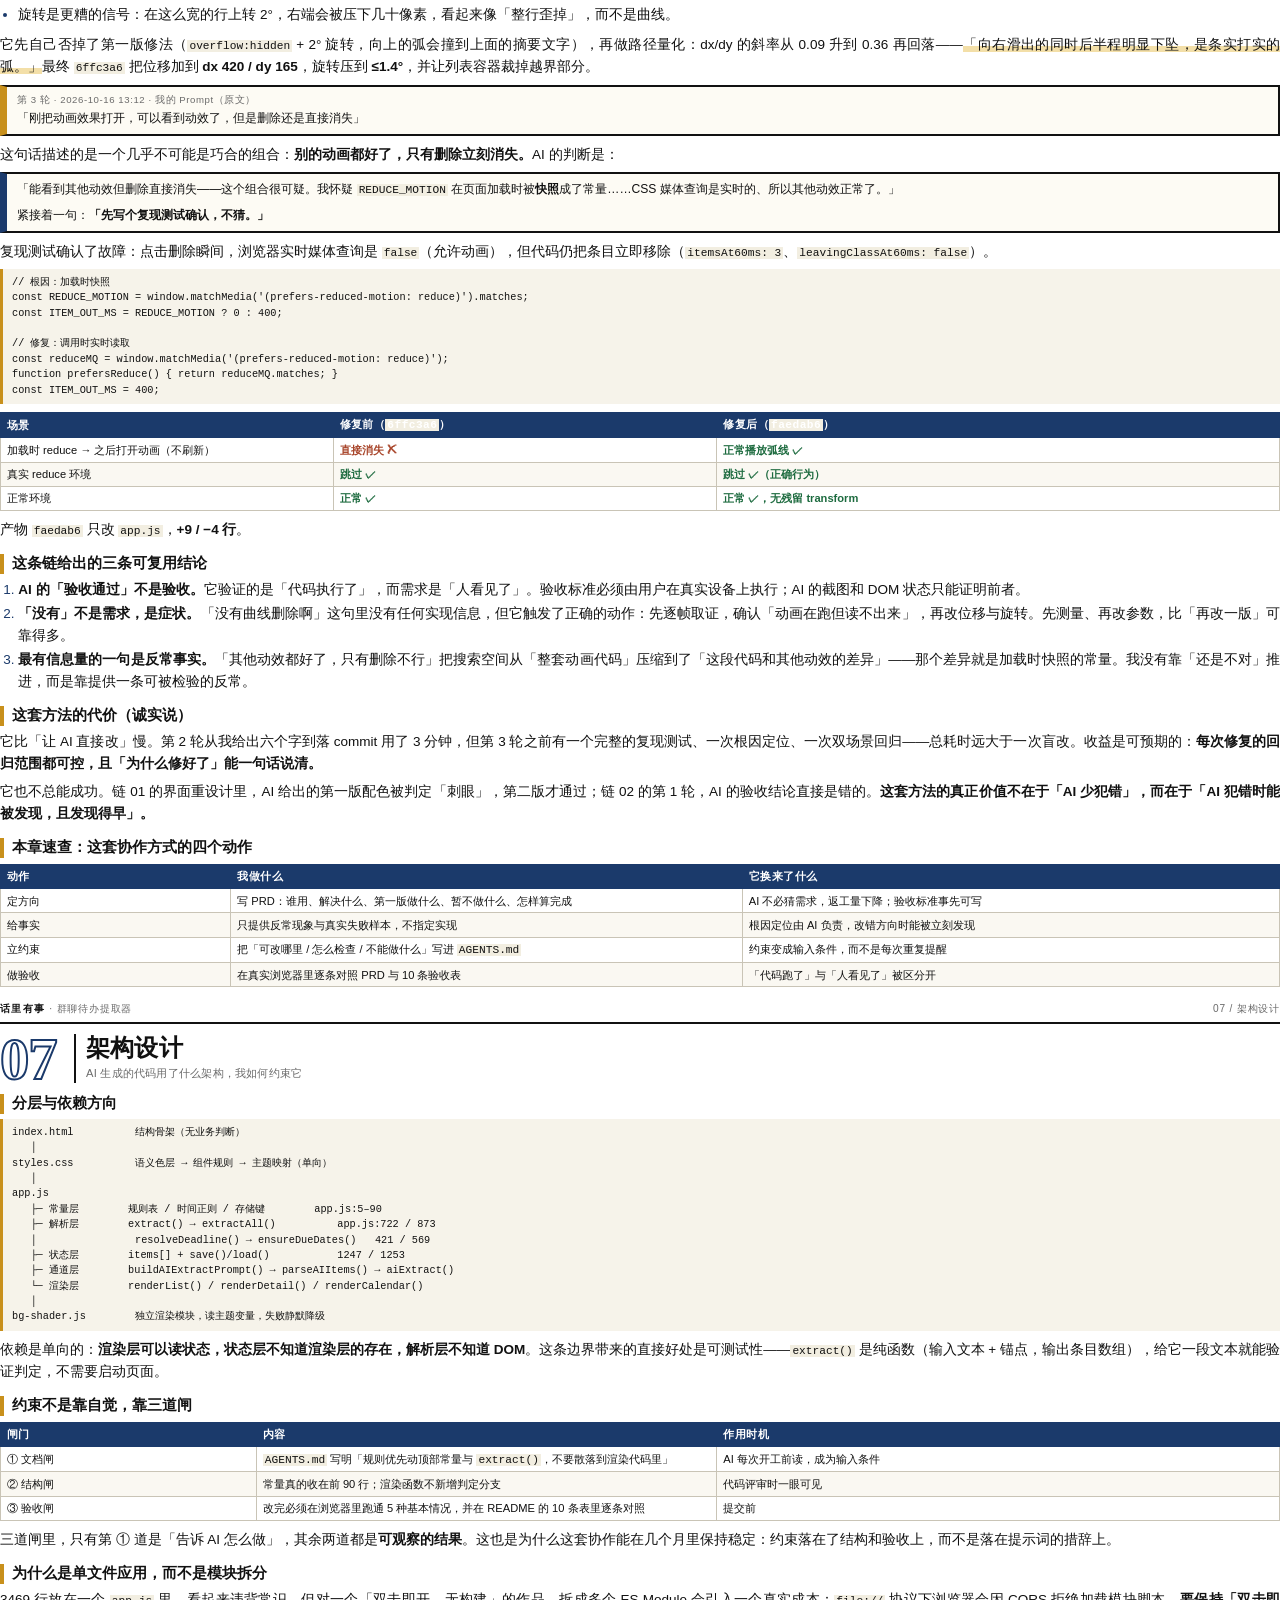
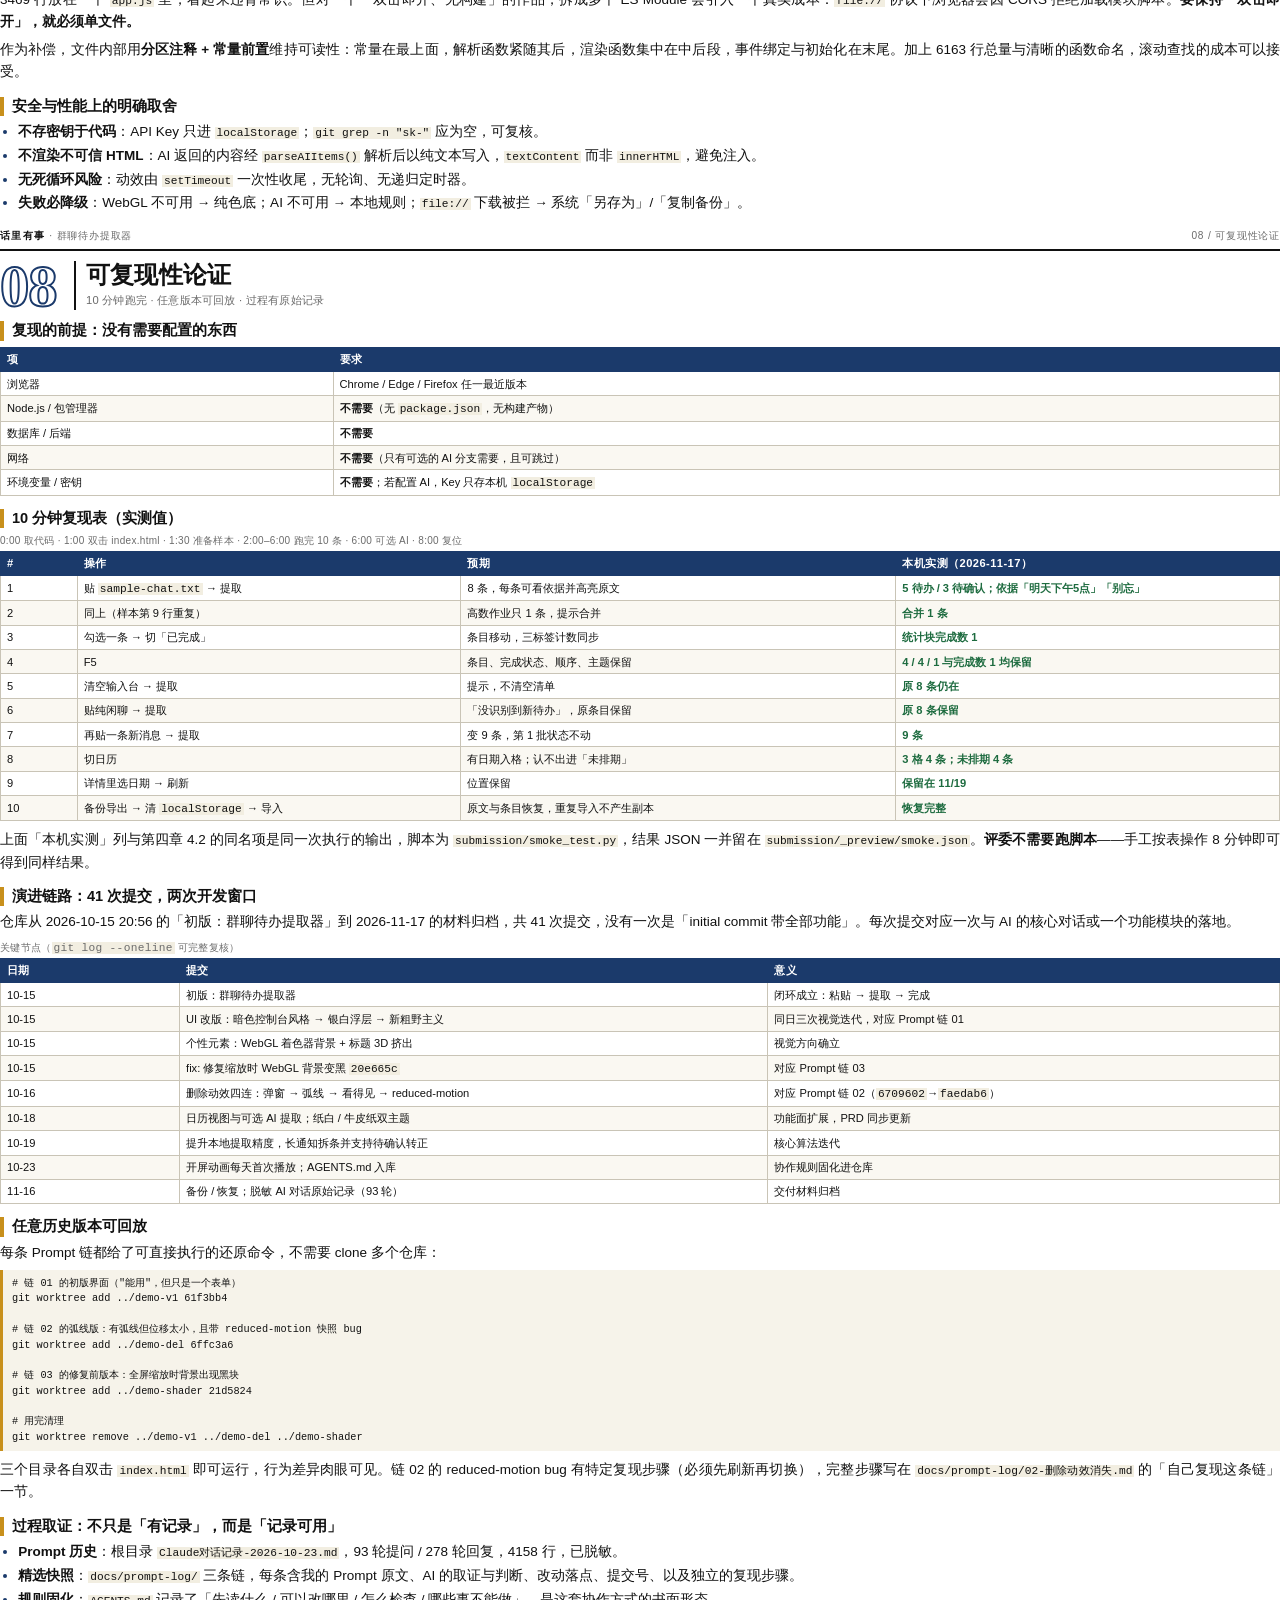
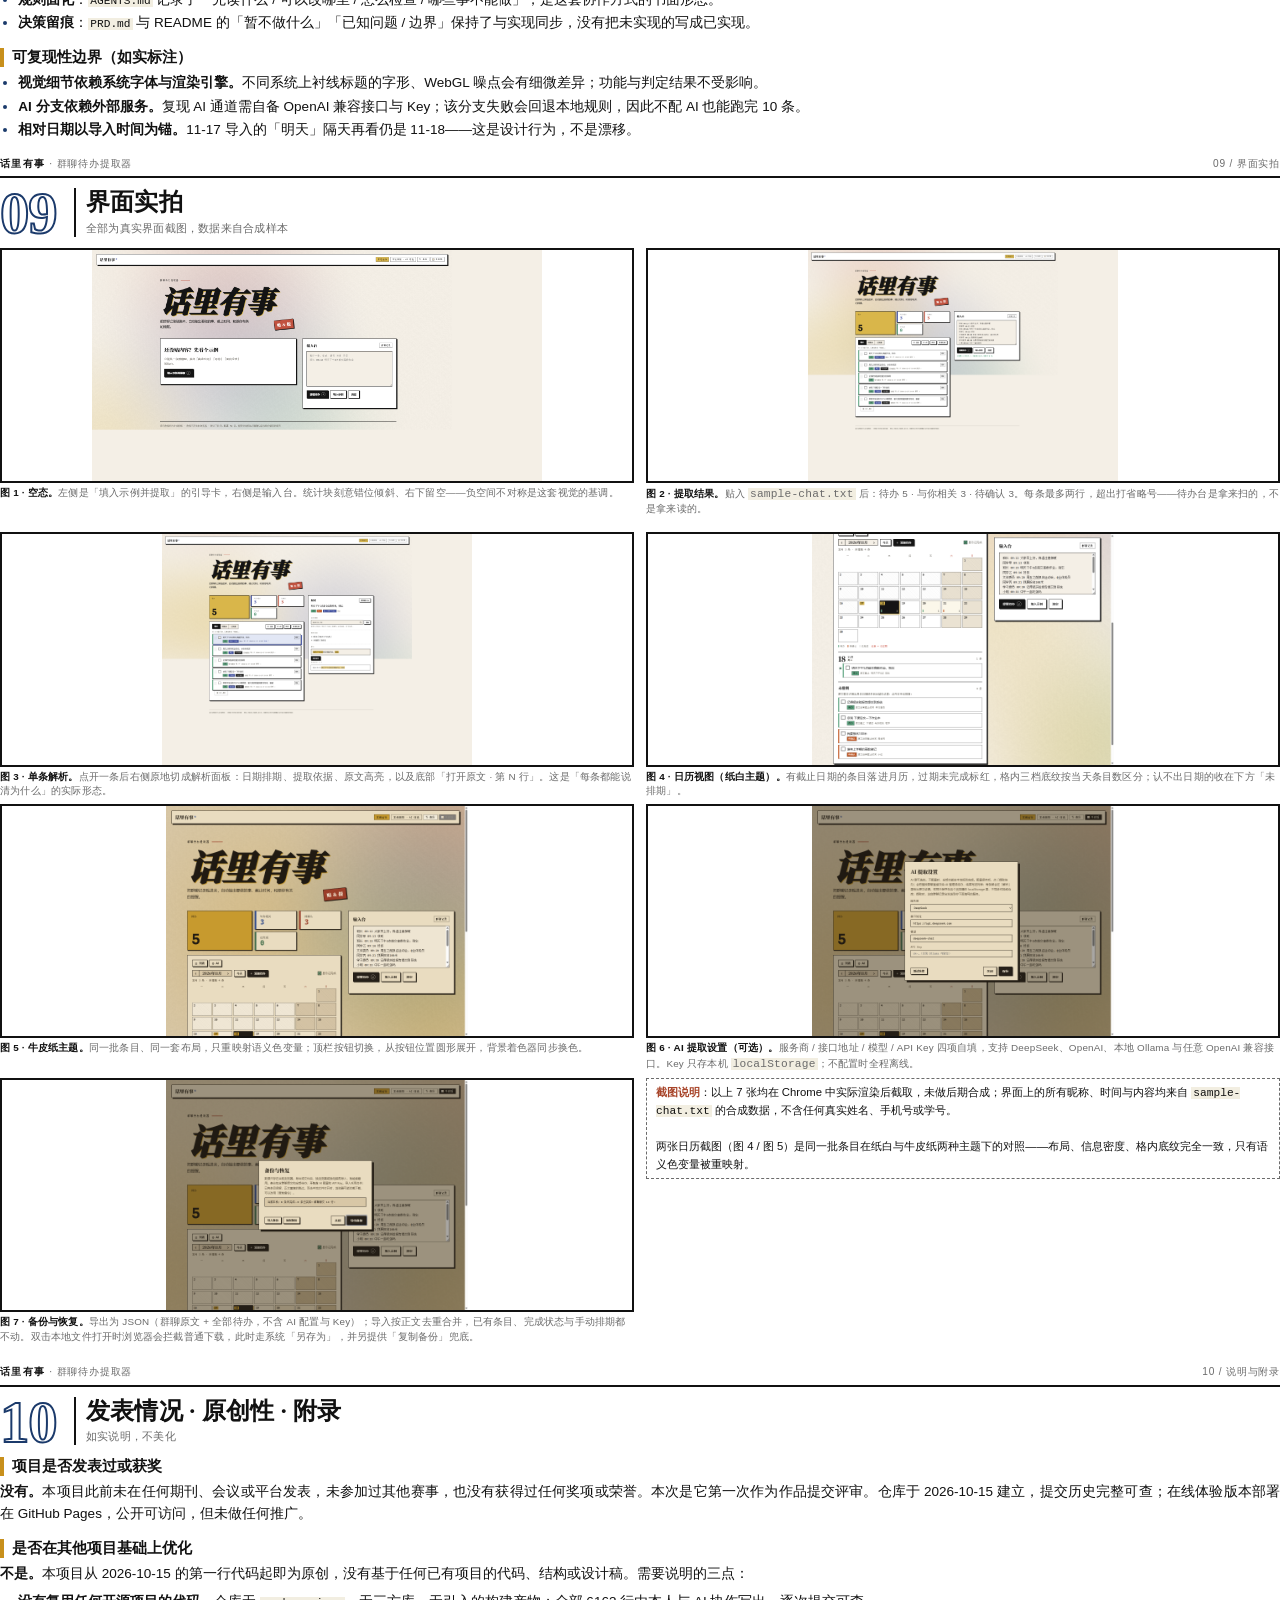
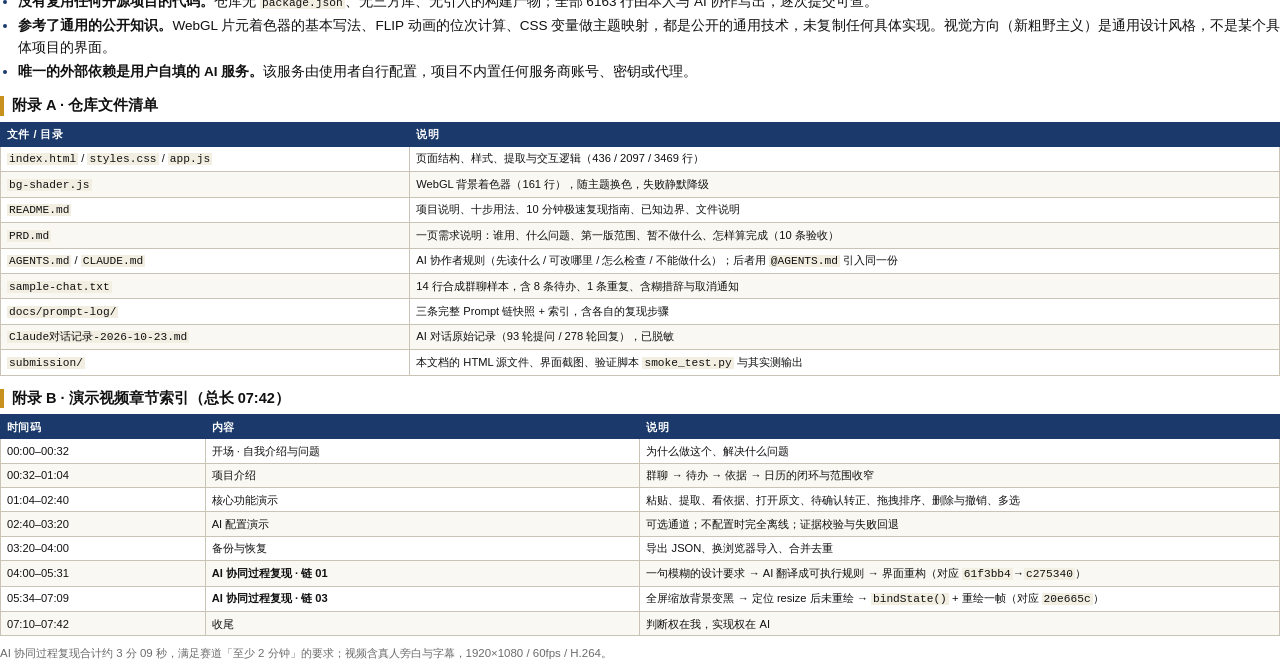
==== commit f53d3c72: "docs: 调整截图页分栏，作品介绍文档定稿 19 页 Co-Authored-By: Claude <noreply@anthropic.com>" ====
--- a/submission/作品介绍文档.html
+++ b/submission/作品介绍文档.html
@@ -1036,15 +1036,15 @@
     </figure>
   </div>
 
-  <div class="figs" style="grid-template-columns:1fr">
+  <div class="figs">
     <figure>
       <img src="images/07-backup.png" alt="备份与恢复">
       <figcaption><b>图 7 · 备份与恢复。</b>导出为 JSON（群聊原文 + 全部待办，不含 AI 配置与 Key）；导入按正文去重合并，已有条目、完成状态与手动排期都不动。双击本地文件打开时浏览器会拦截普通下载，此时走系统「另存为」，并另提供「复制备份」兜底。</figcaption>
     </figure>
-  </div>
-
-  <div class="note">
-    <b>截图说明</b>：以上 7 张均在 Chrome 中实际渲染后截取，未做后期合成；界面上的所有昵称、时间与内容均来自 <code>sample-chat.txt</code> 的合成数据，不含任何真实个人信息。
+    <div class="note" style="margin-top:0">
+      <b>截图说明</b>：以上 7 张均在 Chrome 中实际渲染后截取，未做后期合成；界面上的所有昵称、时间与内容均来自 <code>sample-chat.txt</code> 的合成数据，不含任何真实姓名、手机号或学号。<br><br>
+      两张日历截图（图 4 / 图 5）是同一批条目在纸白与牛皮纸两种主题下的对照——布局、信息密度、格内底纹完全一致，只有语义色变量被重映射。
+    </div>
   </div>
 </section>
 
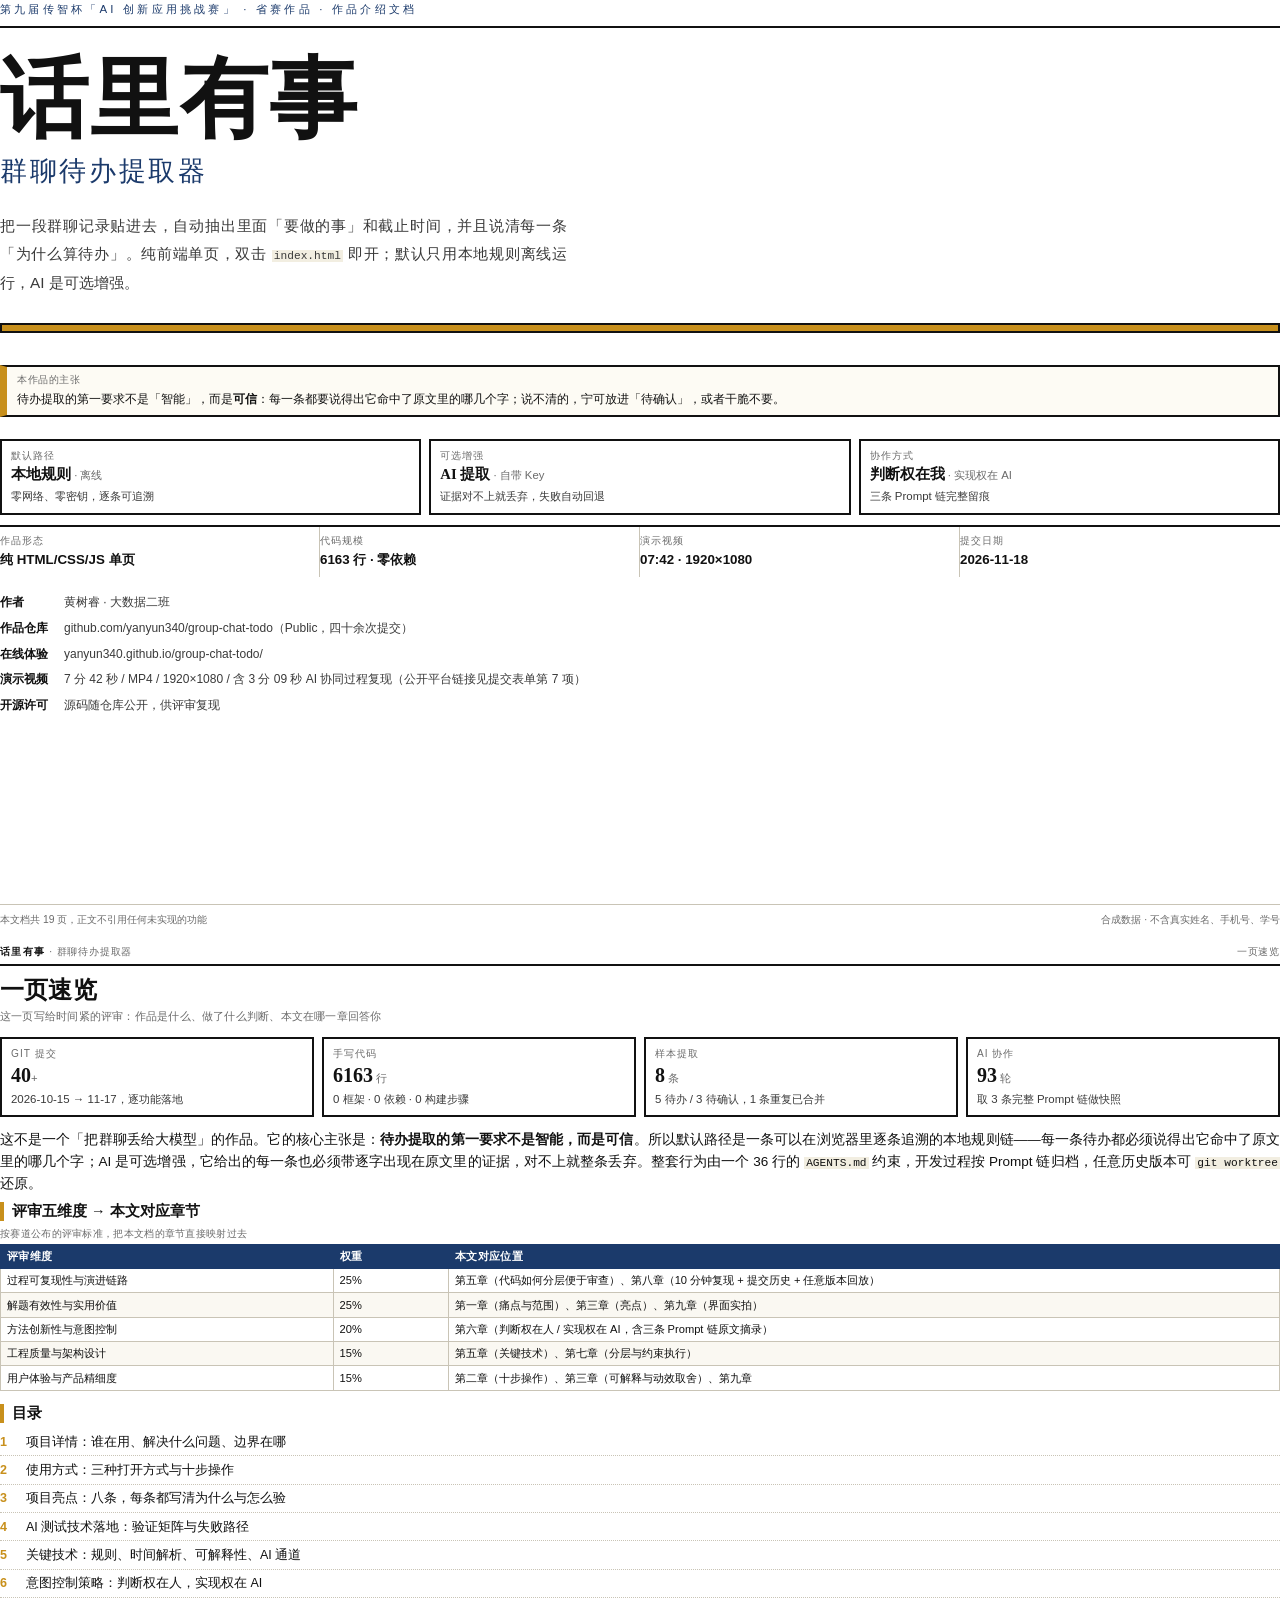
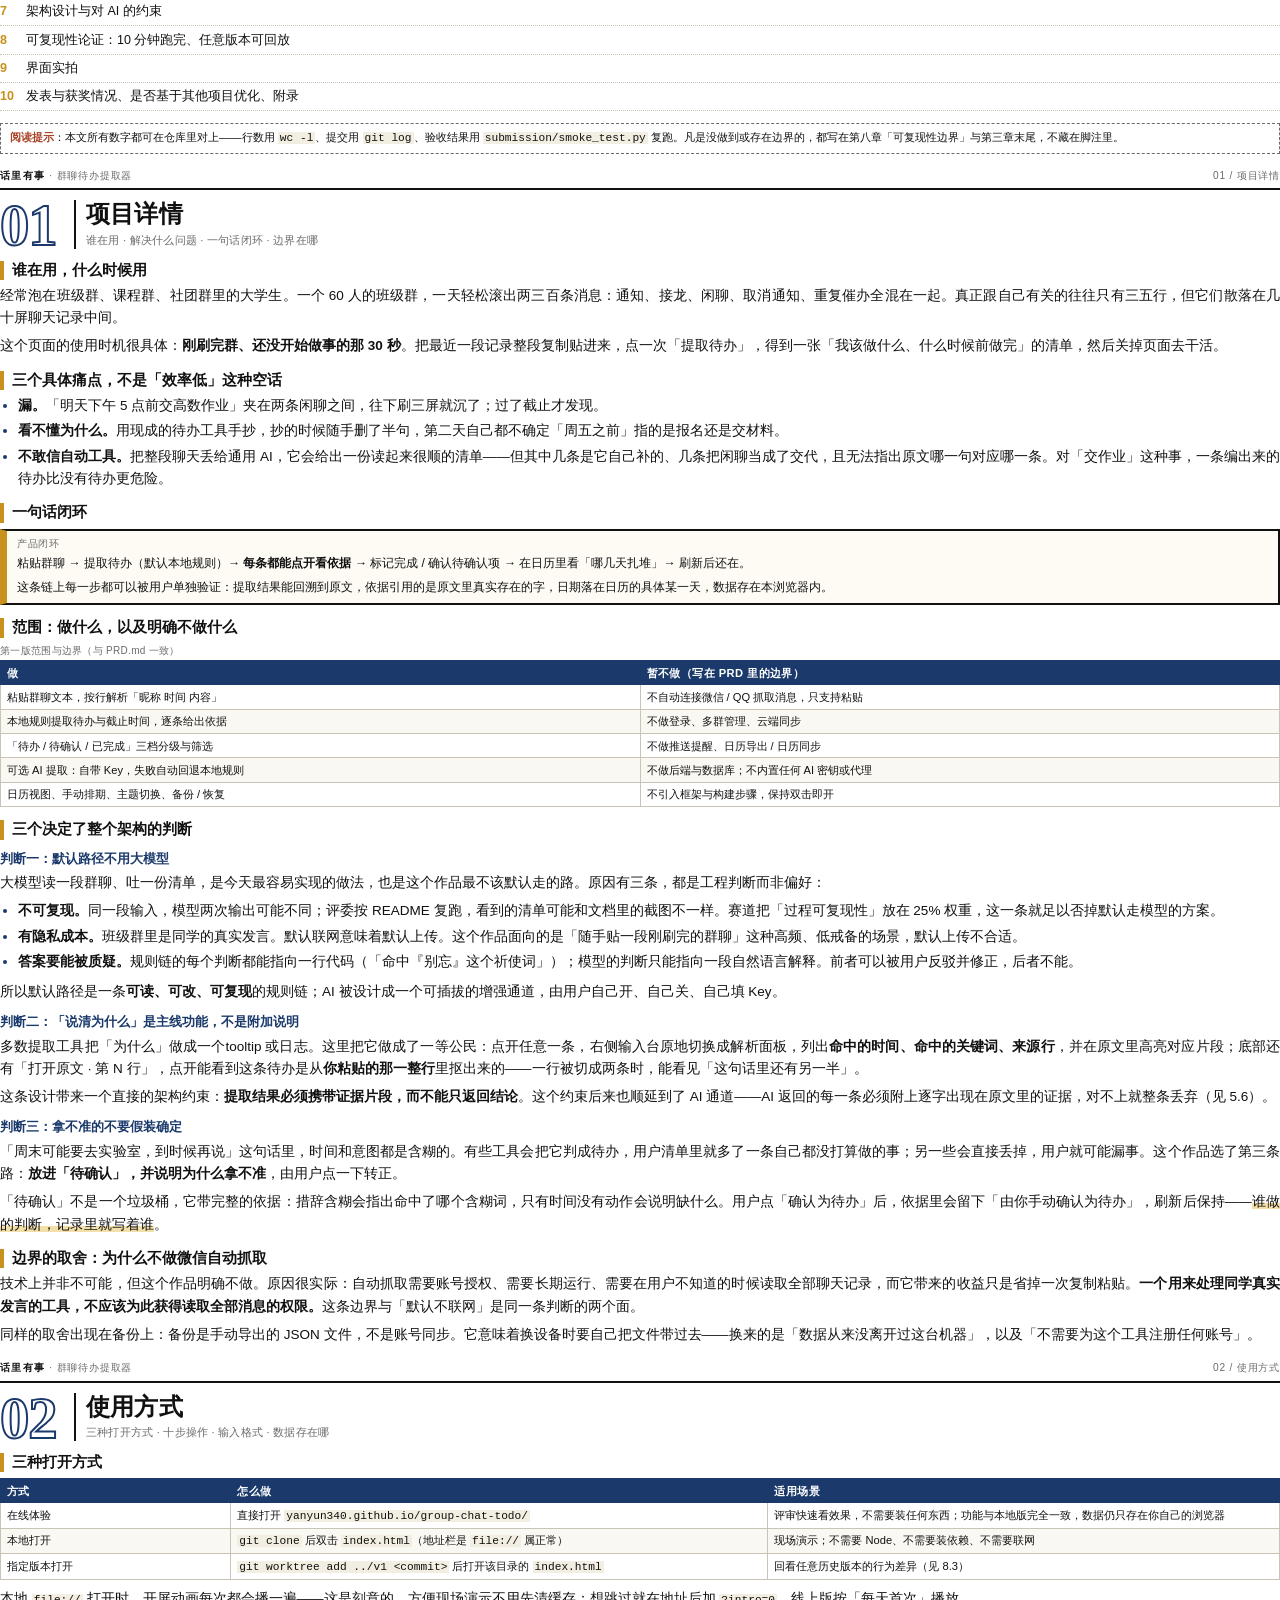
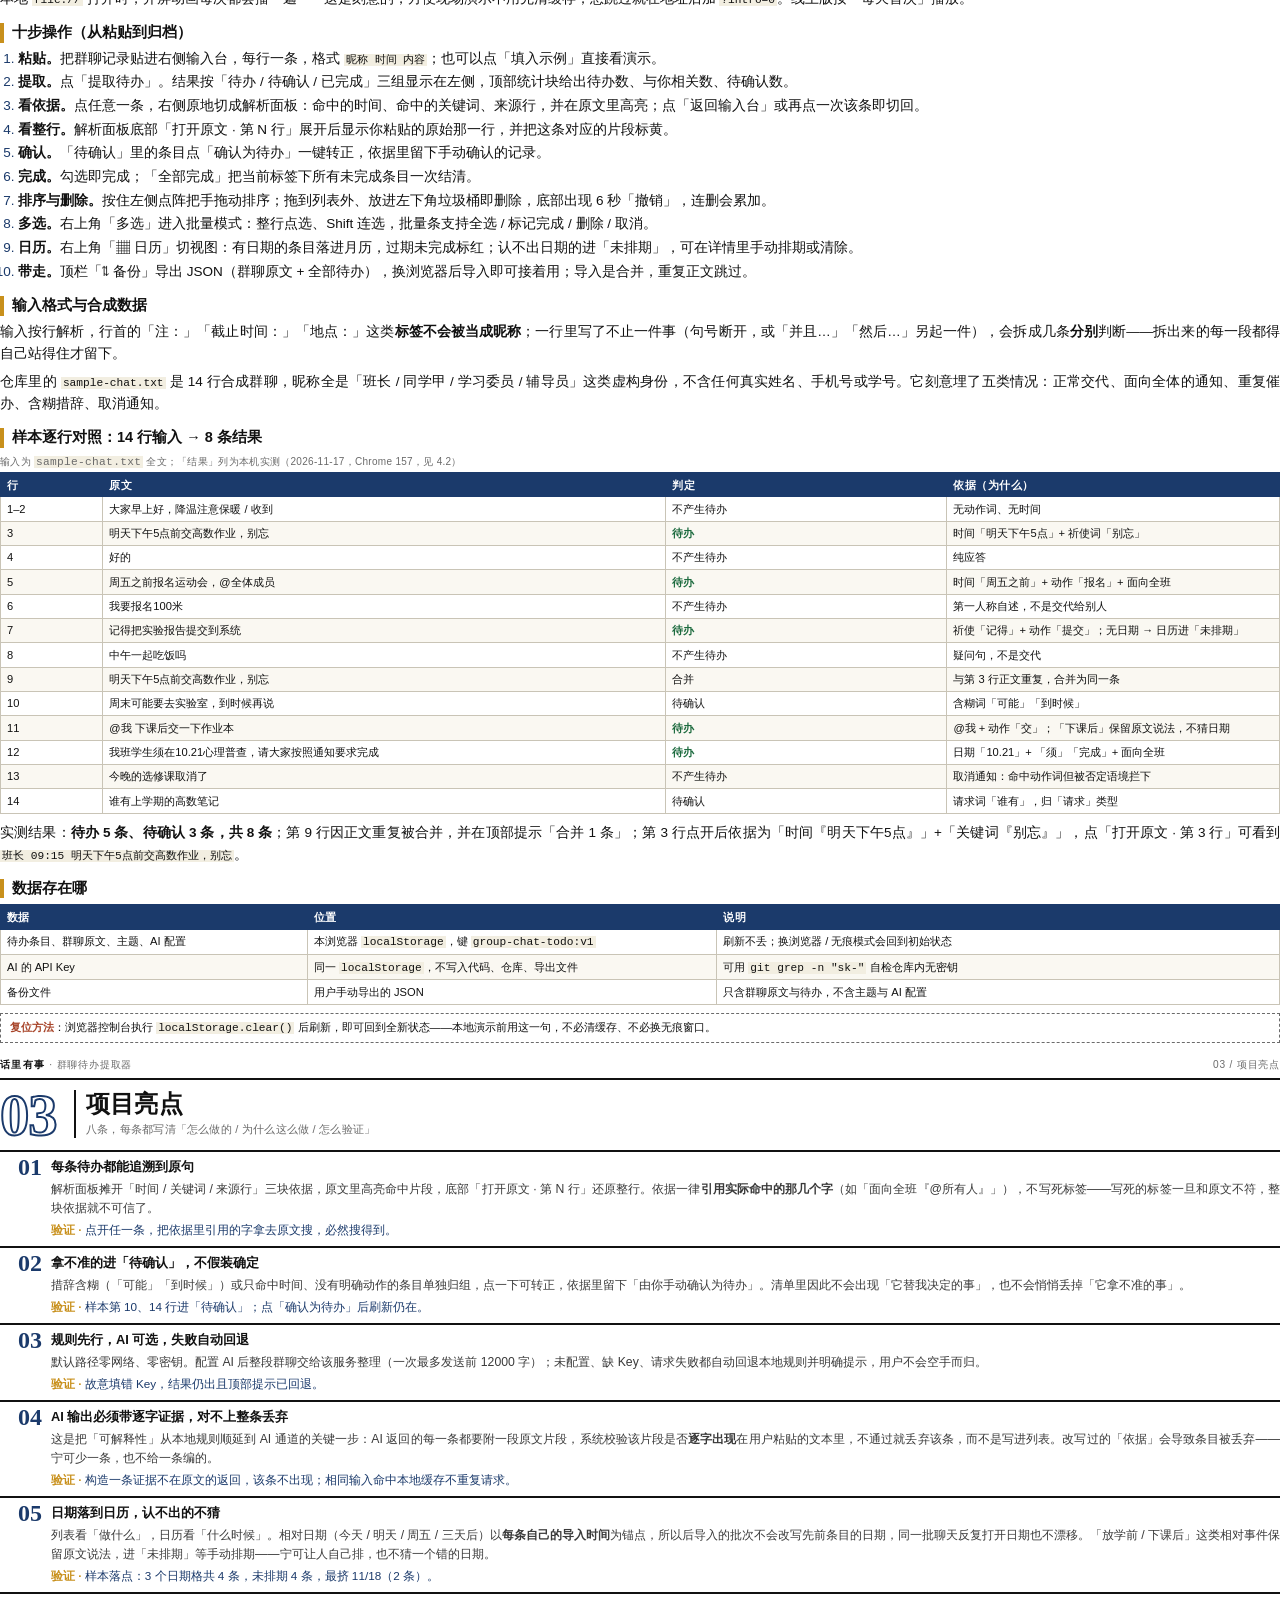
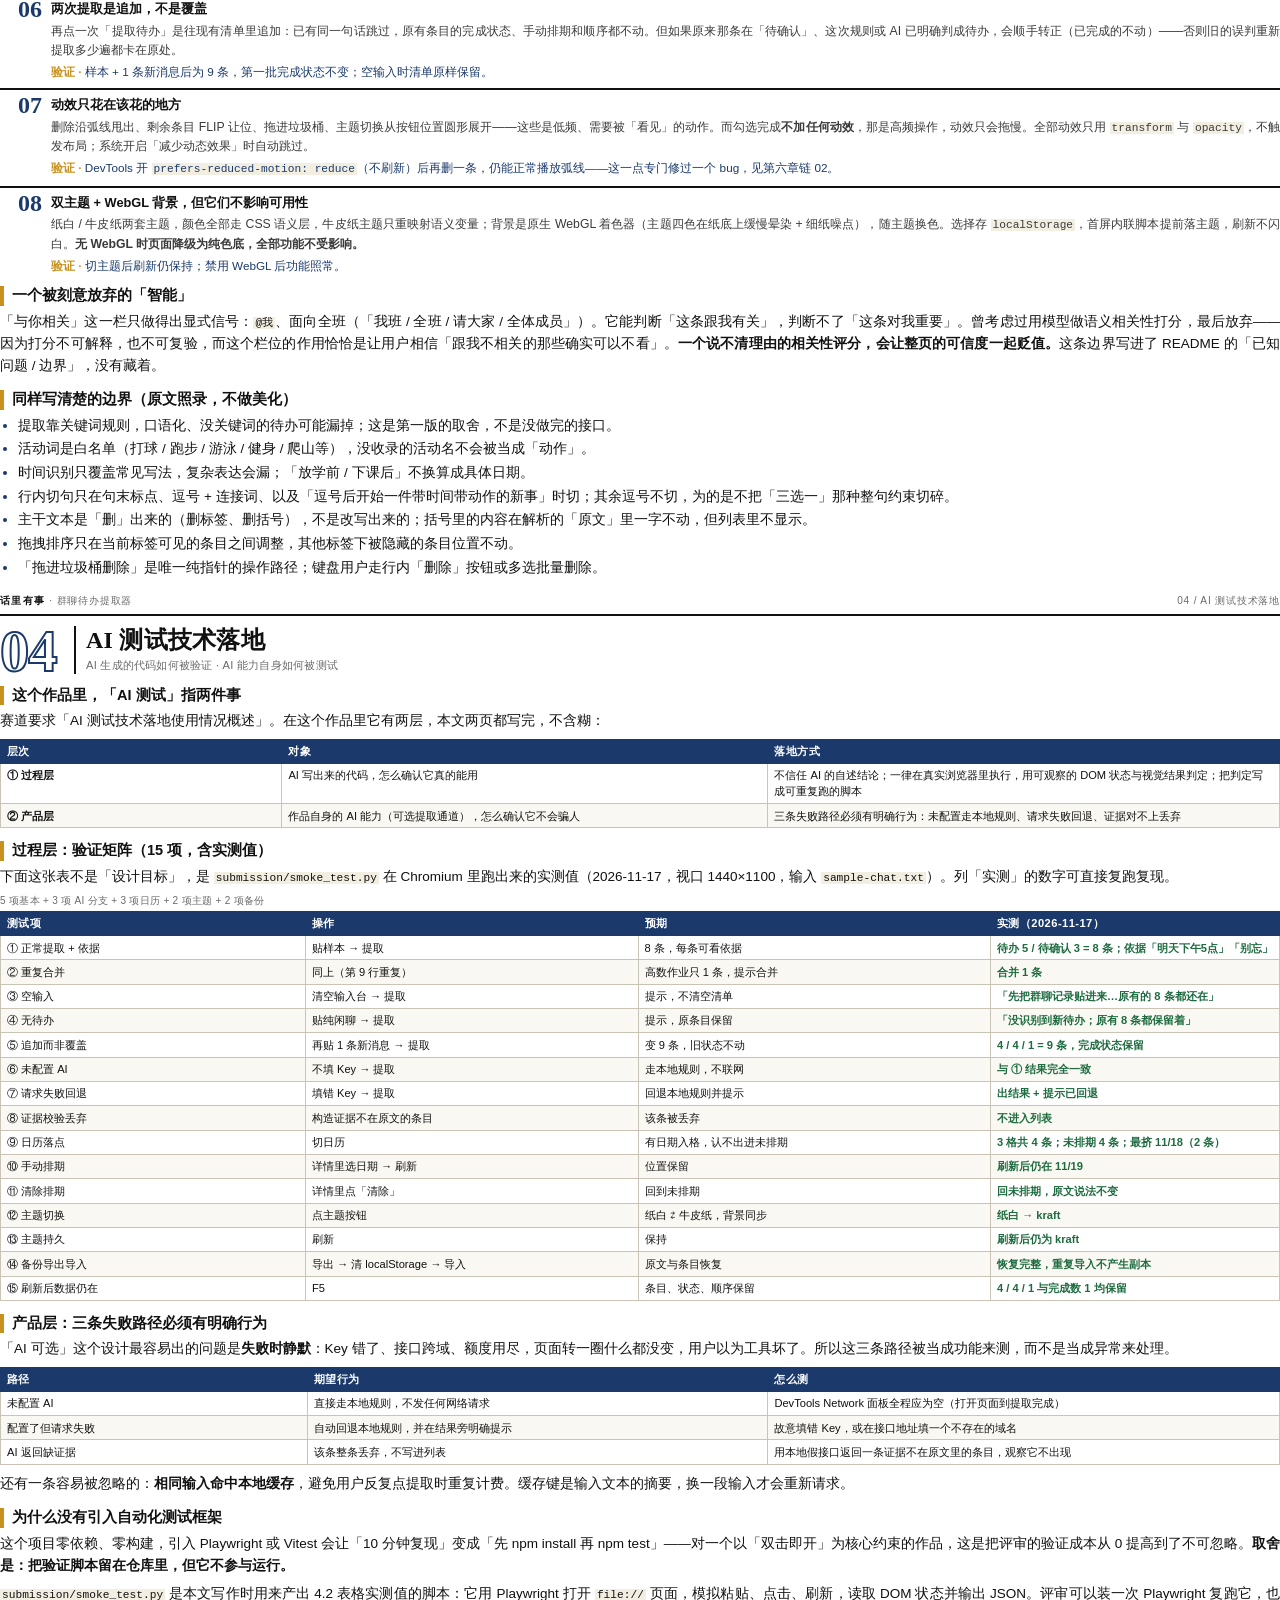
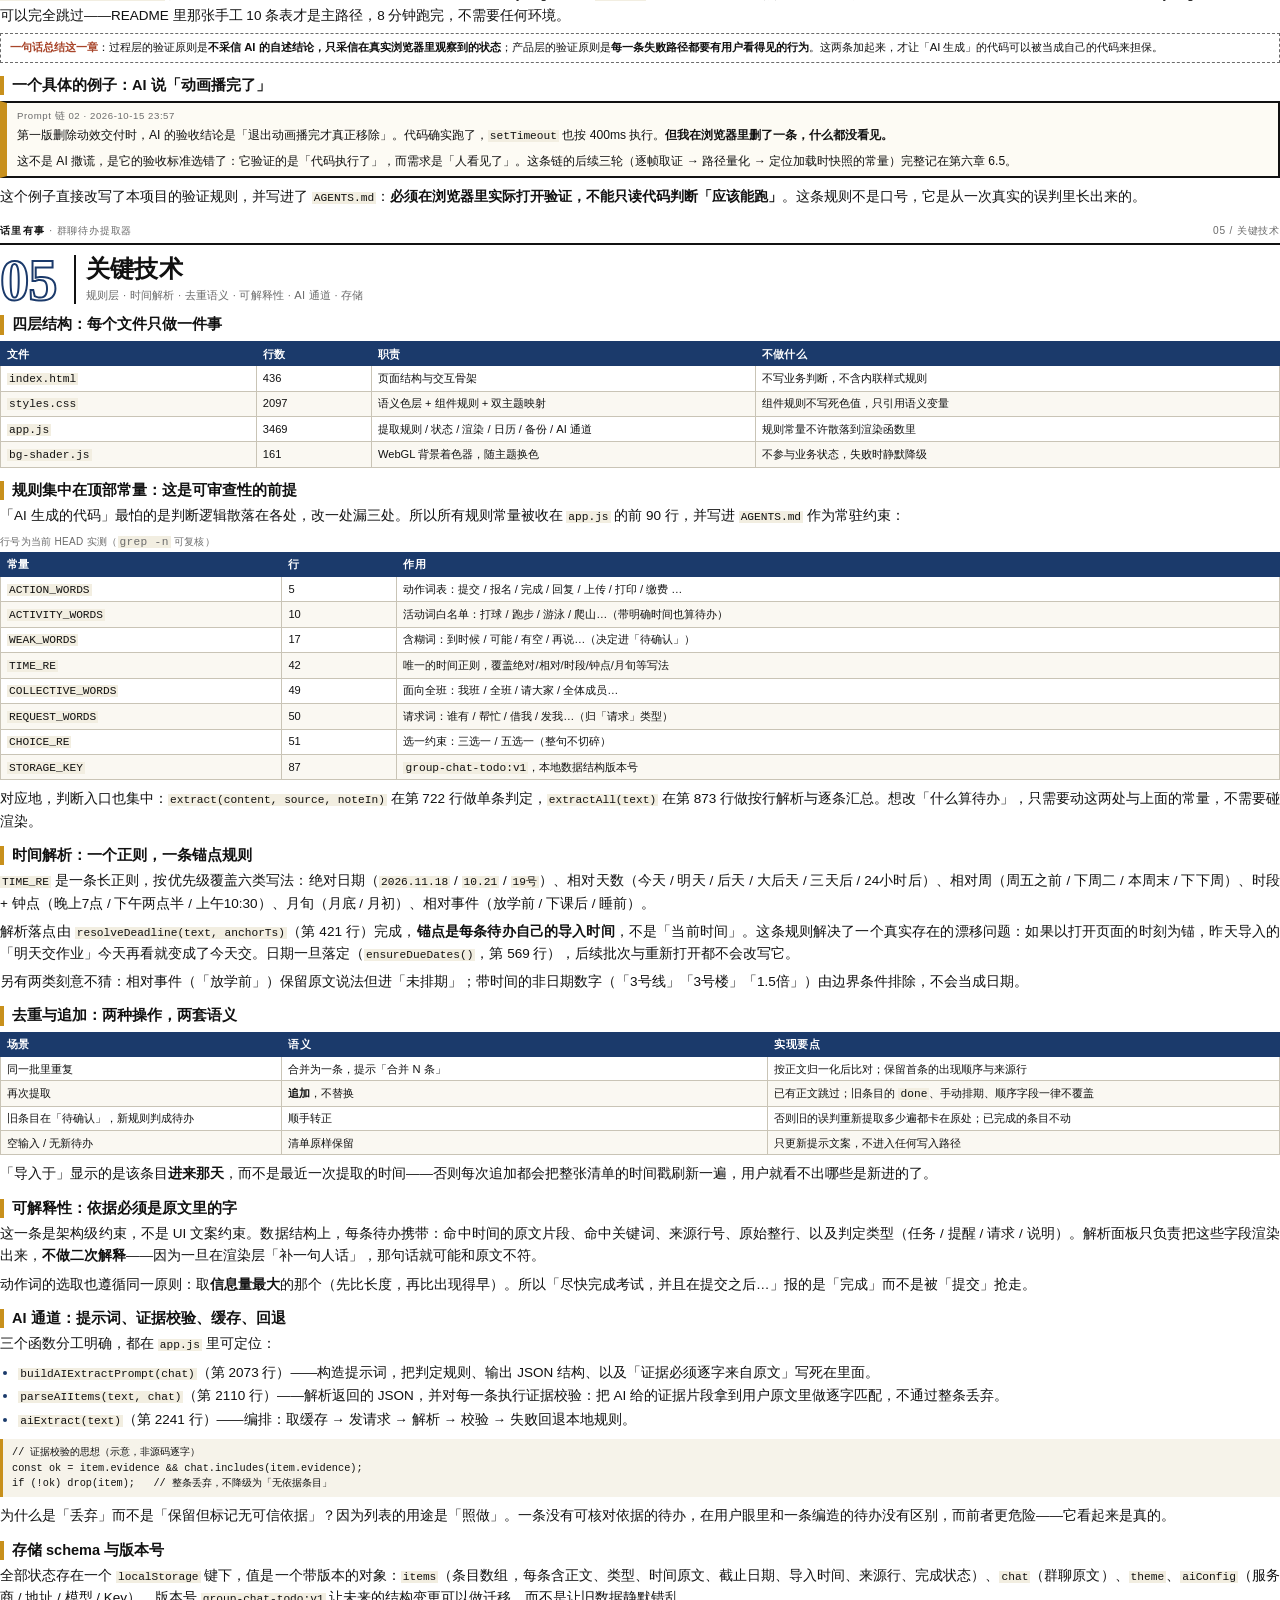
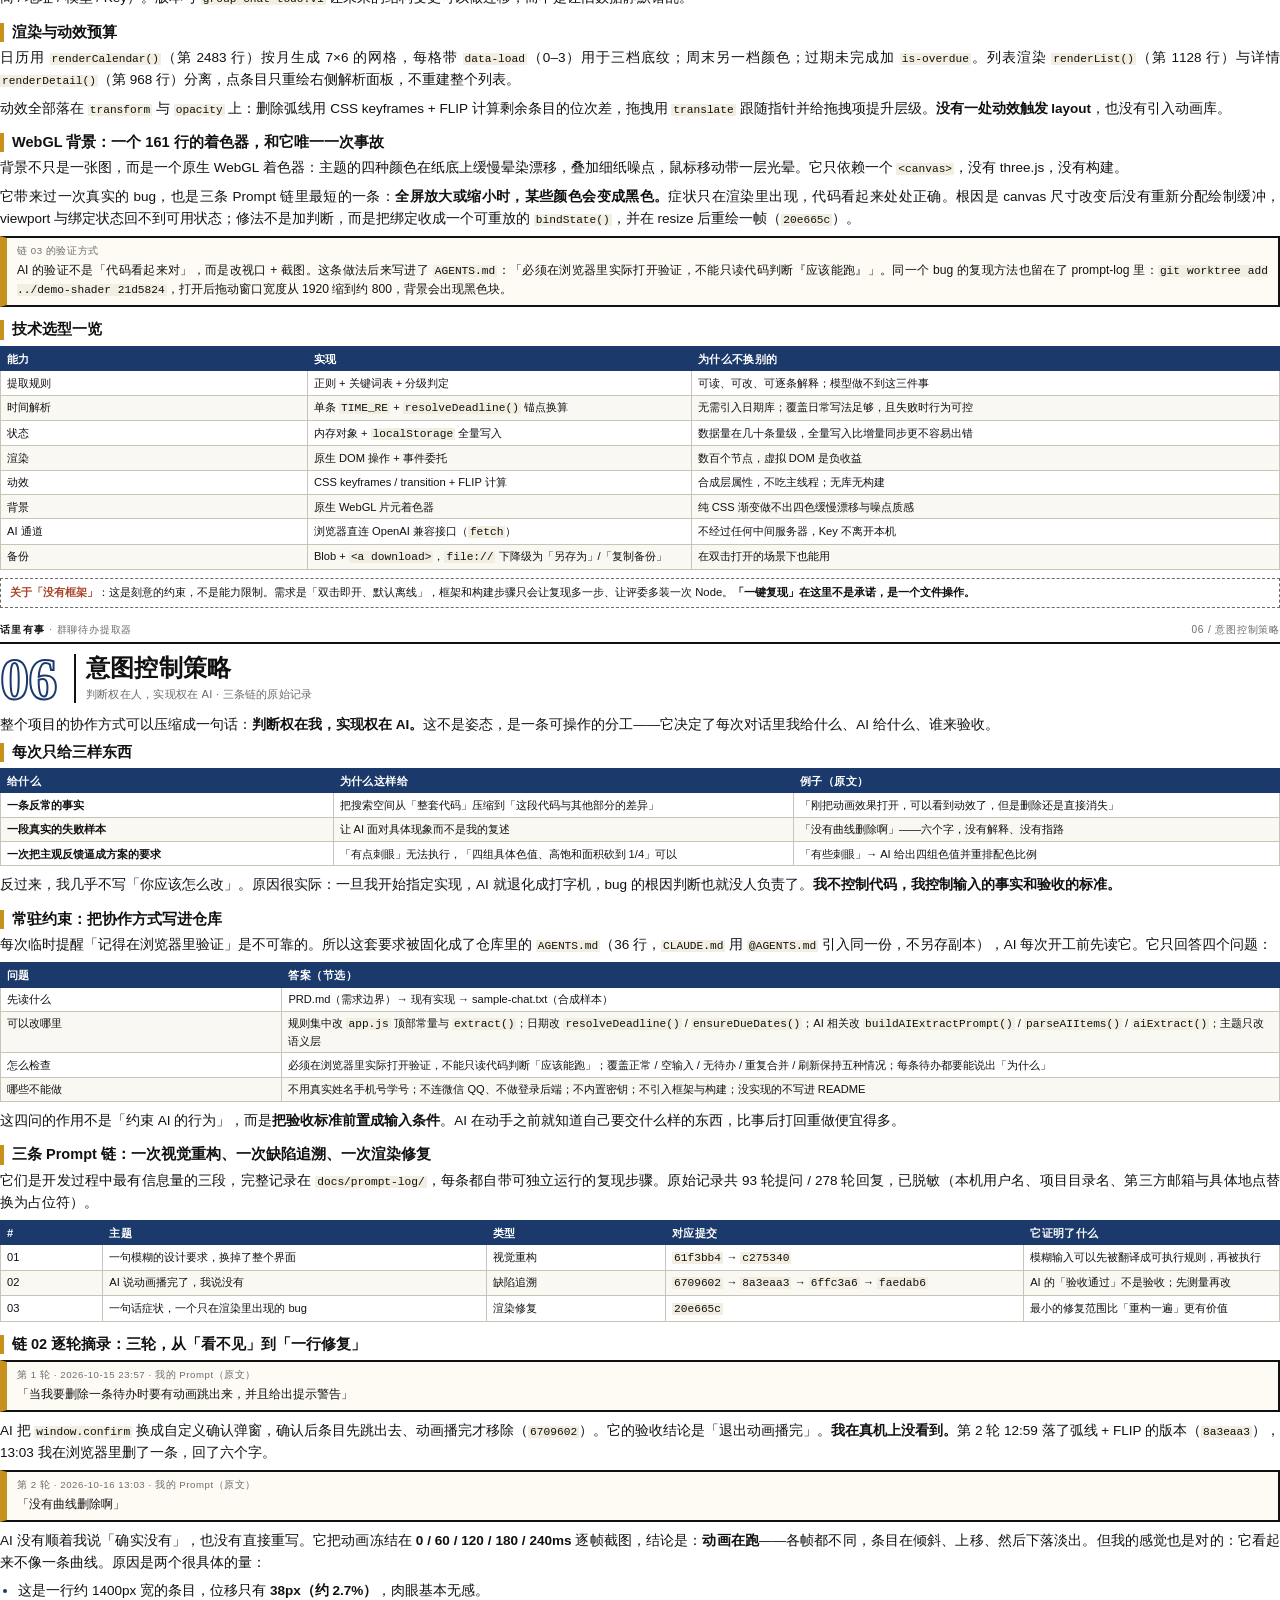
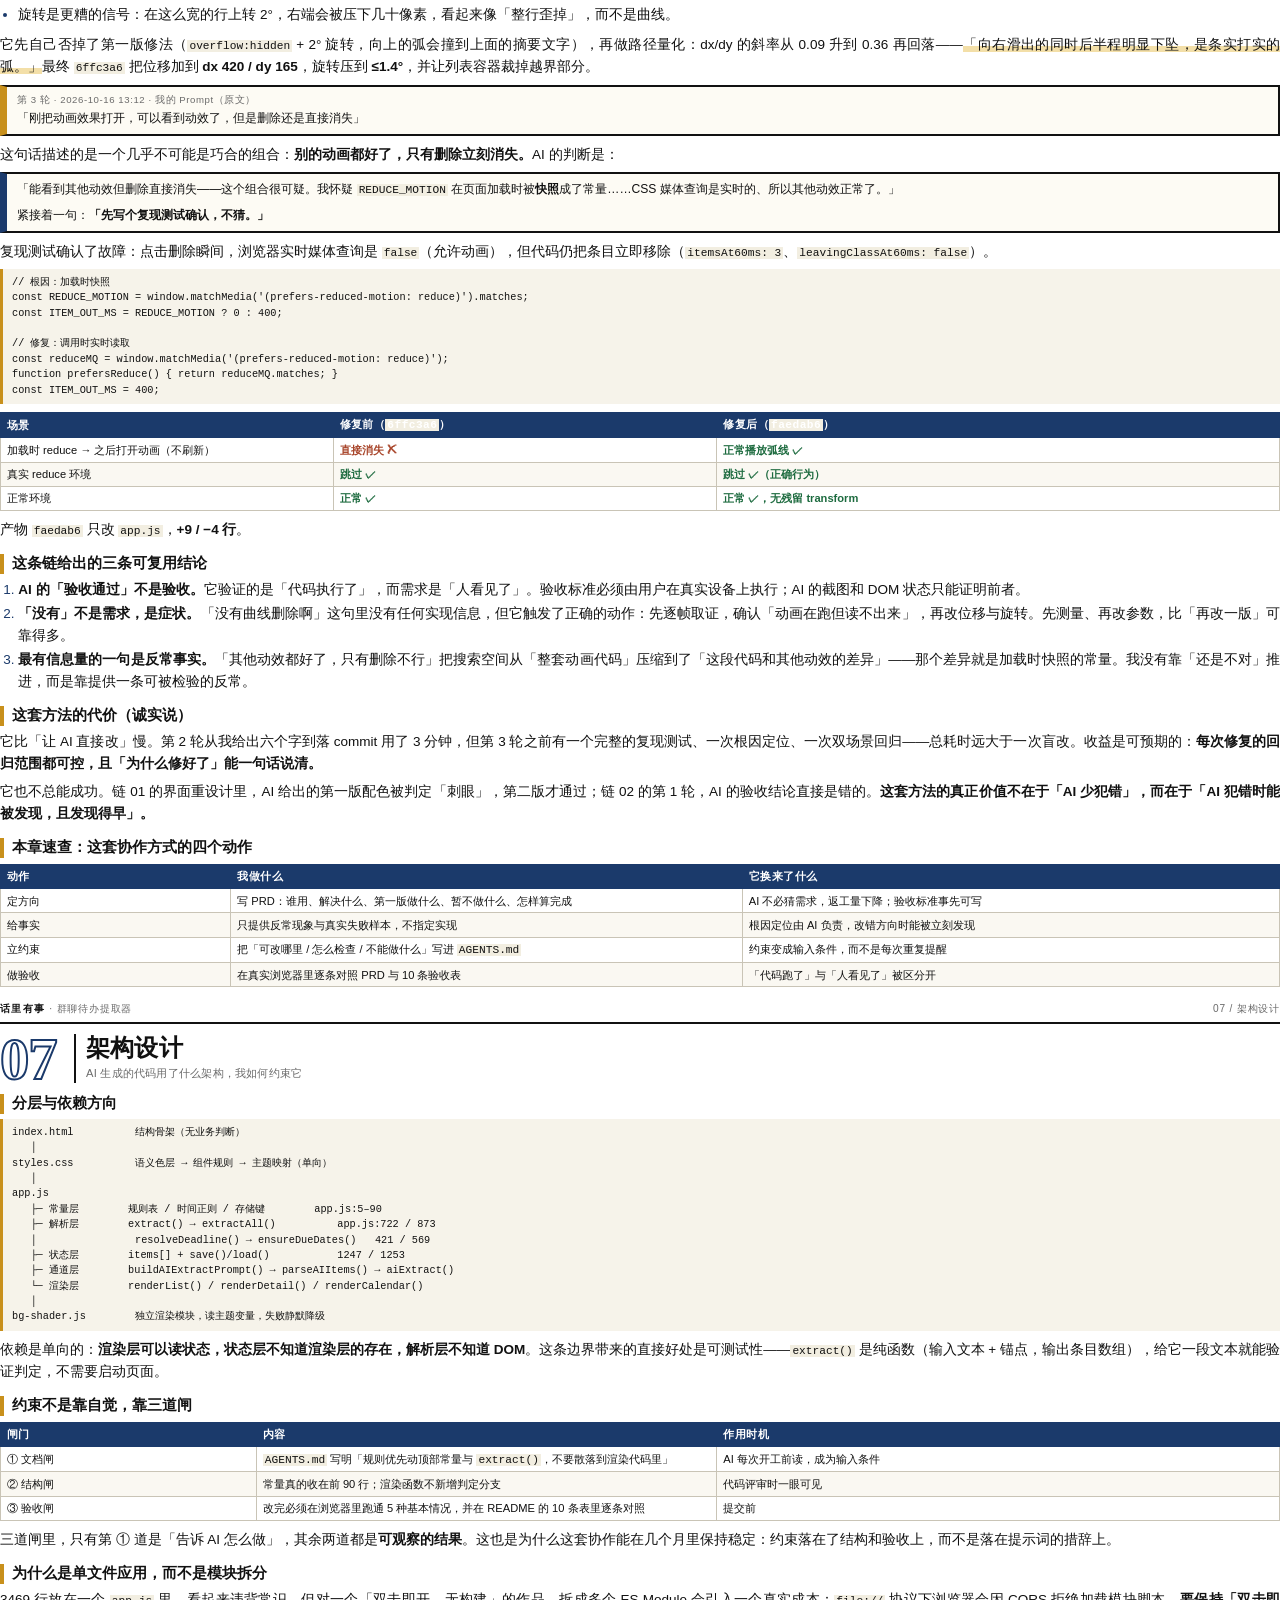
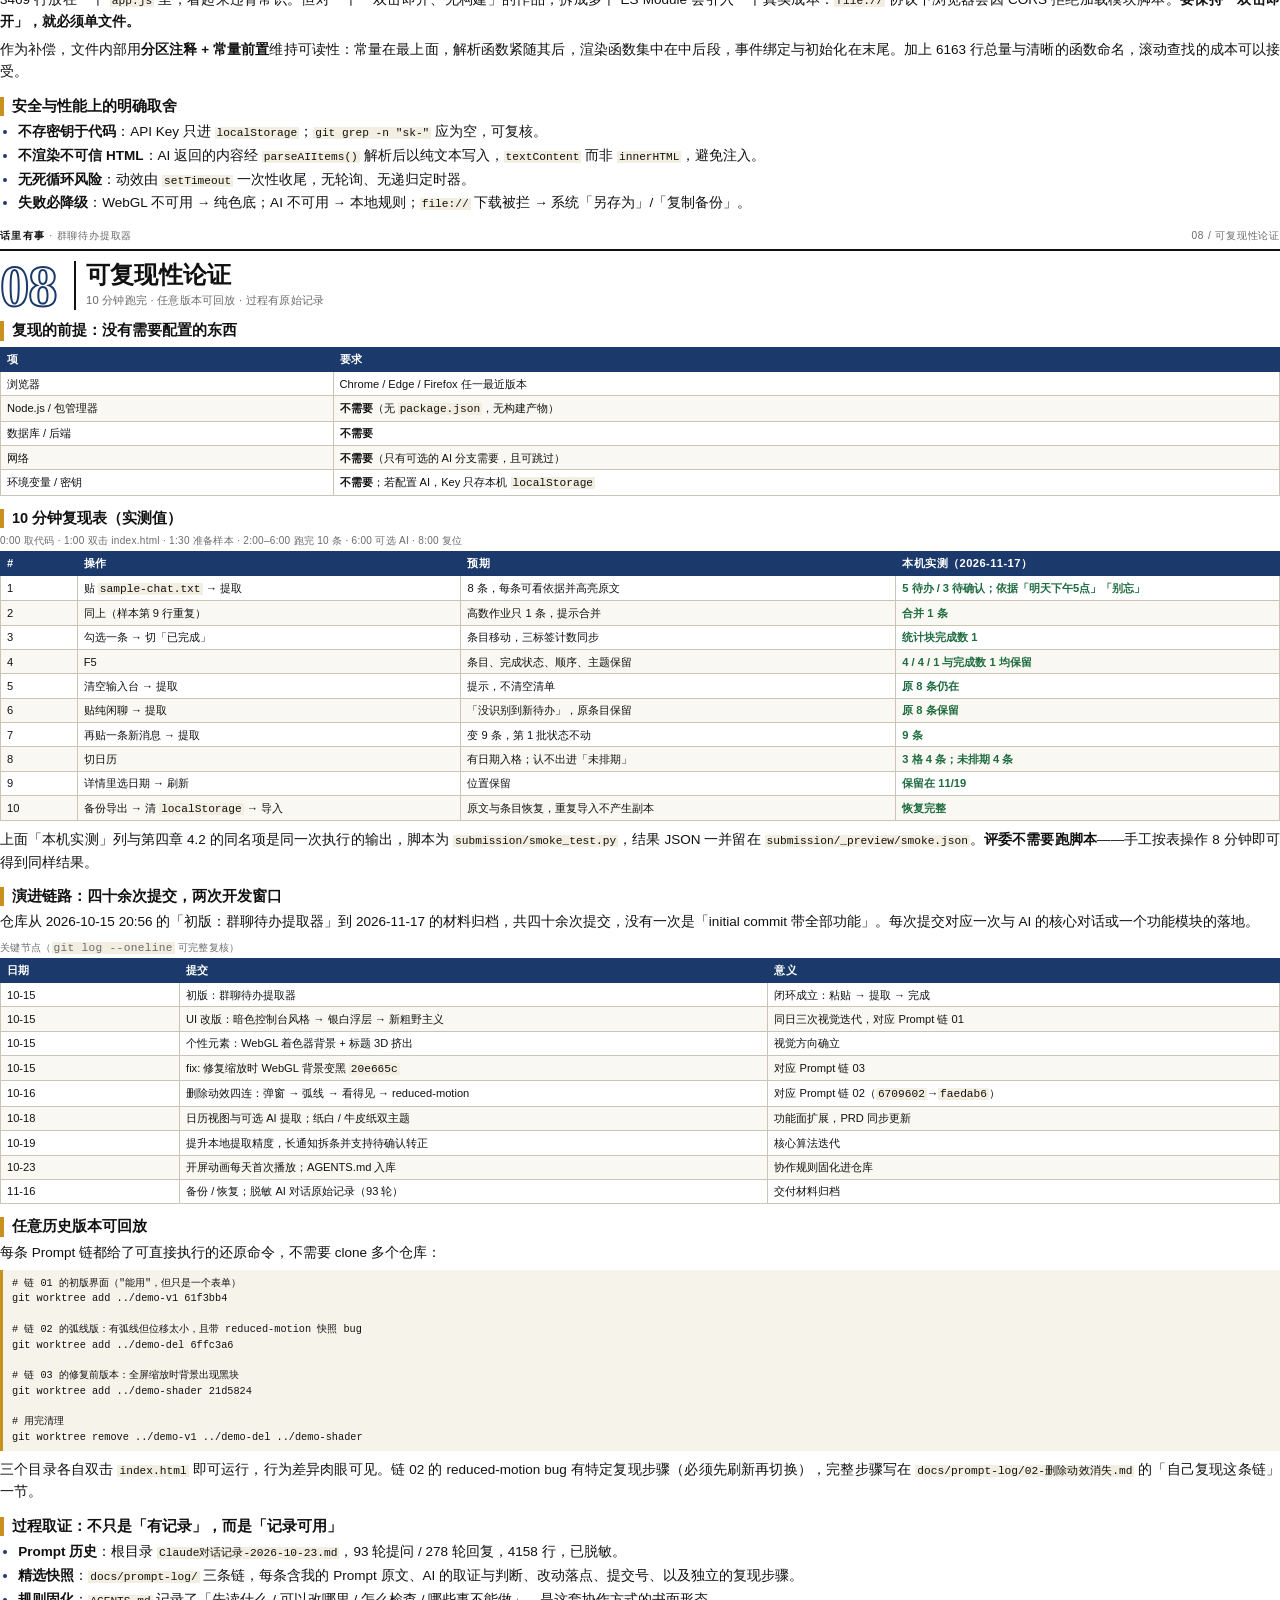
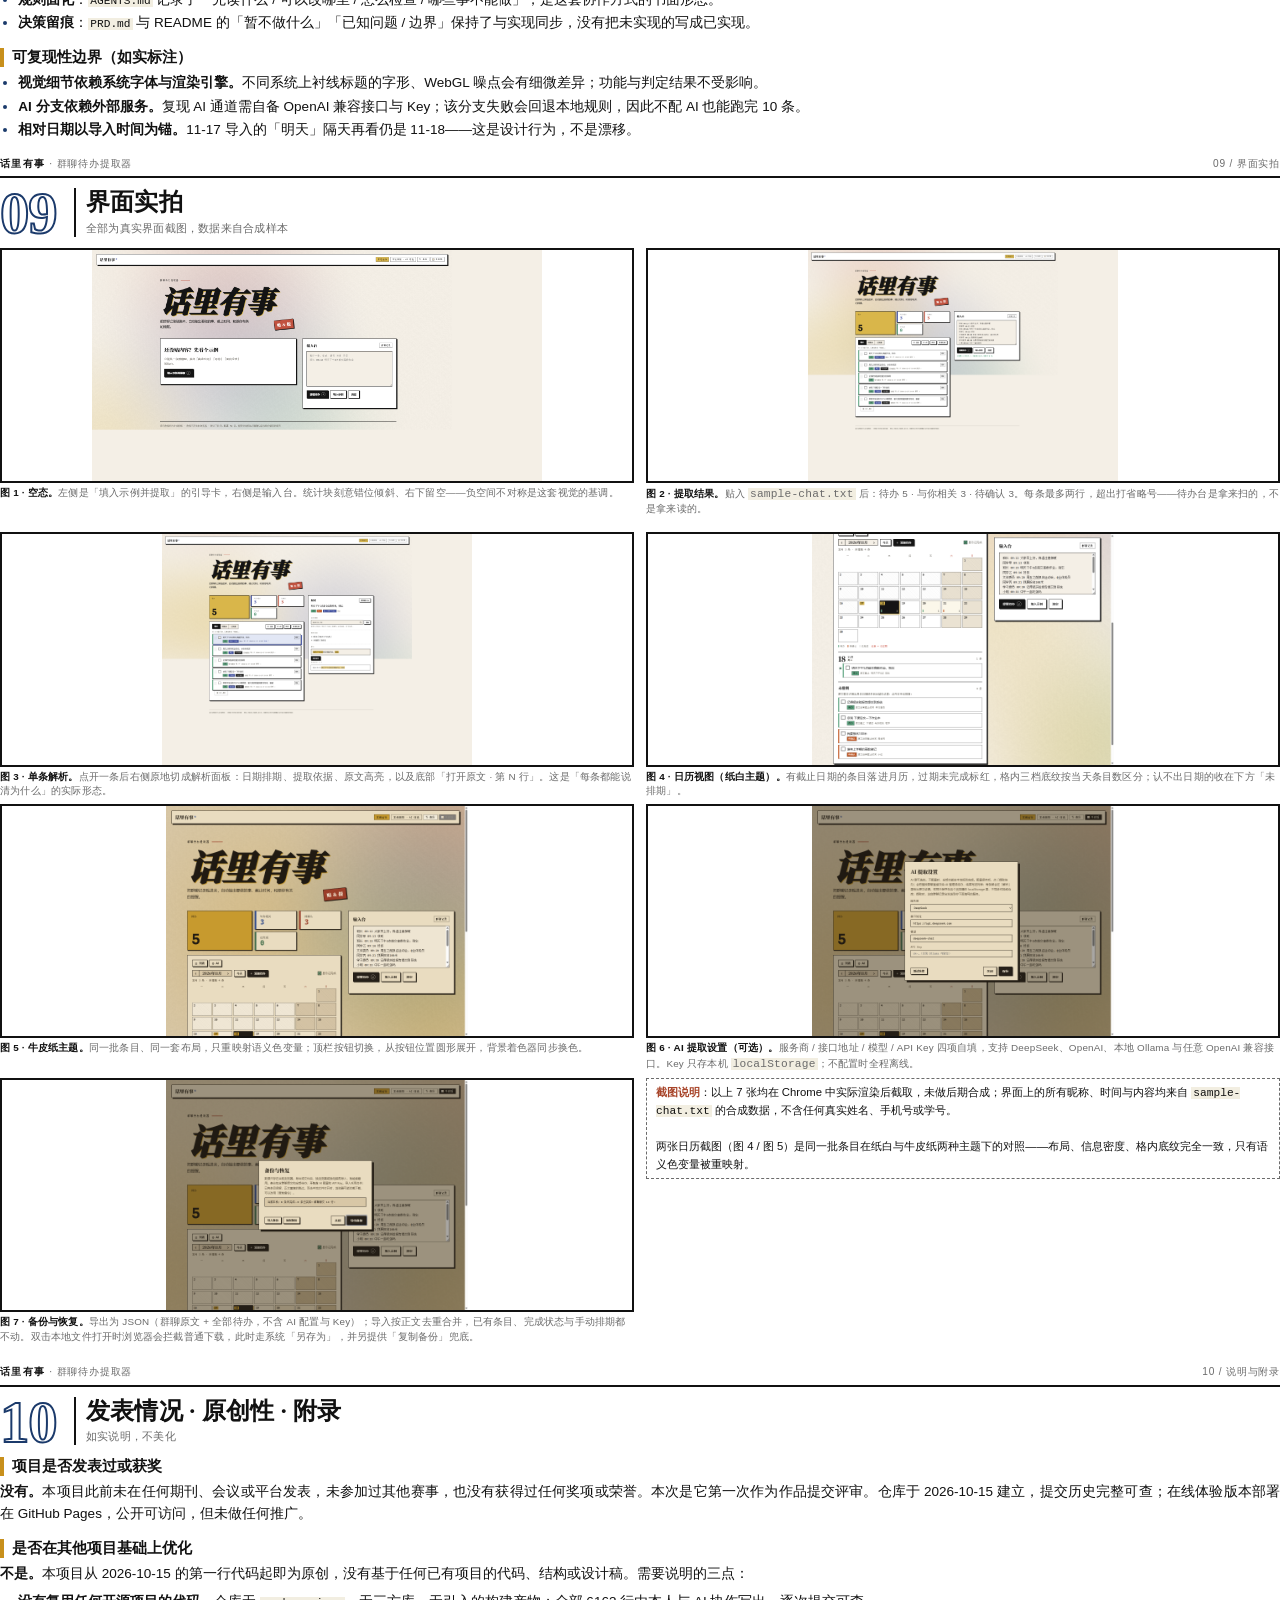
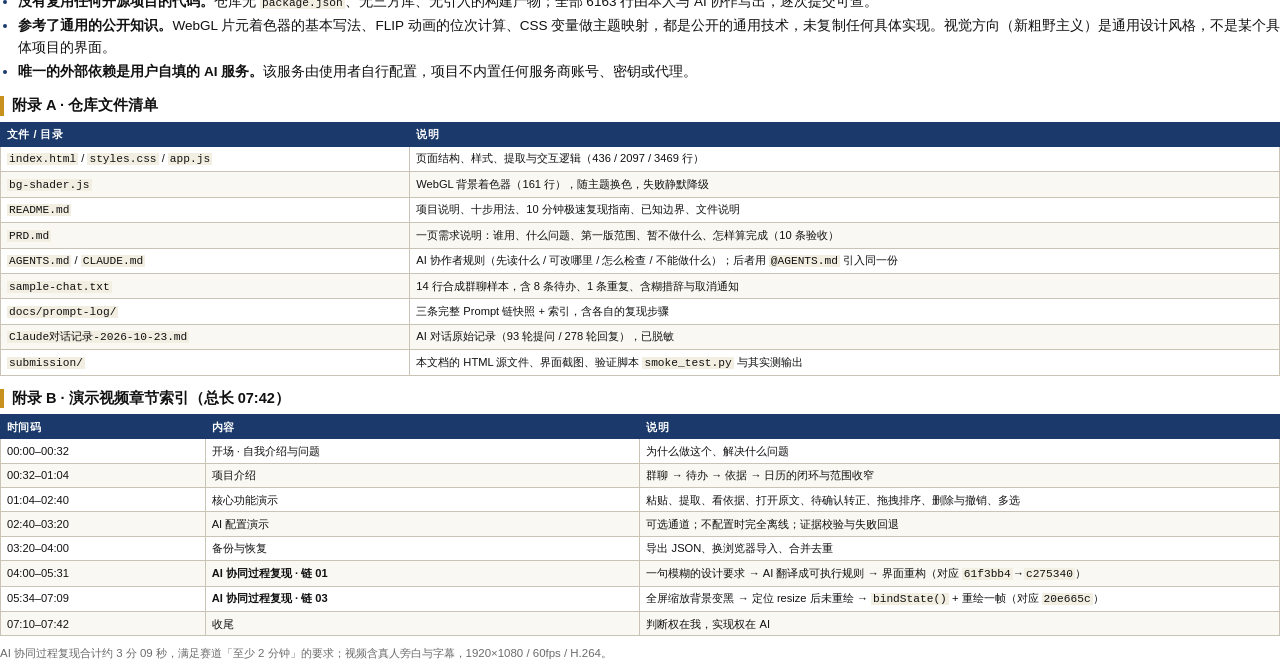
==== commit 7f5cf9ef: "docs: 提交数改用不随归档漂移的表述 Co-Authored-By: Claude <noreply@anthropic.com>" ====
--- a/submission/作品介绍文档.html
+++ b/submission/作品介绍文档.html
@@ -235,7 +235,7 @@
 
   <ul class="links">
     <li><b>作者</b>黄树睿 · 大数据二班</li>
-    <li><b>作品仓库</b>github.com/yanyun340/group-chat-todo（Public，41 次提交）</li>
+    <li><b>作品仓库</b>github.com/yanyun340/group-chat-todo（Public，四十余次提交）</li>
     <li><b>在线体验</b>yanyun340.github.io/group-chat-todo/</li>
     <li><b>演示视频</b>7 分 42 秒 / MP4 / 1920×1080 / 含 3 分 09 秒 AI 协同过程复现（公开平台链接见提交表单第 7 项）</li>
     <li><b>开源许可</b>源码随仓库公开，供评审复现</li>
@@ -257,7 +257,7 @@
   </div>
 
   <div class="grid g4" style="margin-bottom:12px">
-    <div class="card"><span class="k">GIT 提交</span><span class="v">41</span><p>2026-10-15 → 11-17，逐功能落地</p></div>
+    <div class="card"><span class="k">GIT 提交</span><span class="v">40<small>+</small></span><p>2026-10-15 → 11-17，逐功能落地</p></div>
     <div class="card"><span class="k">手写代码</span><span class="v">6163<small> 行</small></span><p>0 框架 · 0 依赖 · 0 构建步骤</p></div>
     <div class="card"><span class="k">样本提取</span><span class="v">8<small> 条</small></span><p>5 待办 / 3 待确认，1 条重复已合并</p></div>
     <div class="card"><span class="k">AI 协作</span><span class="v">93<small> 轮</small></span><p>取 3 条完整 Prompt 链做快照</p></div>
@@ -942,8 +942,8 @@
 
   
 
-  <h3>演进链路：41 次提交，两次开发窗口</h3>
-  <p>仓库从 2026-10-15 20:56 的「初版：群聊待办提取器」到 2026-11-17 的材料归档，共 41 次提交，没有一次是「initial commit 带全部功能」。每次提交对应一次与 AI 的核心对话或一个功能模块的落地。</p>
+  <h3>演进链路：四十余次提交，两次开发窗口</h3>
+  <p>仓库从 2026-10-15 20:56 的「初版：群聊待办提取器」到 2026-11-17 的材料归档，共四十余次提交，没有一次是「initial commit 带全部功能」。每次提交对应一次与 AI 的核心对话或一个功能模块的落地。</p>
   <table>
     <caption>关键节点（<code>git log --oneline</code> 可完整复核）</caption>
     <thead><tr><th style="width:14%">日期</th><th style="width:46%">提交</th><th>意义</th></tr></thead>
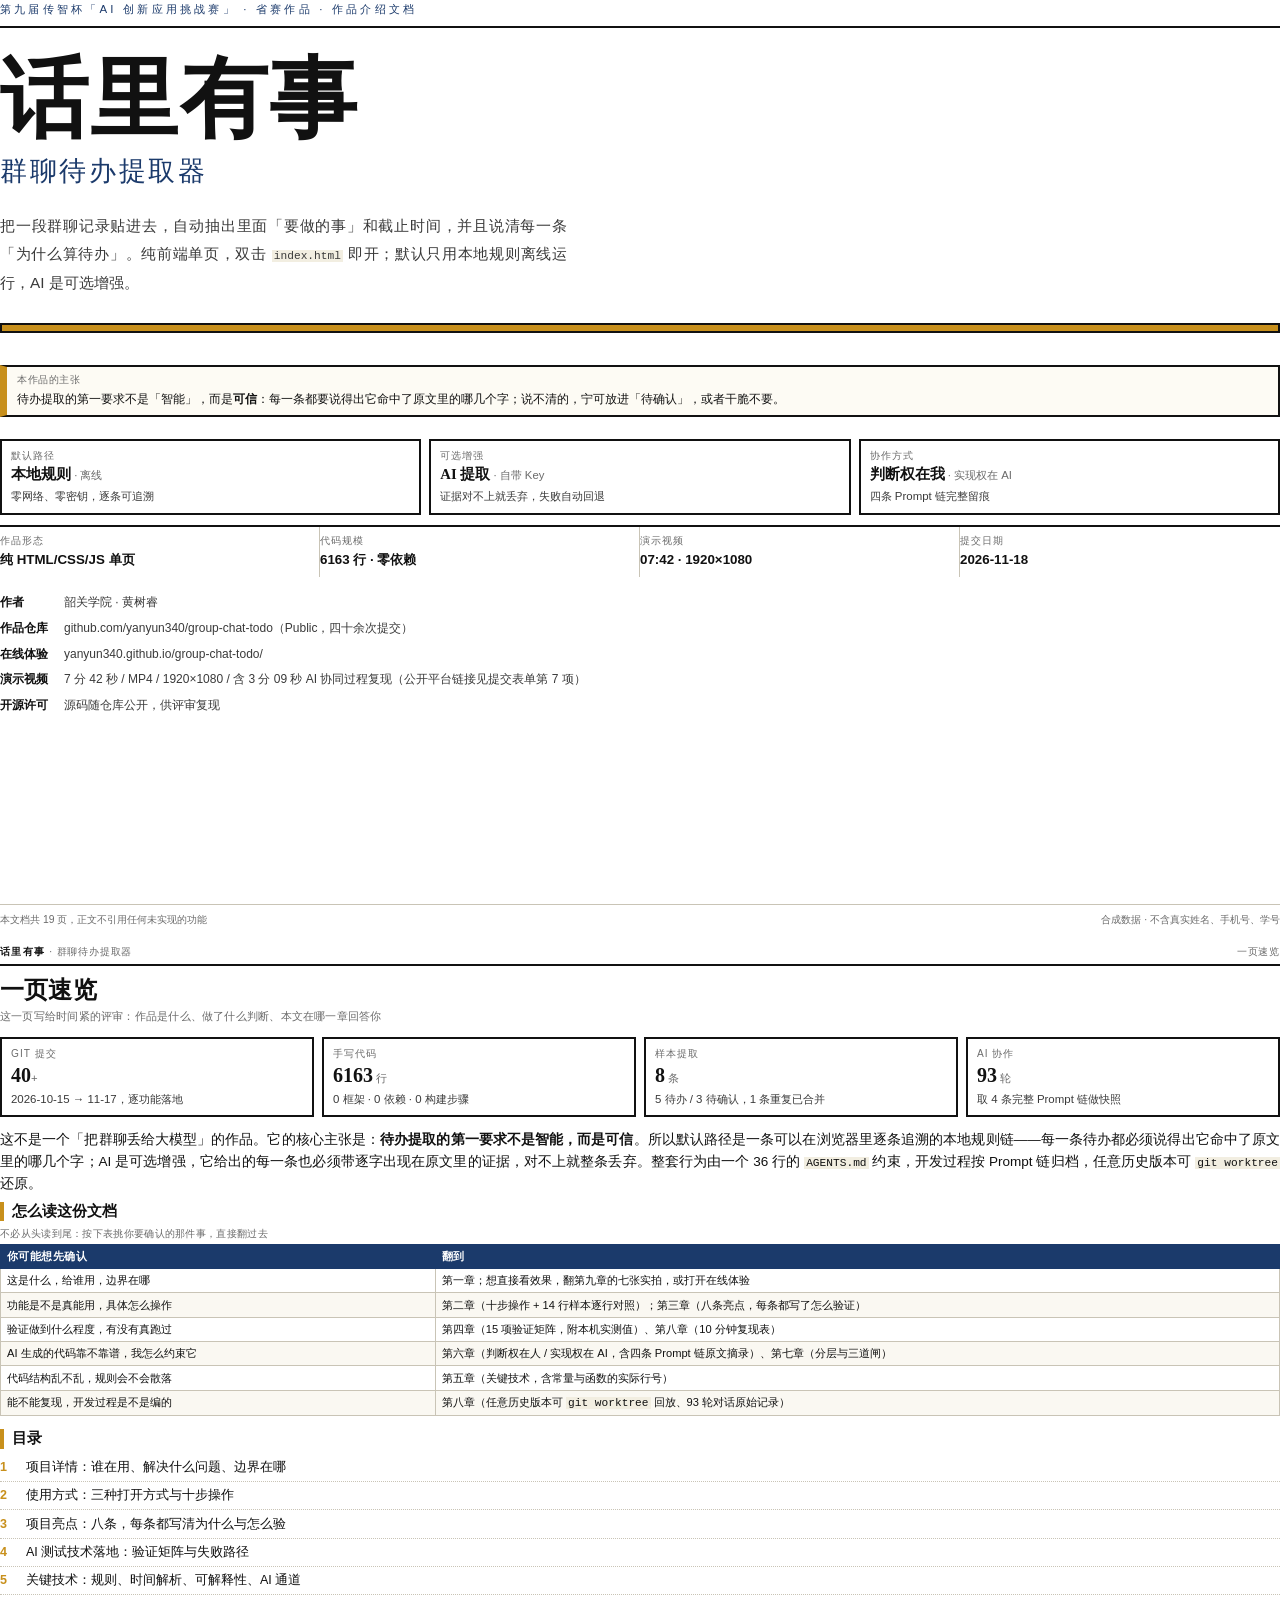
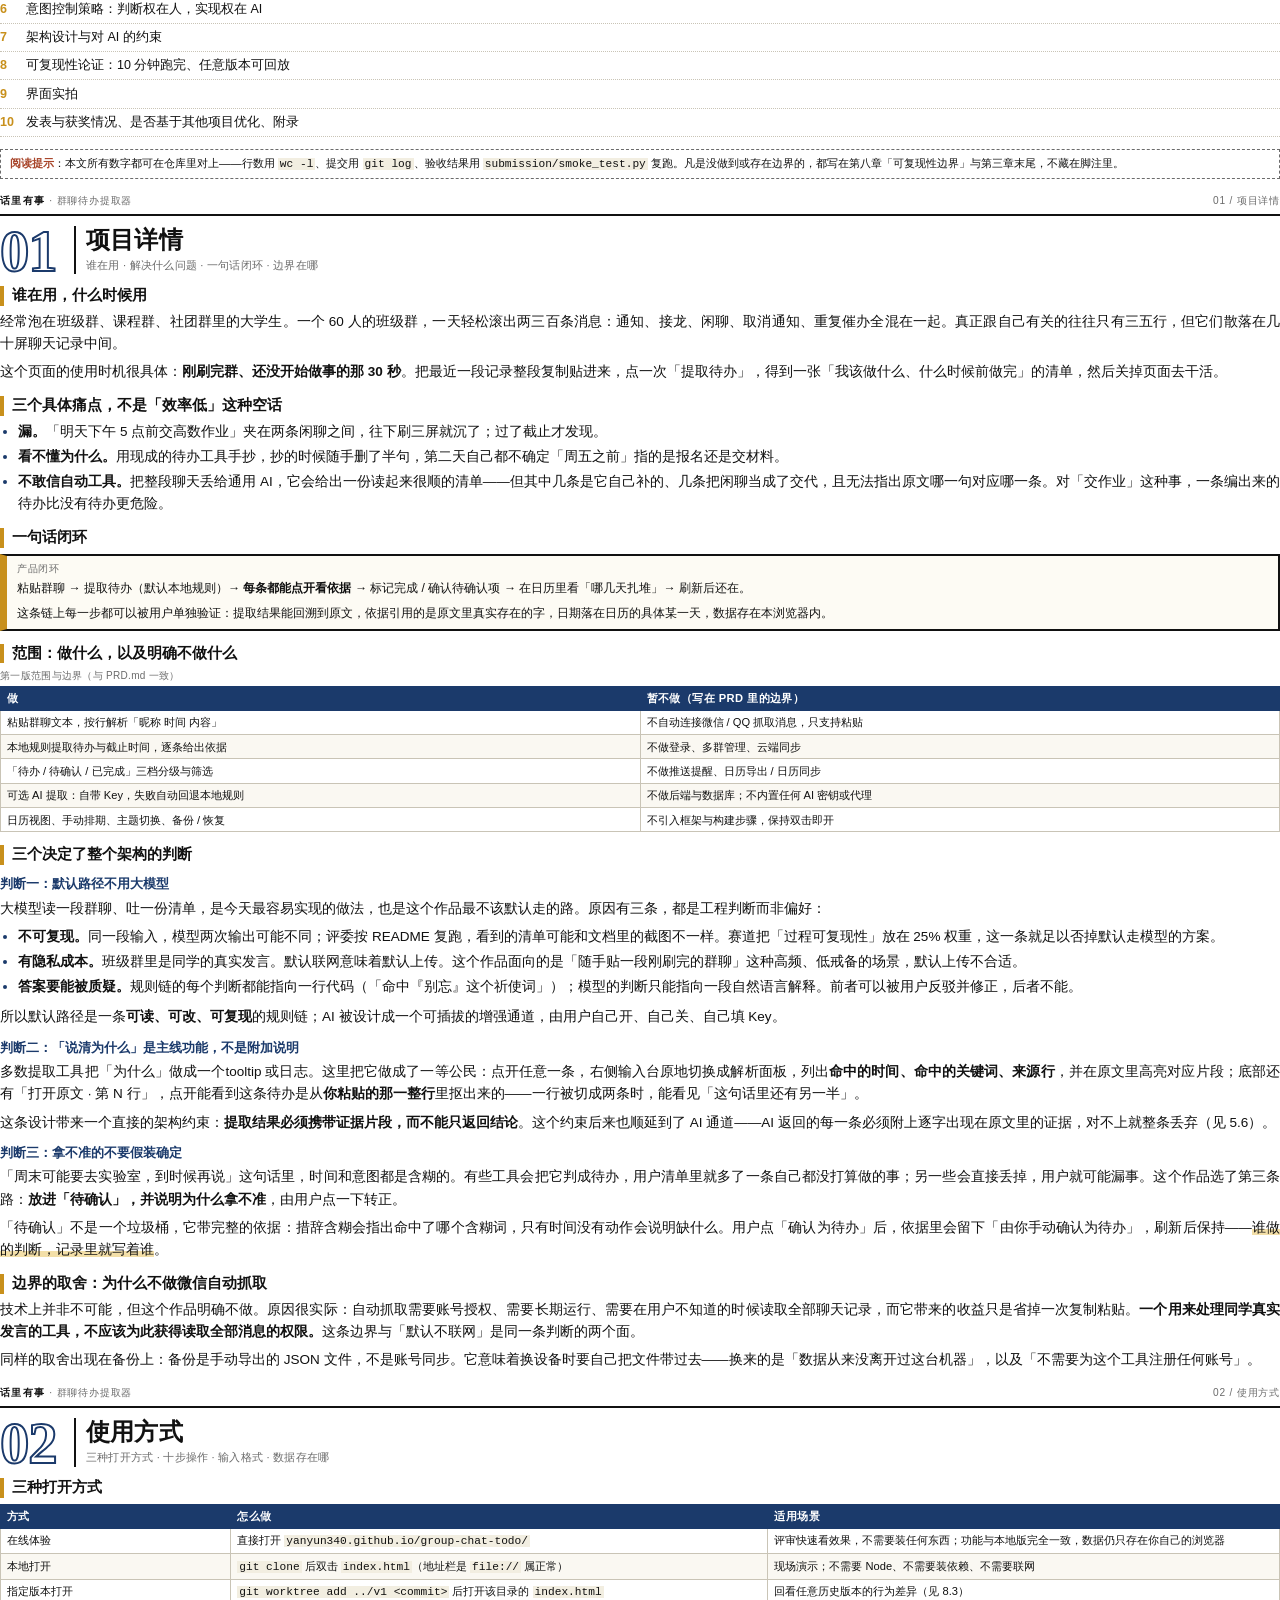
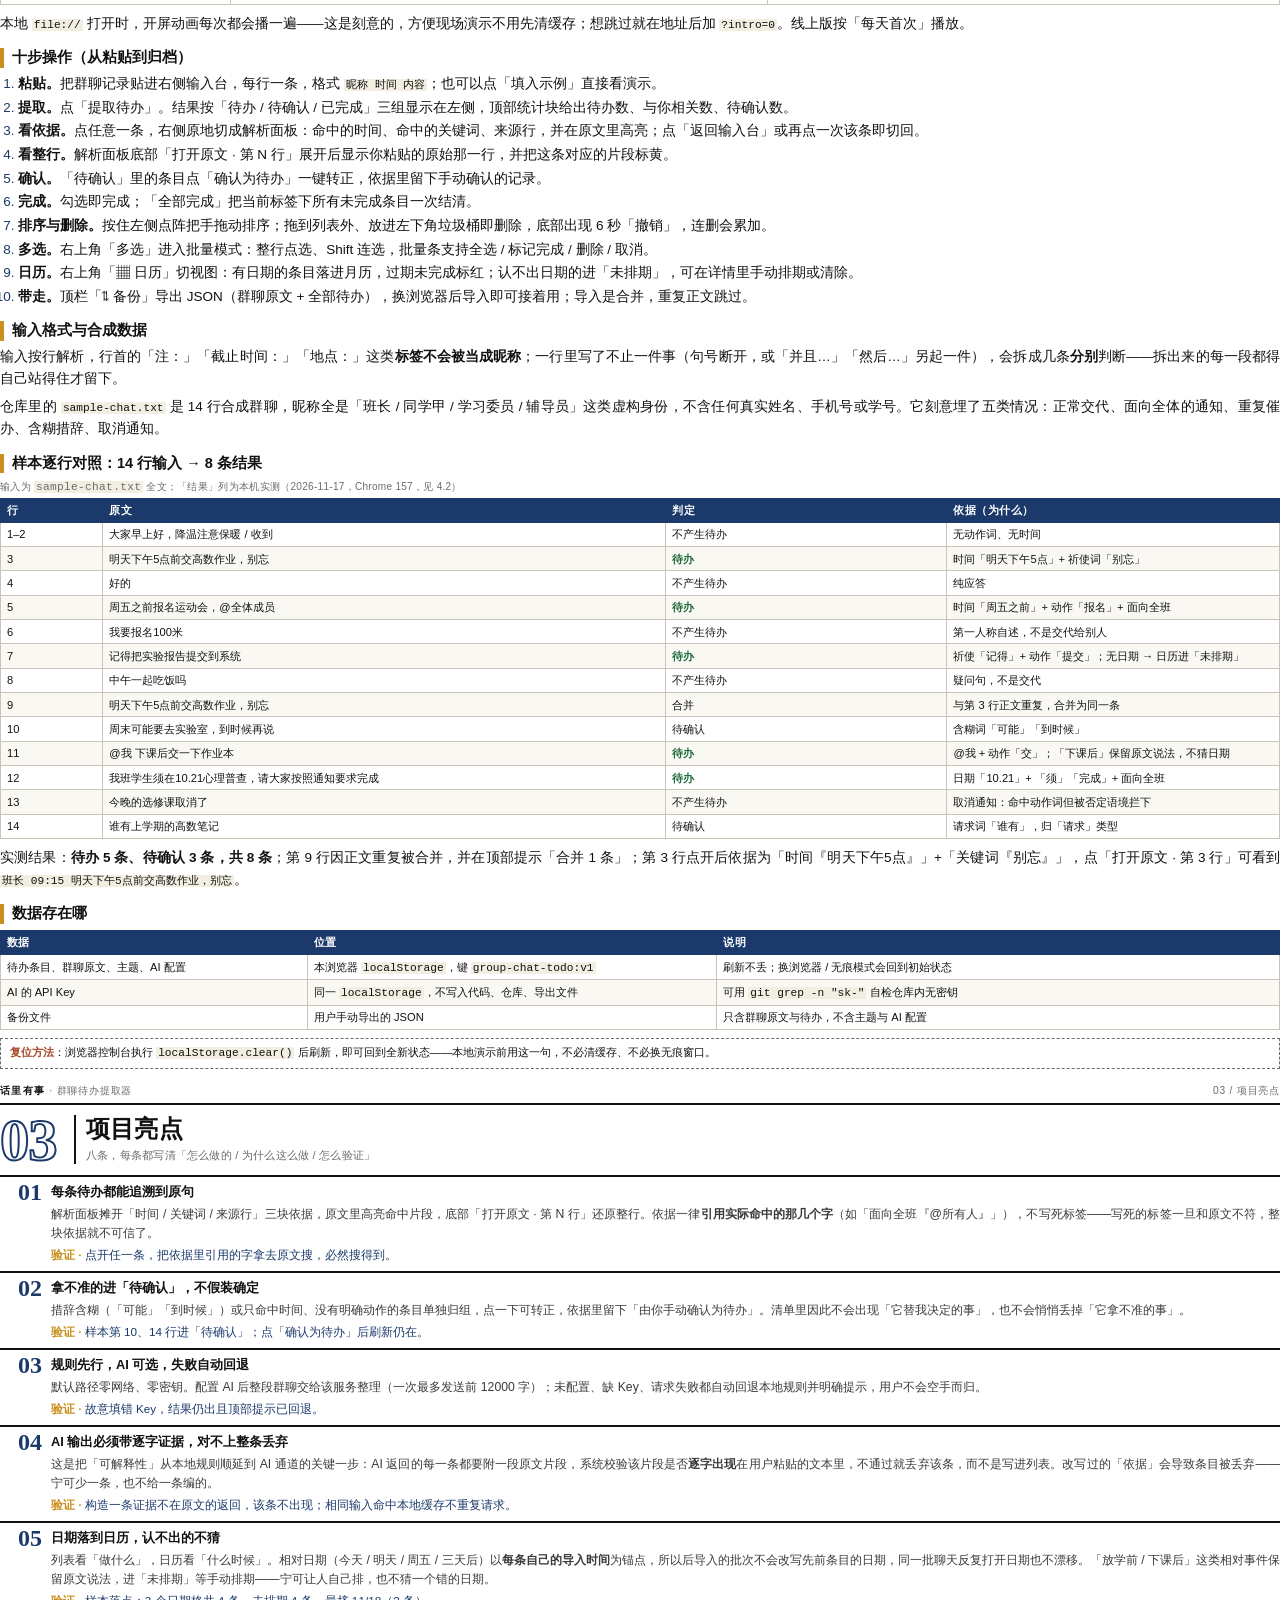
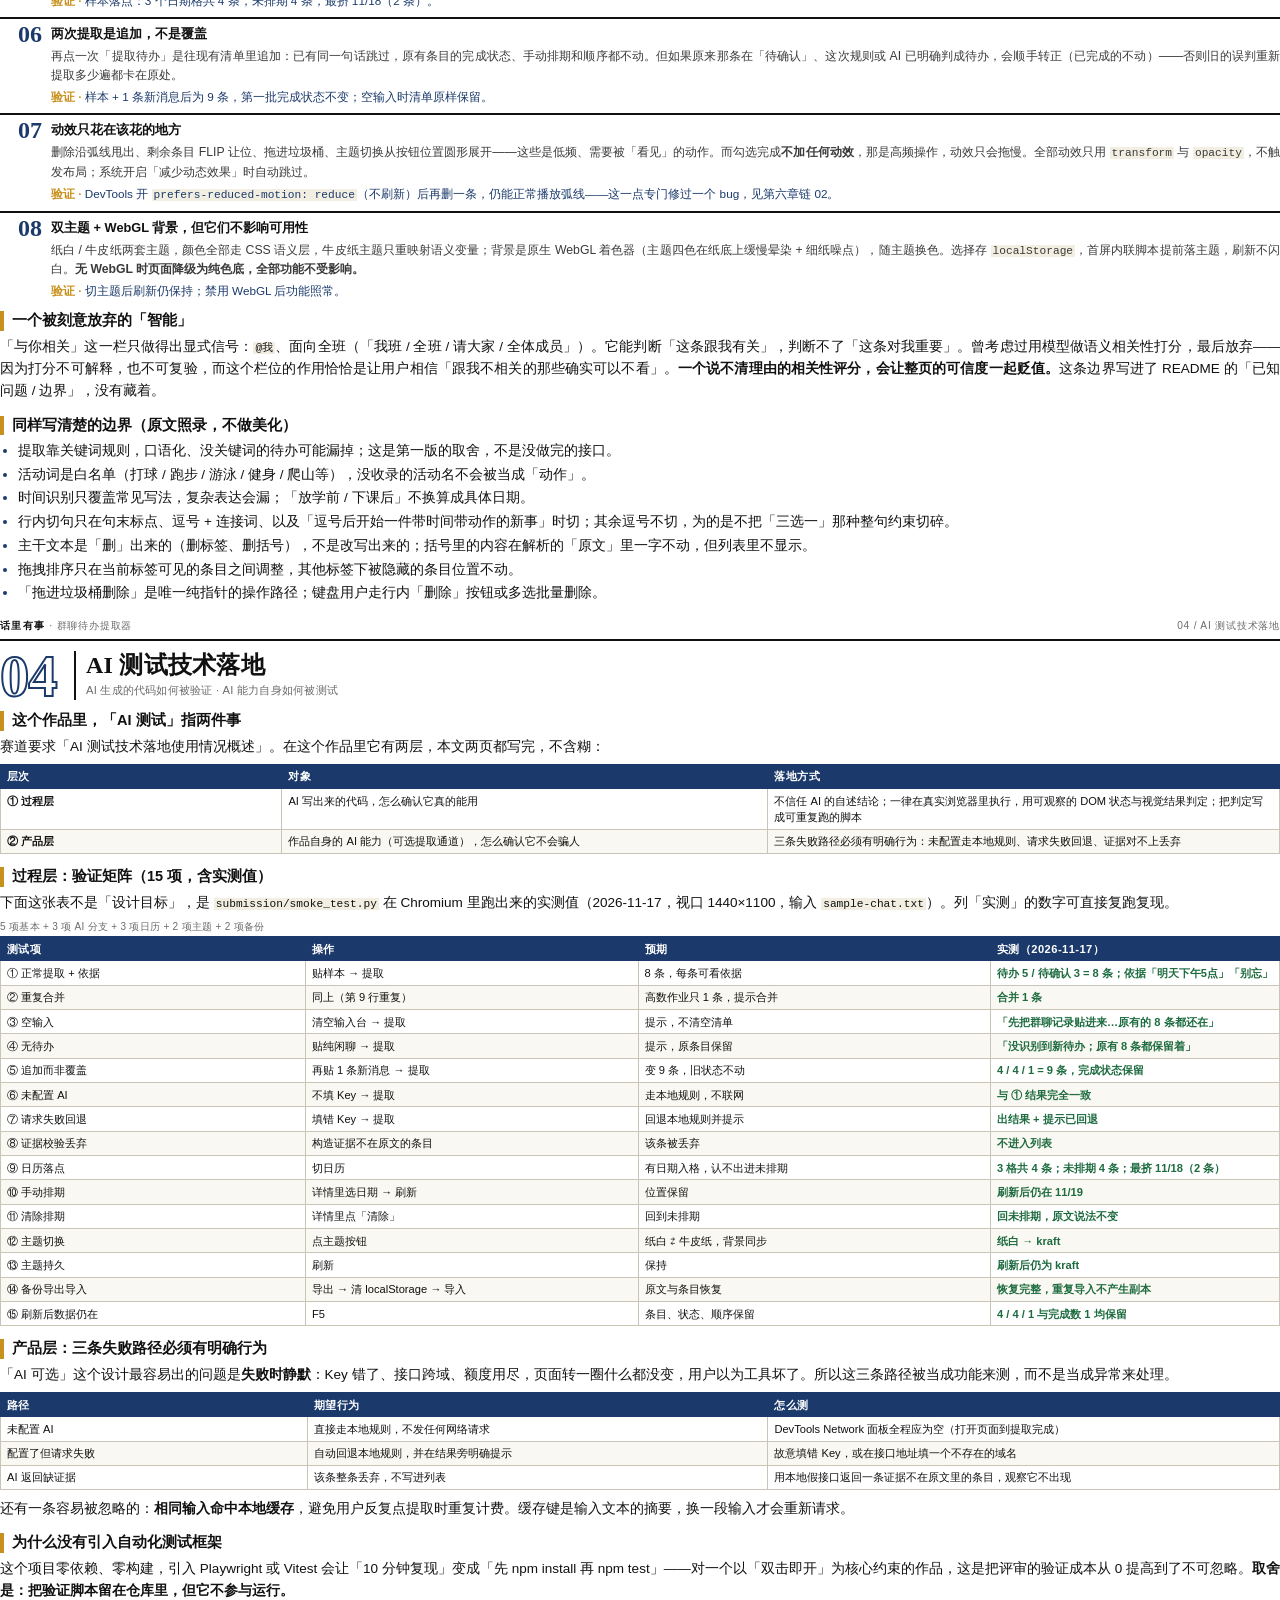
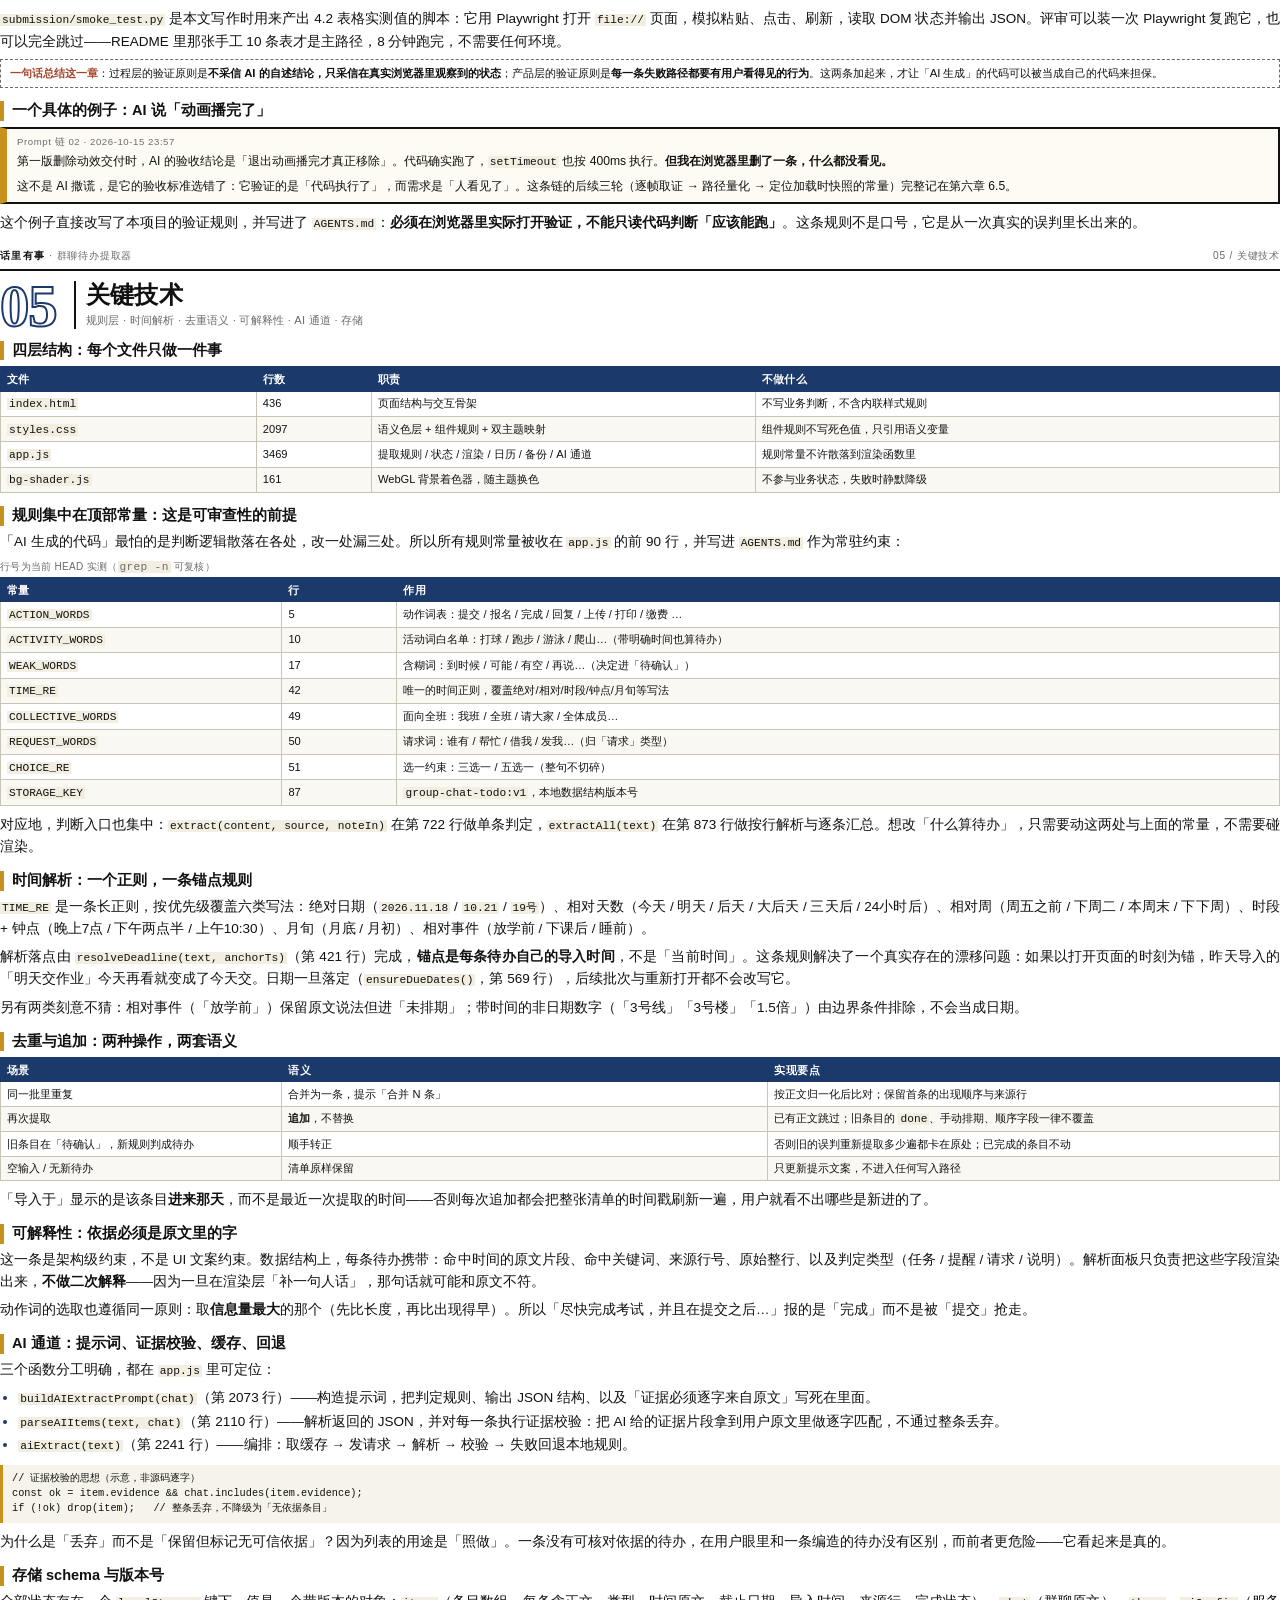
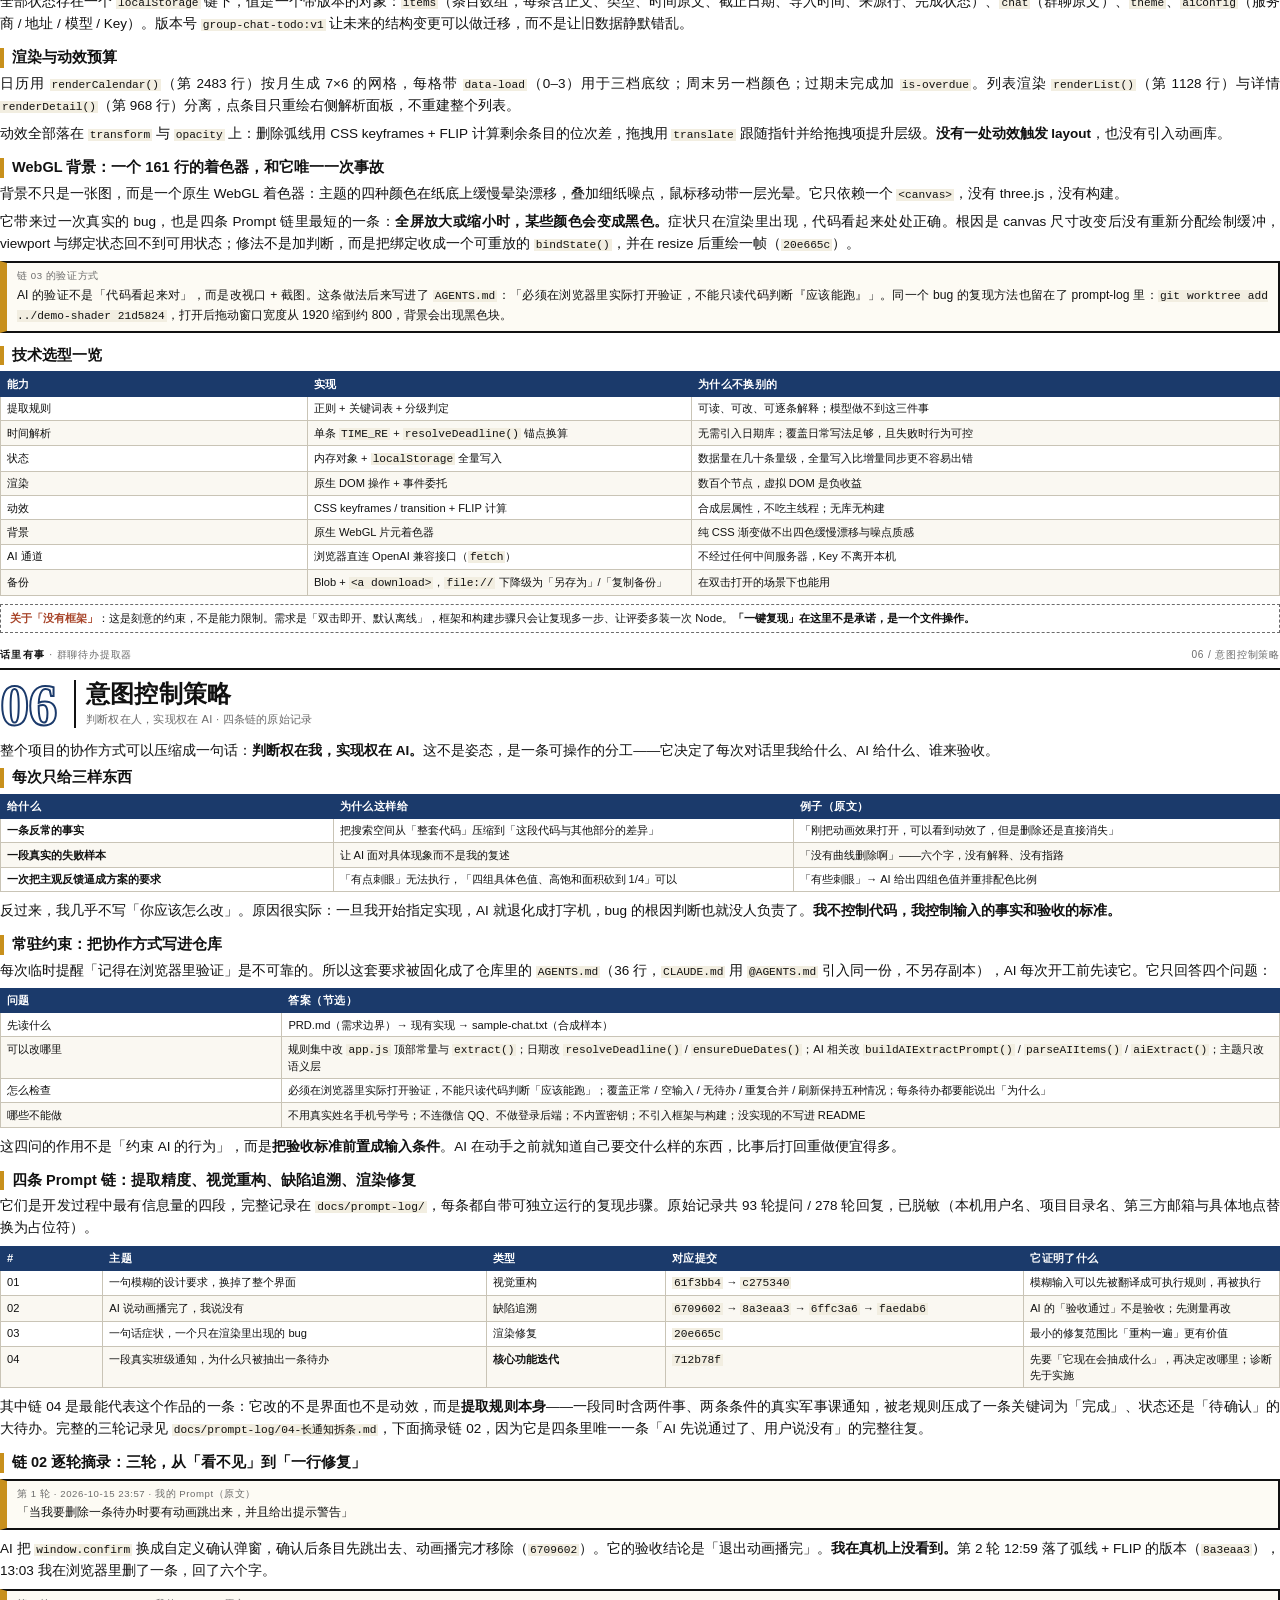
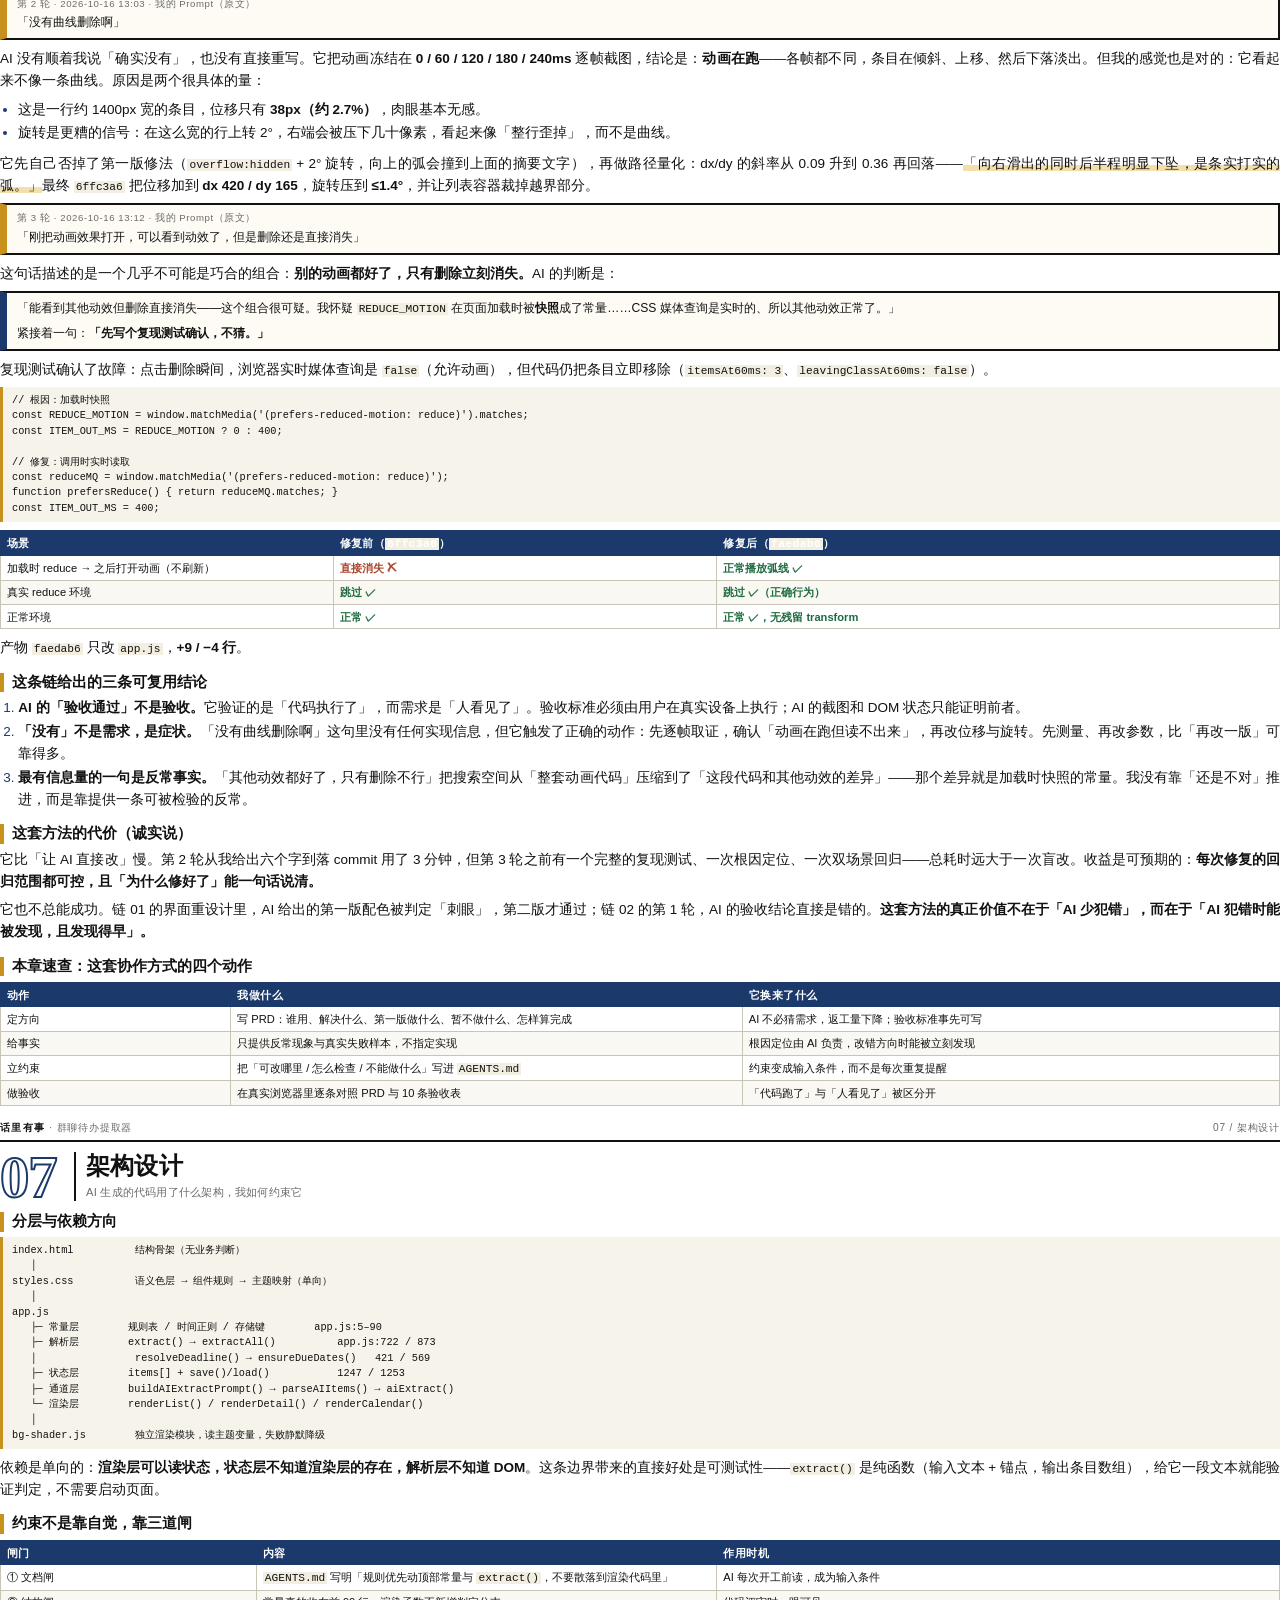
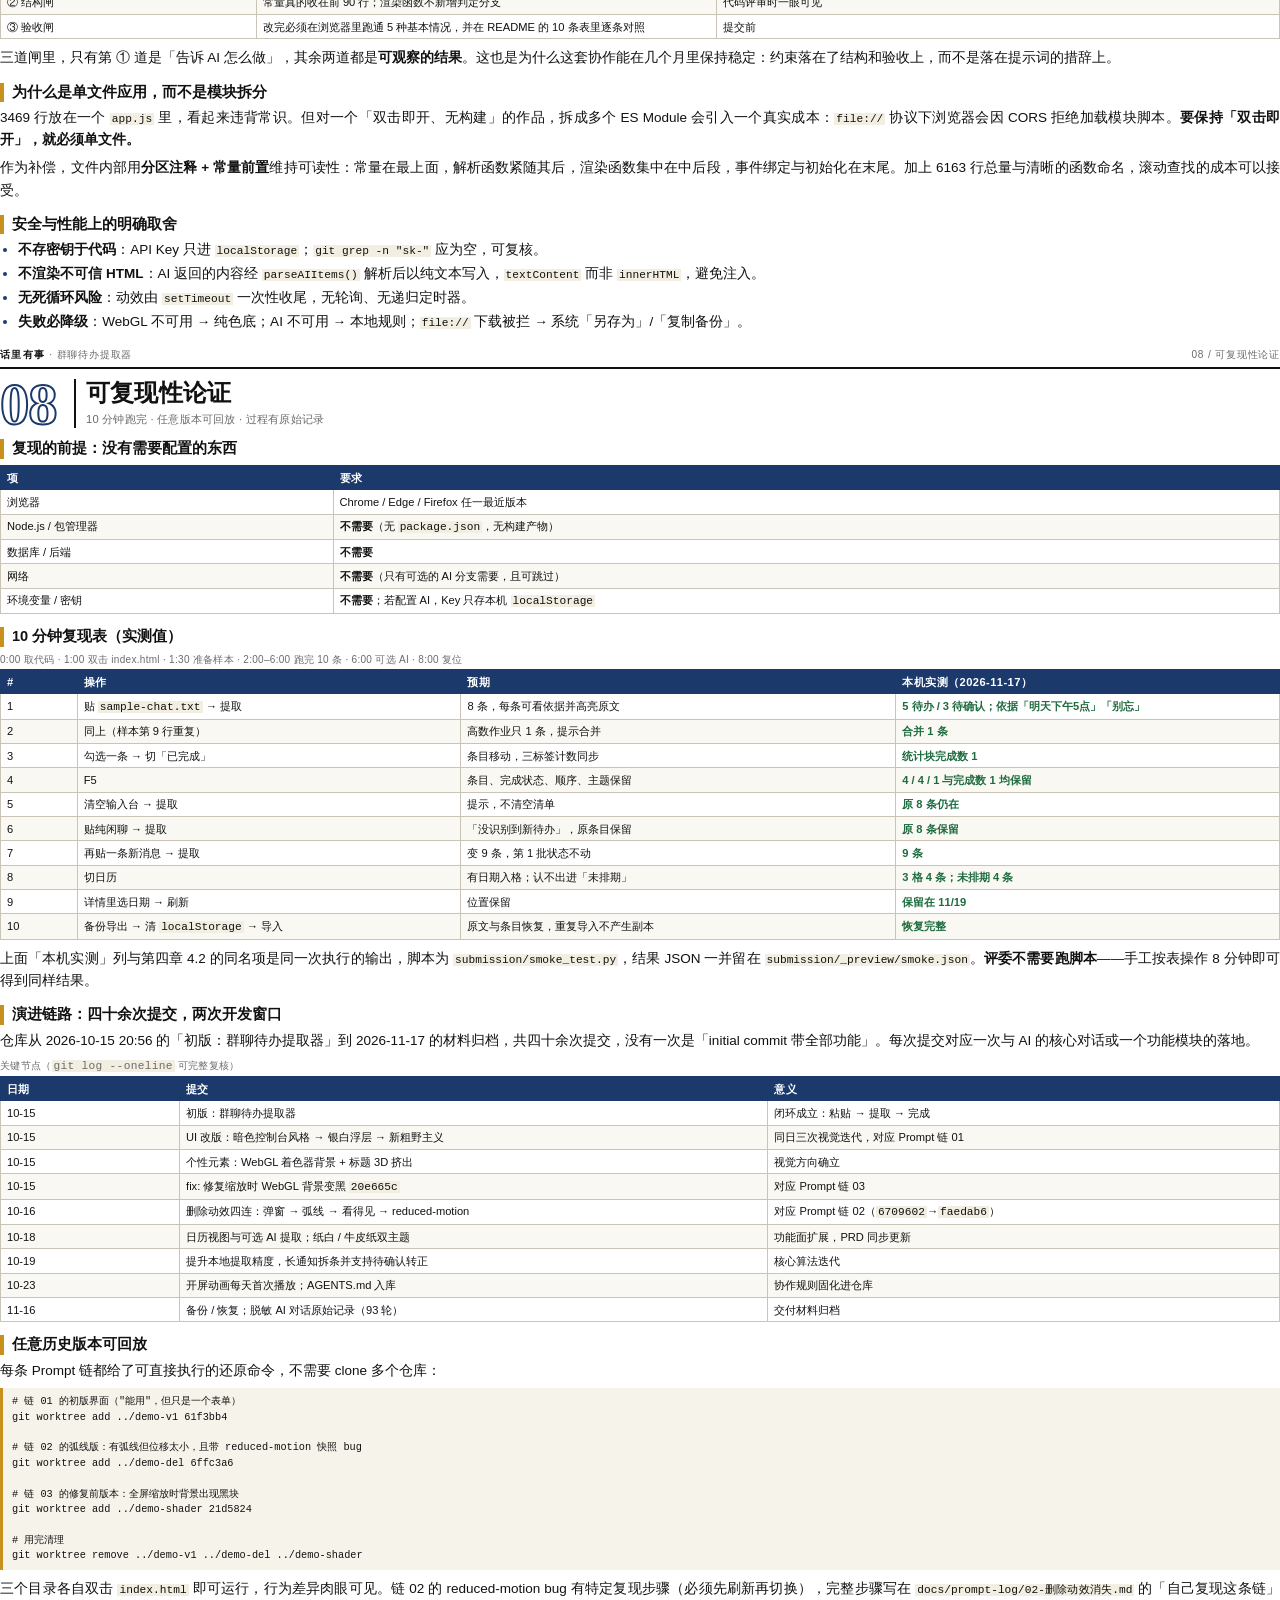
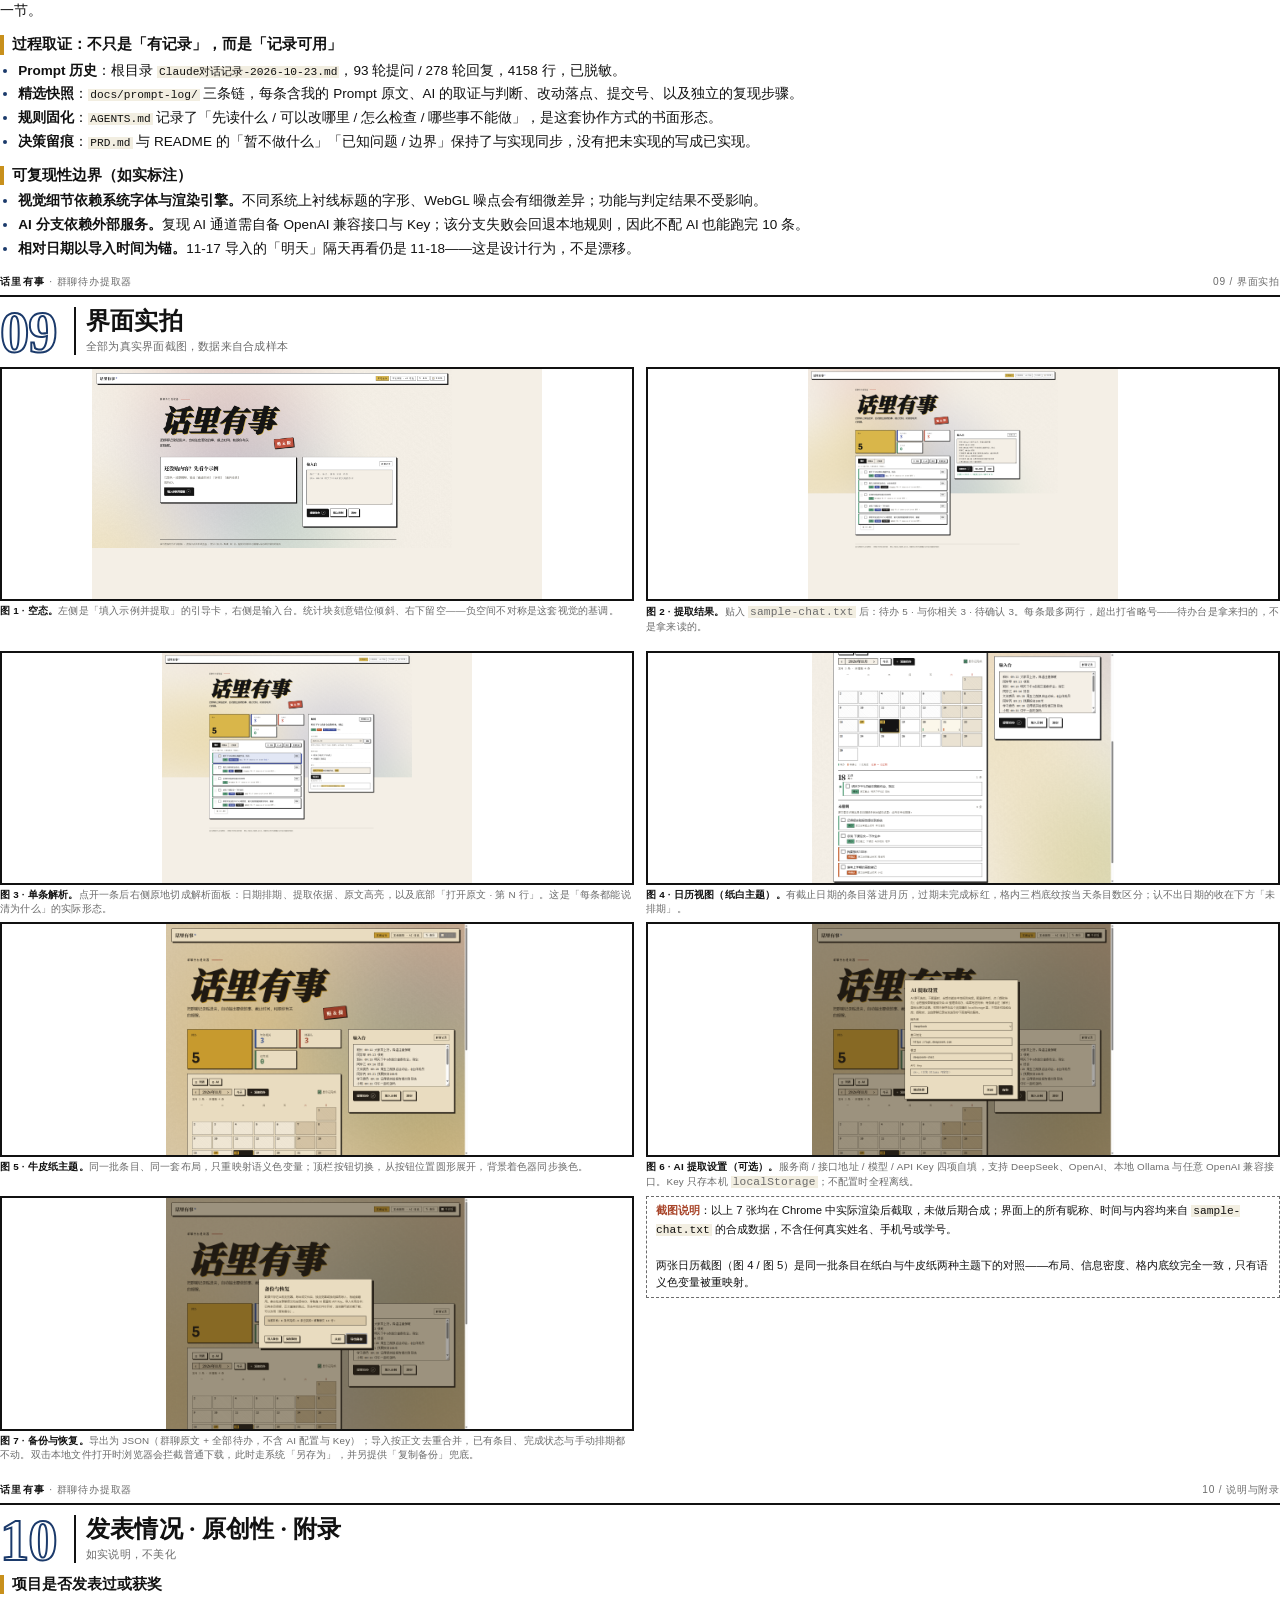
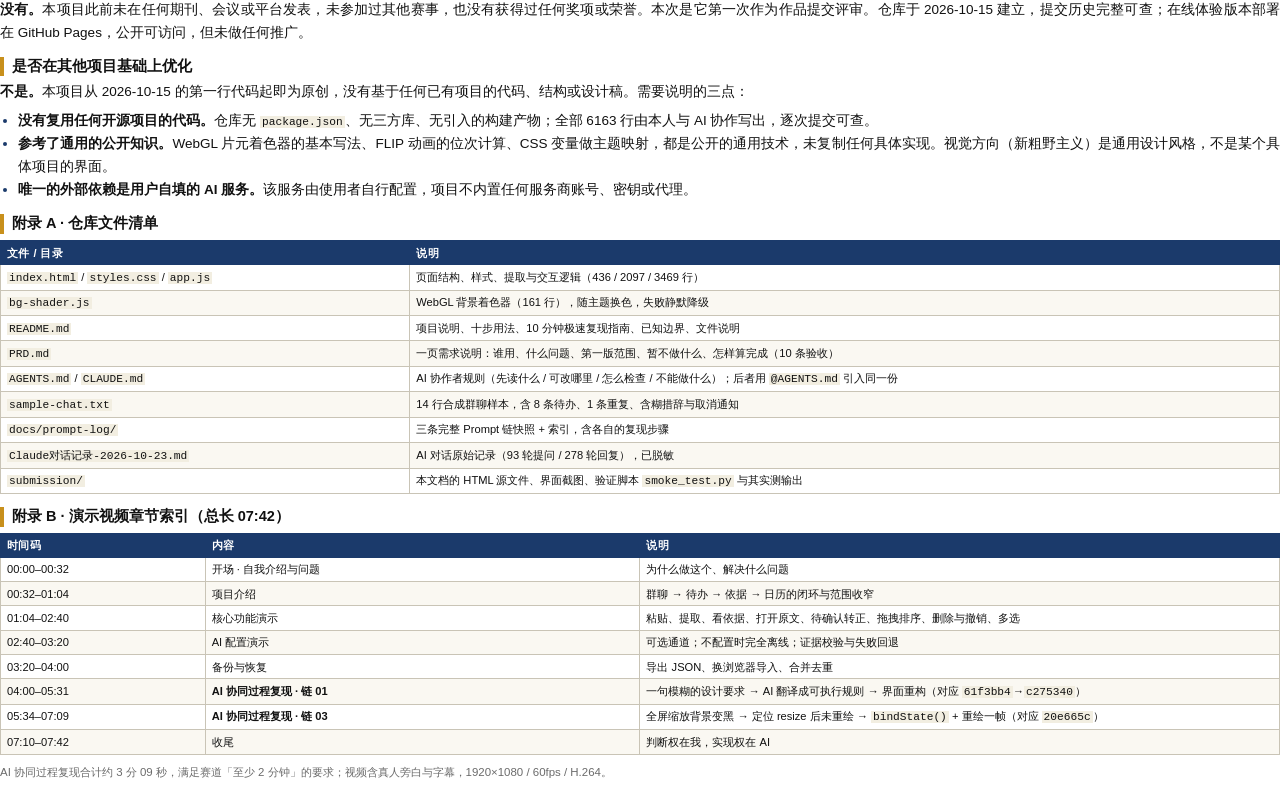
==== commit edcf915a: "docs: 补齐核心功能迭代链与环境配置模板 - 恢复 docs/prompt-log/04-长通知拆条.md（提取精度迭代，712b78f），   四条 Prompt 链覆盖提取/视觉/缺陷/渲染 " ====
--- a/submission/作品介绍文档.html
+++ b/submission/作品介绍文档.html
@@ -223,7 +223,7 @@
   <div class="grid g3" style="margin-top:14px">
     <div class="card"><span class="k">默认路径</span><span class="v" style="font-size:11pt">本地规则<small> · 离线</small></span><p>零网络、零密钥，逐条可追溯</p></div>
     <div class="card"><span class="k">可选增强</span><span class="v" style="font-size:11pt">AI 提取<small> · 自带 Key</small></span><p>证据对不上就丢弃，失败自动回退</p></div>
-    <div class="card"><span class="k">协作方式</span><span class="v" style="font-size:11pt">判断权在我<small> · 实现权在 AI</small></span><p>三条 Prompt 链完整留痕</p></div>
+    <div class="card"><span class="k">协作方式</span><span class="v" style="font-size:11pt">判断权在我<small> · 实现权在 AI</small></span><p>四条 Prompt 链完整留痕</p></div>
   </div>
 
   <div class="meta">
@@ -234,7 +234,7 @@
   </div>
 
   <ul class="links">
-    <li><b>作者</b>黄树睿 · 大数据二班</li>
+    <li><b>作者</b>韶关学院 · 黄树睿</li>
     <li><b>作品仓库</b>github.com/yanyun340/group-chat-todo（Public，四十余次提交）</li>
     <li><b>在线体验</b>yanyun340.github.io/group-chat-todo/</li>
     <li><b>演示视频</b>7 分 42 秒 / MP4 / 1920×1080 / 含 3 分 09 秒 AI 协同过程复现（公开平台链接见提交表单第 7 项）</li>
@@ -260,21 +260,22 @@
     <div class="card"><span class="k">GIT 提交</span><span class="v">40<small>+</small></span><p>2026-10-15 → 11-17，逐功能落地</p></div>
     <div class="card"><span class="k">手写代码</span><span class="v">6163<small> 行</small></span><p>0 框架 · 0 依赖 · 0 构建步骤</p></div>
     <div class="card"><span class="k">样本提取</span><span class="v">8<small> 条</small></span><p>5 待办 / 3 待确认，1 条重复已合并</p></div>
-    <div class="card"><span class="k">AI 协作</span><span class="v">93<small> 轮</small></span><p>取 3 条完整 Prompt 链做快照</p></div>
+    <div class="card"><span class="k">AI 协作</span><span class="v">93<small> 轮</small></span><p>取 4 条完整 Prompt 链做快照</p></div>
   </div>
 
   <p>这不是一个「把群聊丢给大模型」的作品。它的核心主张是：<strong>待办提取的第一要求不是智能，而是可信</strong>。所以默认路径是一条可以在浏览器里逐条追溯的本地规则链——每一条待办都必须说得出它命中了原文里的哪几个字；AI 是可选增强，它给出的每一条也必须带逐字出现在原文里的证据，对不上就整条丢弃。整套行为由一个 36 行的 <code>AGENTS.md</code> 约束，开发过程按 Prompt 链归档，任意历史版本可 <code>git worktree</code> 还原。</p>
 
-  <h3>评审五维度 → 本文对应章节</h3>
-  <table>
-    <caption>按赛道公布的评审标准，把本文档的章节直接映射过去</caption>
-    <thead><tr><th style="width:26%">评审维度</th><th style="width:9%">权重</th><th>本文对应位置</th></tr></thead>
-    <tbody>
-      <tr><td>过程可复现性与演进链路</td><td class="num">25%</td><td>第五章（代码如何分层便于审查）、第八章（10 分钟复现 + 提交历史 + 任意版本回放）</td></tr>
-      <tr><td>解题有效性与实用价值</td><td class="num">25%</td><td>第一章（痛点与范围）、第三章（亮点）、第九章（界面实拍）</td></tr>
-      <tr><td>方法创新性与意图控制</td><td class="num">20%</td><td>第六章（判断权在人 / 实现权在 AI，含三条 Prompt 链原文摘录）</td></tr>
-      <tr><td>工程质量与架构设计</td><td class="num">15%</td><td>第五章（关键技术）、第七章（分层与约束执行）</td></tr>
-      <tr><td>用户体验与产品精细度</td><td class="num">15%</td><td>第二章（十步操作）、第三章（可解释与动效取舍）、第九章</td></tr>
+  <h3>怎么读这份文档</h3>
+  <table>
+    <caption>不必从头读到尾：按下表挑你要确认的那件事，直接翻过去</caption>
+    <thead><tr><th style="width:34%">你可能想先确认</th><th>翻到</th></tr></thead>
+    <tbody>
+      <tr><td>这是什么，给谁用，边界在哪</td><td>第一章；想直接看效果，翻第九章的七张实拍，或打开在线体验</td></tr>
+      <tr><td>功能是不是真能用，具体怎么操作</td><td>第二章（十步操作 + 14 行样本逐行对照）；第三章（八条亮点，每条都写了怎么验证）</td></tr>
+      <tr><td>验证做到什么程度，有没有真跑过</td><td>第四章（15 项验证矩阵，附本机实测值）、第八章（10 分钟复现表）</td></tr>
+      <tr><td>AI 生成的代码靠不靠谱，我怎么约束它</td><td>第六章（判断权在人 / 实现权在 AI，含四条 Prompt 链原文摘录）、第七章（分层与三道闸）</td></tr>
+      <tr><td>代码结构乱不乱，规则会不会散落</td><td>第五章（关键技术，含常量与函数的实际行号）</td></tr>
+      <tr><td>能不能复现，开发过程是不是编的</td><td>第八章（任意历史版本可 <code>git worktree</code> 回放、93 轮对话原始记录）</td></tr>
     </tbody>
   </table>
 
@@ -693,7 +694,7 @@
 
   <h3>WebGL 背景：一个 161 行的着色器，和它唯一一次事故</h3>
   <p>背景不只是一张图，而是一个原生 WebGL 着色器：主题的四种颜色在纸底上缓慢晕染漂移，叠加细纸噪点，鼠标移动带一层光晕。它只依赖一个 <code>&lt;canvas&gt;</code>，没有 three.js，没有构建。</p>
-  <p>它带来过一次真实的 bug，也是三条 Prompt 链里最短的一条：<strong>全屏放大或缩小时，某些颜色会变成黑色。</strong>症状只在渲染里出现，代码看起来处处正确。根因是 canvas 尺寸改变后没有重新分配绘制缓冲，viewport 与绑定状态回不到可用状态；修法不是加判断，而是把绑定收成一个可重放的 <code>bindState()</code>，并在 resize 后重绘一帧（<code>20e665c</code>）。</p>
+  <p>它带来过一次真实的 bug，也是四条 Prompt 链里最短的一条：<strong>全屏放大或缩小时，某些颜色会变成黑色。</strong>症状只在渲染里出现，代码看起来处处正确。根因是 canvas 尺寸改变后没有重新分配绘制缓冲，viewport 与绑定状态回不到可用状态；修法不是加判断，而是把绑定收成一个可重放的 <code>bindState()</code>，并在 resize 后重绘一帧（<code>20e665c</code>）。</p>
   <div class="quote">
     <span class="who">链 03 的验证方式</span>
     <p>AI 的验证不是「代码看起来对」，而是改视口 + 截图。这条做法后来写进了 <code>AGENTS.md</code>：「必须在浏览器里实际打开验证，不能只读代码判断『应该能跑』」。同一个 bug 的复现方法也留在了 prompt-log 里：<code>git worktree add ../demo-shader 21d5824</code>，打开后拖动窗口宽度从 1920 缩到约 800，背景会出现黑色块。</p>
@@ -727,7 +728,7 @@
     <div class="secnum">06</div>
     <div class="sectitle">
       <h2>意图控制策略</h2>
-      <div class="dek">判断权在人，实现权在 AI · 三条链的原始记录</div>
+      <div class="dek">判断权在人，实现权在 AI · 四条链的原始记录</div>
     </div>
   </div>
 
@@ -760,16 +761,18 @@
 
   
 
-  <h3>三条 Prompt 链：一次视觉重构、一次缺陷追溯、一次渲染修复</h3>
-  <p>它们是开发过程中最有信息量的三段，完整记录在 <code>docs/prompt-log/</code>，每条都自带可独立运行的复现步骤。原始记录共 93 轮提问 / 278 轮回复，已脱敏（本机用户名、项目目录名、第三方邮箱与具体地点替换为占位符）。</p>
+  <h3>四条 Prompt 链：提取精度、视觉重构、缺陷追溯、渲染修复</h3>
+  <p>它们是开发过程中最有信息量的四段，完整记录在 <code>docs/prompt-log/</code>，每条都自带可独立运行的复现步骤。原始记录共 93 轮提问 / 278 轮回复，已脱敏（本机用户名、项目目录名、第三方邮箱与具体地点替换为占位符）。</p>
   <table>
     <thead><tr><th style="width:8%">#</th><th style="width:30%">主题</th><th style="width:14%">类型</th><th style="width:28%">对应提交</th><th>它证明了什么</th></tr></thead>
     <tbody>
       <tr><td class="num">01</td><td>一句模糊的设计要求，换掉了整个界面</td><td>视觉重构</td><td><code>61f3bb4</code> → <code>c275340</code></td><td>模糊输入可以先被翻译成可执行规则，再被执行</td></tr>
       <tr><td class="num">02</td><td>AI 说动画播完了，我说没有</td><td>缺陷追溯</td><td><code>6709602</code> → <code>8a3eaa3</code> → <code>6ffc3a6</code> → <code>faedab6</code></td><td>AI 的「验收通过」不是验收；先测量再改</td></tr>
       <tr><td class="num">03</td><td>一句话症状，一个只在渲染里出现的 bug</td><td>渲染修复</td><td><code>20e665c</code></td><td>最小的修复范围比「重构一遍」更有价值</td></tr>
-    </tbody>
-  </table>
+      <tr><td class="num">04</td><td>一段真实班级通知，为什么只被抽出一条待办</td><td><strong>核心功能迭代</strong></td><td><code>712b78f</code></td><td>先要「它现在会抽成什么」，再决定改哪里；诊断先于实施</td></tr>
+    </tbody>
+  </table>
+  <p>其中链 04 是最能代表这个作品的一条：它改的不是界面也不是动效，而是<strong>提取规则本身</strong>——一段同时含两件事、两条条件的真实军事课通知，被老规则压成了一条关键词为「完成」、状态还是「待确认」的大待办。完整的三轮记录见 <code>docs/prompt-log/04-长通知拆条.md</code>，下面摘录链 02，因为它是四条里唯一一条「AI 先说通过了、用户说没有」的完整往复。</p>
 
   <h3>链 02 逐轮摘录：三轮，从「看不见」到「一行修复」</h3>
 
